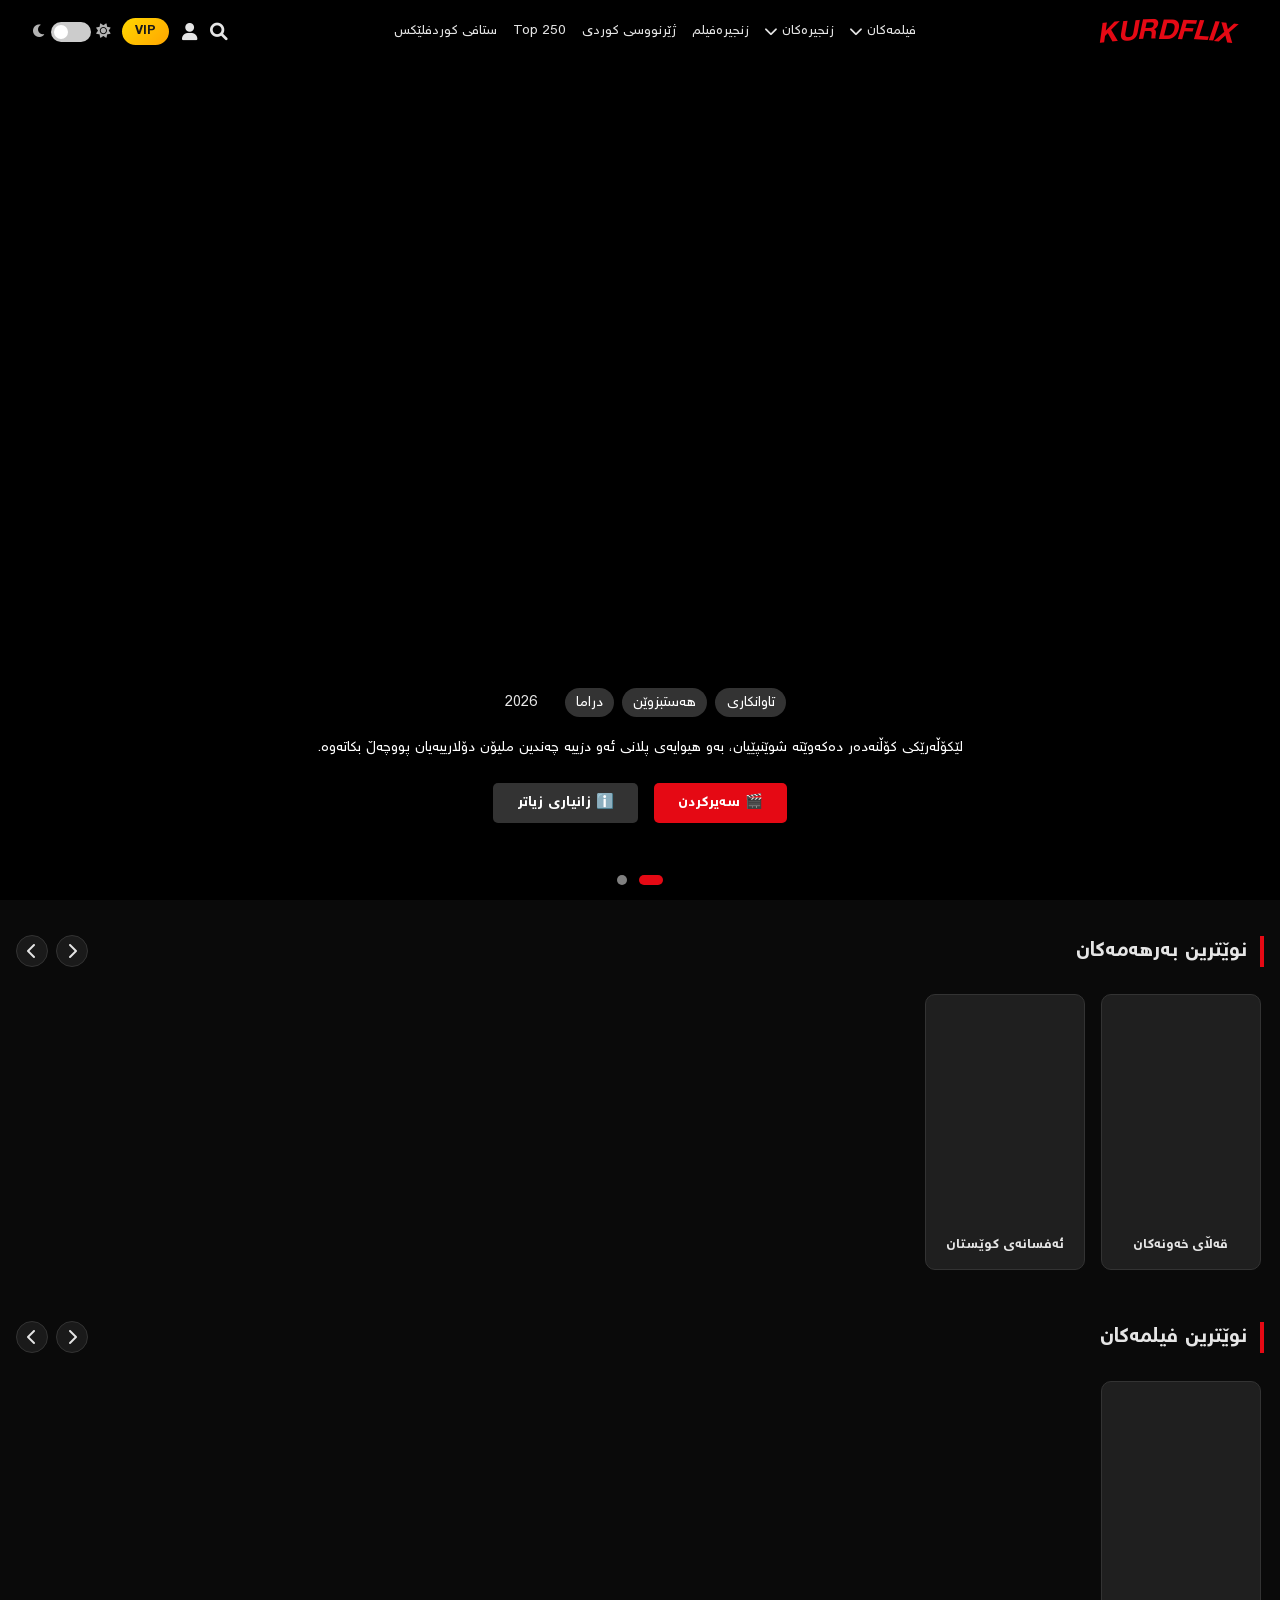
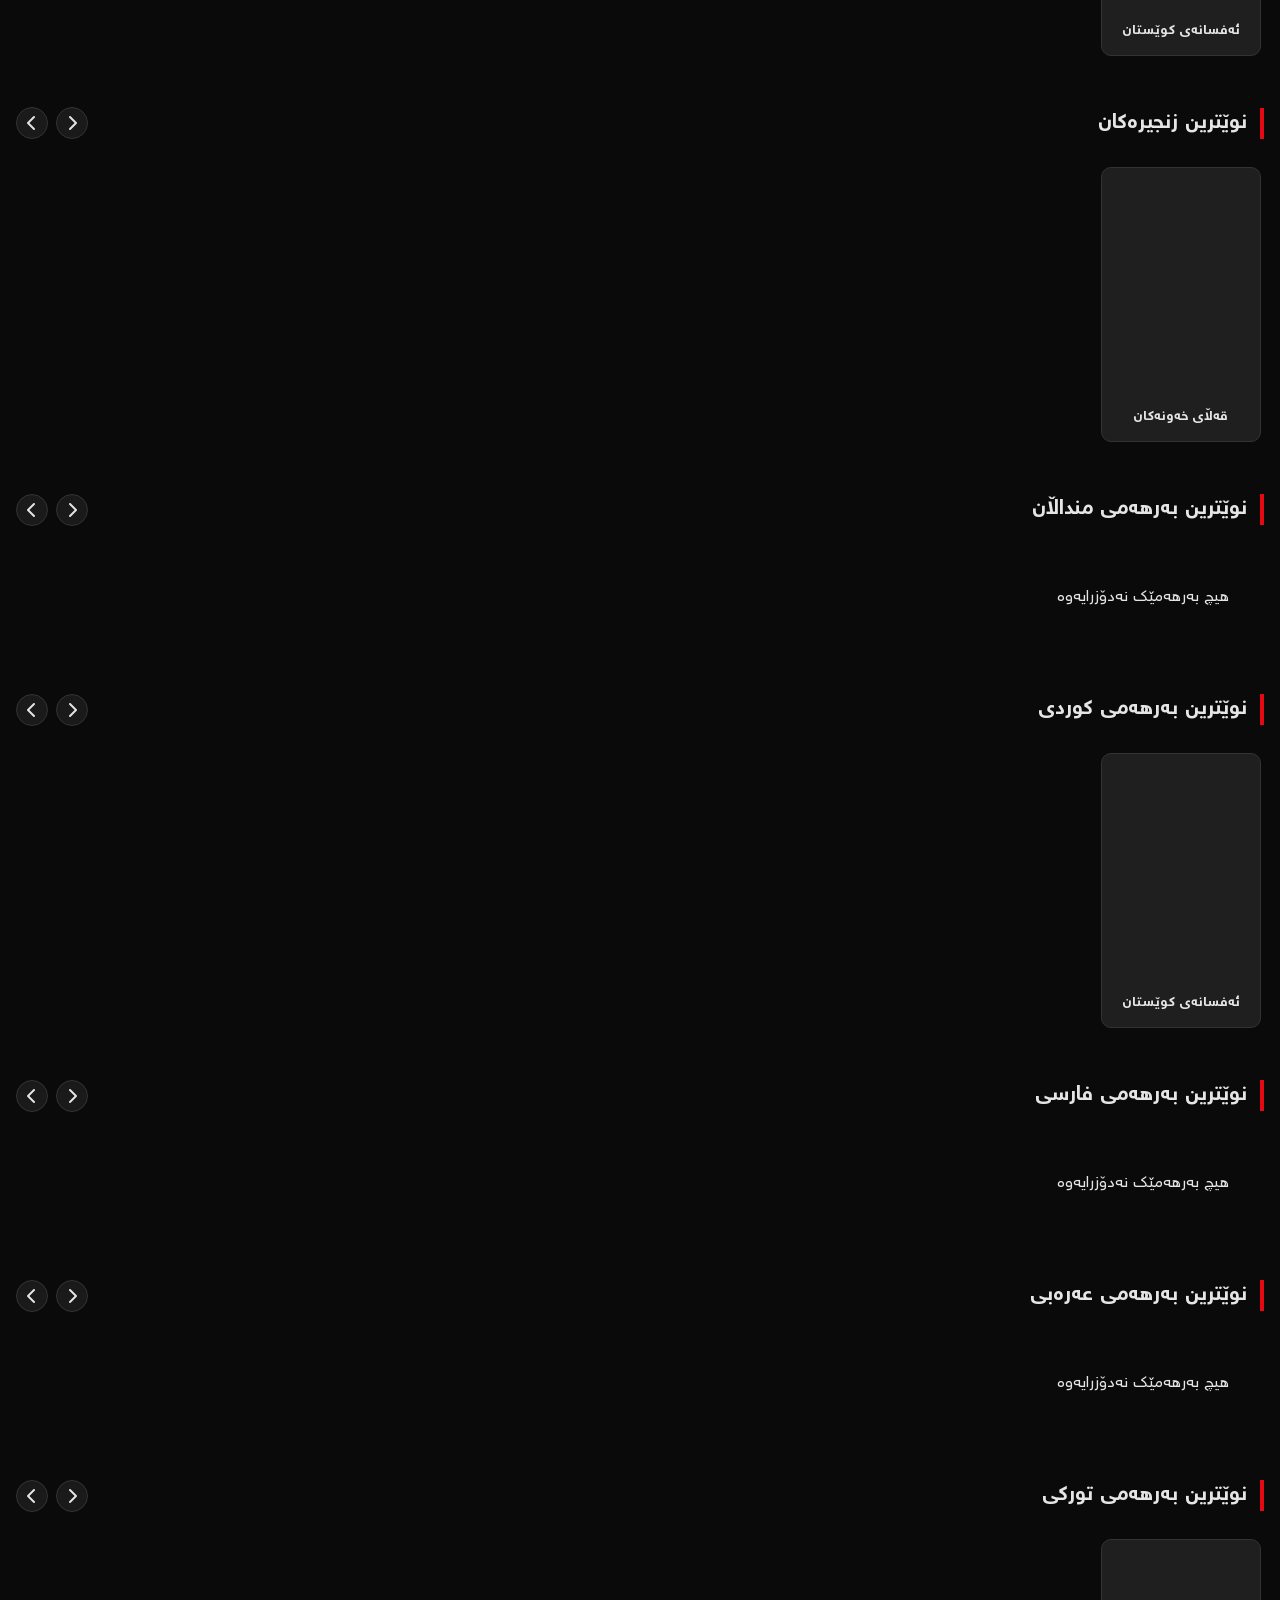
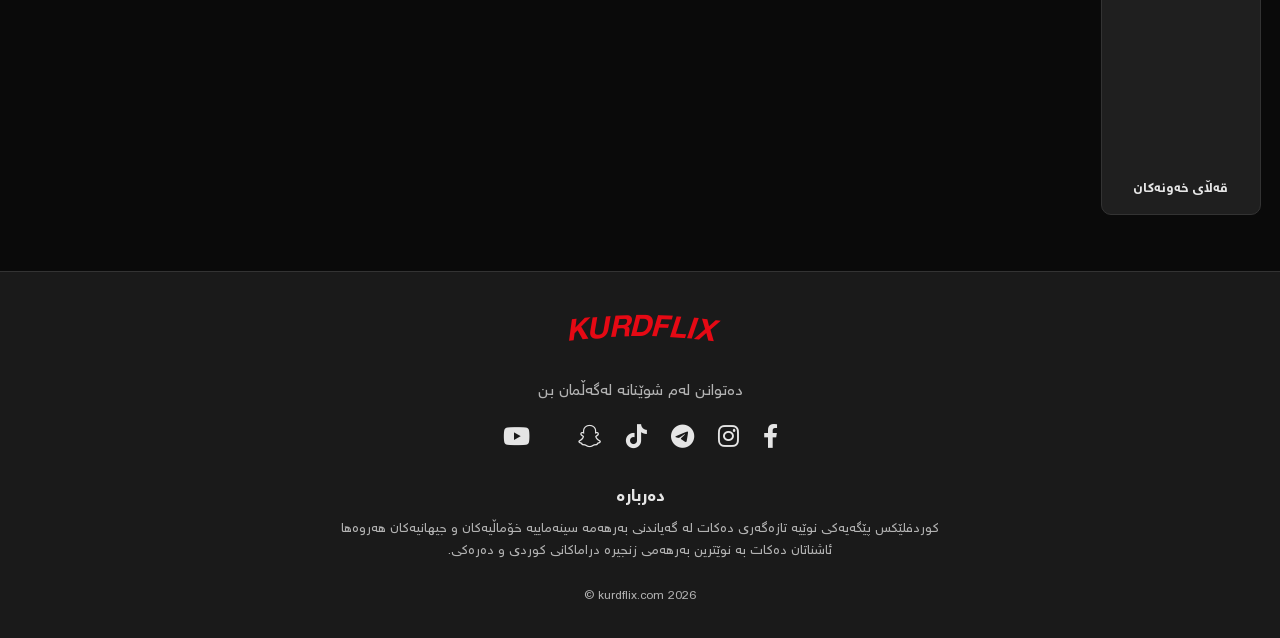
==== index.html @ 31deaf04 "Update index.html" ====
<!DOCTYPE html>
<html lang="ckb" dir="rtl">
<head>
    <meta charset="UTF-8">
    <meta name="viewport" content="width=device-width, initial-scale=1.0, viewport-fit=cover">
    <title>KurdFlix - دۆبلاژی کوردی</title>
    <link rel="stylesheet" href="style.css">
    <link rel="stylesheet" href="https://cdnjs.cloudflare.com/ajax/libs/font-awesome/6.0.0-beta3/css/all.min.css">
</head>
<body data-theme="dark">

    <!-- ==================== ناوبار (بانەڕ) ==================== -->
    <nav class="navbar">
        <div class="nav-container">
            <div class="hamburger" id="hamburgerBtn"><i class="fas fa-bars"></i></div>
            <div class="logo">
                <svg xmlns="http://www.w3.org/2000/svg" viewBox="0 0 900 195" class="logo-svg">
                    <defs><path id="arcPath" d="M 10,168 Q 450,100 890,168" /></defs>
                    <text font-family="'Arial Black'" font-size="148" font-weight="900" font-style="italic" fill="#E50914" letter-spacing="-3">
                        <textPath href="#arcPath" startOffset="50%" text-anchor="middle">KURDFLIX</textPath>
                    </text>
                </svg>
            </div>
            <div class="mobile-search-icon" id="mobileSearchIcon"><i class="fas fa-search"></i></div>
            <ul class="nav-menu" id="navMenu">
                <li class="dropdown"><a href="#">فیلمەکان <i class="fas fa-chevron-down"></i></a>
                    <ul class="dropdown-menu">
                        <li><a href="#" data-category="all-films">هەموو</a></li>
                        <li><a href="#" data-category="kurdish-film">فیلمی کوردی</a></li>
                        <li><a href="#" data-category="hollywood">هۆلیوود</a></li>
                        <li><a href="#" data-category="bollywood">بۆلیوود</a></li>
                        <li><a href="#" data-category="persian">فیلمی فارسی</a></li>
                        <li><a href="#" data-category="arabic">فیلمی عەرەبی</a></li>
                        <li><a href="#" data-category="turkish-film">فیلمی تورکی</a></li>
                    </ul>
                </li>
                <li class="dropdown"><a href="#">زنجیرەکان <i class="fas fa-chevron-down"></i></a>
                    <ul class="dropdown-menu">
                        <li><a href="#" data-category="all-series">هەموو</a></li>
                        <li><a href="#" data-category="kurdish-series">زنجیرەی کوردی</a></li>
                        <li><a href="#" data-category="turkish-series">زنجیرەی تورکی</a></li>
                        <li><a href="#" data-category="persian-series">زنجیرەی فارسی</a></li>
                        <li><a href="#" data-category="arabic-series">زنجیرەی عەرەبی</a></li>
                    </ul>
                </li>
                <li><a href="#">زنجیرەفیلم</a></li>
                <li><a href="#">ژێرنووسی کوردی</a></li>
                <li><a href="#">Top 250</a></li>
                <li><a href="staff.html">ستافی کوردفلێکس</a></li>
            </ul>
            <div class="nav-actions">
                <div class="search-icon" id="searchIcon"><i class="fas fa-search"></i></div>
                <div class="login-icon" id="loginIcon"><i class="fas fa-user"></i></div>
                <button class="vip-btn" id="vipBtn">VIP</button>
                <div class="theme-toggle">
                    <i class="fas fa-sun"></i>
                    <label class="switch"><input type="checkbox" id="theme-switch"><span class="slider round"></span></label>
                    <i class="fas fa-moon"></i>
                </div>
            </div>
        </div>
        <div class="search-form" id="searchForm" style="display: none;">
            <input type="text" id="searchInput" placeholder="گەڕان بە ناوی فیلم یان زنجیرە...">
            <button id="searchClose"><i class="fas fa-times"></i></button>
            <div id="searchResults" class="search-results"></div>
        </div>
    </nav>

    <!-- ==================== سلایدی سەرەکی ==================== -->
    <section class="hero-carousel">
        <div class="carousel-container" id="carouselContainer"></div>
        <div class="carousel-dots" id="carouselDots"></div>
    </section>

    <!-- ==================== بەشەکانی فیلم و زنجیرەکان ==================== -->
    <main class="container">
        <section class="movies-section">
            <div class="section-header">
                <h2><a href="all-movies.html?type=latest" class="section-link">نوێترین بەرهەمەکان</a></h2>
                <div class="slider-controls">
                    <button class="slider-btn prev-btn" data-slider="latest-slider"><i class="fas fa-chevron-right"></i></button>
                    <button class="slider-btn next-btn" data-slider="latest-slider"><i class="fas fa-chevron-left"></i></button>
                </div>
            </div>
            <div class="slider-container" id="latest-slider"><div class="movies-slider" id="latestMoviesSlider"></div></div>
        </section>

        <section class="movies-section">
            <div class="section-header">
                <h2><a href="all-movies.html?type=films" class="section-link">نوێترین فیلمەکان</a></h2>
                <div class="slider-controls">
                    <button class="slider-btn prev-btn" data-slider="films-slider"><i class="fas fa-chevron-right"></i></button>
                    <button class="slider-btn next-btn" data-slider="films-slider"><i class="fas fa-chevron-left"></i></button>
                </div>
            </div>
            <div class="slider-container" id="films-slider"><div class="movies-slider" id="filmsSlider"></div></div>
        </section>

        <section class="movies-section">
            <div class="section-header">
                <h2><a href="all-movies.html?type=series" class="section-link">نوێترین زنجیرەکان</a></h2>
                <div class="slider-controls">
                    <button class="slider-btn prev-btn" data-slider="series-slider"><i class="fas fa-chevron-right"></i></button>
                    <button class="slider-btn next-btn" data-slider="series-slider"><i class="fas fa-chevron-left"></i></button>
                </div>
            </div>
            <div class="slider-container" id="series-slider"><div class="movies-slider" id="seriesSlider"></div></div>
        </section>

        <section class="movies-section">
            <div class="section-header">
                <h2><a href="all-movies.html?category=kids" class="section-link">نوێترین بەرهەمی منداڵان</a></h2>
                <div class="slider-controls">
                    <button class="slider-btn prev-btn" data-slider="kids-slider"><i class="fas fa-chevron-right"></i></button>
                    <button class="slider-btn next-btn" data-slider="kids-slider"><i class="fas fa-chevron-left"></i></button>
                </div>
            </div>
            <div class="slider-container" id="kids-slider"><div class="movies-slider" id="kidsSlider"></div></div>
        </section>

        <section class="movies-section">
            <div class="section-header">
                <h2><a href="all-movies.html?lang=kurdish" class="section-link">نوێترین بەرهەمی کوردی</a></h2>
                <div class="slider-controls">
                    <button class="slider-btn prev-btn" data-slider="kurdish-slider"><i class="fas fa-chevron-right"></i></button>
                    <button class="slider-btn next-btn" data-slider="kurdish-slider"><i class="fas fa-chevron-left"></i></button>
                </div>
            </div>
            <div class="slider-container" id="kurdish-slider"><div class="movies-slider" id="kurdishSlider"></div></div>
        </section>

        <section class="movies-section">
            <div class="section-header">
                <h2><a href="all-movies.html?lang=persian" class="section-link">نوێترین بەرهەمی فارسی</a></h2>
                <div class="slider-controls">
                    <button class="slider-btn prev-btn" data-slider="persian-slider"><i class="fas fa-chevron-right"></i></button>
                    <button class="slider-btn next-btn" data-slider="persian-slider"><i class="fas fa-chevron-left"></i></button>
                </div>
            </div>
            <div class="slider-container" id="persian-slider"><div class="movies-slider" id="persianSlider"></div></div>
        </section>

        <section class="movies-section">
            <div class="section-header">
                <h2><a href="all-movies.html?lang=arabic" class="section-link">نوێترین بەرهەمی عەرەبی</a></h2>
                <div class="slider-controls">
                    <button class="slider-btn prev-btn" data-slider="arabic-slider"><i class="fas fa-chevron-right"></i></button>
                    <button class="slider-btn next-btn" data-slider="arabic-slider"><i class="fas fa-chevron-left"></i></button>
                </div>
            </div>
            <div class="slider-container" id="arabic-slider"><div class="movies-slider" id="arabicSlider"></div></div>
        </section>

        <section class="movies-section">
            <div class="section-header">
                <h2><a href="all-movies.html?lang=turkish" class="section-link">نوێترین بەرهەمی تورکی</a></h2>
                <div class="slider-controls">
                    <button class="slider-btn prev-btn" data-slider="turkish-slider"><i class="fas fa-chevron-right"></i></button>
                    <button class="slider-btn next-btn" data-slider="turkish-slider"><i class="fas fa-chevron-left"></i></button>
                </div>
            </div>
            <div class="slider-container" id="turkish-slider"><div class="movies-slider" id="turkishSlider"></div></div>
        </section>
    </main>

    <!-- ==================== مێنیوی مۆبایل ==================== -->
    <div class="mobile-menu-overlay" id="mobileMenuOverlay"></div>
    <div class="mobile-menu" id="mobileMenu">
        <div class="mobile-menu-header"><button class="close-menu" id="closeMenuBtn"><i class="fas fa-times"></i></button></div>
        <div class="mobile-menu-content">
            <div class="mobile-nav-links">
                <div class="mobile-dropdown"><a href="#" class="mobile-dropdown-toggle">فیلمەکان <i class="fas fa-chevron-down"></i></a>
                    <ul class="mobile-dropdown-menu">
                        <li><a href="#" data-category="all-films">─ هەموو</a></li>
                        <li><a href="#" data-category="kurdish-film">─ فیلمی کوردی</a></li>
                        <li><a href="#" data-category="turkish-film">─ فیلمی تورکی</a></li>
                    </ul>
                </div>
                <div class="mobile-dropdown"><a href="#" class="mobile-dropdown-toggle">زنجیرەکان <i class="fas fa-chevron-down"></i></a>
                    <ul class="mobile-dropdown-menu">
                        <li><a href="#" data-category="all-series">─ هەموو</a></li>
                        <li><a href="#" data-category="kurdish-series">─ زنجیرەی کوردی</a></li>
                        <li><a href="#" data-category="turkish-series">─ زنجیرەی تورکی</a></li>
                    </ul>
                </div>
                <a href="#">زنجیرەفیلم</a>
                <a href="#">ژێرنووسی کوردی</a>
                <a href="#">Top 250</a>
                <a href="staff.html">ستافی کوردفلێکس</a>
            </div>
            <div class="mobile-actions">
                <div class="mobile-login" id="mobileLoginIcon"><i class="fas fa-user"></i> چوونە ژوورەوە</div>
                <button class="mobile-vip-btn" id="mobileVipBtn">VIP</button>
                <div class="mobile-theme-toggle">
                    <span>ڕووناکی / تاریکی</span>
                    <label class="switch"><input type="checkbox" id="mobile-theme-switch"><span class="slider round"></span></label>
                </div>
            </div>
        </div>
    </div>

    <!-- ==================== فووتەر ==================== -->
    <footer>
        <div class="footer-social">
            <div class="footer-logo">
                <svg xmlns="http://www.w3.org/2000/svg" viewBox="0 0 900 195" width="180">
                    <defs><path id="arcPathFooter" d="M 10,168 Q 450,100 890,168" /></defs>
                    <text font-family="'Arial Black'" font-size="148" font-weight="900" font-style="italic" fill="#E50914" letter-spacing="-3">
                        <textPath href="#arcPathFooter" startOffset="50%" text-anchor="middle">KURDFLIX</textPath>
                    </text>
                </svg>
            </div>
            <p class="social-text">دەتوانن لەم شوێنانە لەگەڵمان بن</p>
            <div class="social-icons">
                <a href="#" target="_blank"><i class="fab fa-facebook-f"></i></a>
                <a href="#" target="_blank"><i class="fab fa-instagram"></i></a>
                <a href="#" target="_blank"><i class="fab fa-telegram-plane"></i></a>
                <a href="#" target="_blank"><i class="fab fa-tiktok"></i></a>
                <a href="#" target="_blank"><i class="fab fa-snapchat-ghost"></i></a>
                <a href="#" target="_blank"><i class="fab fa-x-twitter"></i></a>
                <a href="#" target="_blank"><i class="fab fa-youtube"></i></a>
            </div>
        </div>
        <div class="footer-about">
            <h3>دەربارە</h3>
            <p id="aboutText">کوردفلێکس پێگەیەکی نوێیە تازەگەری دەکات لە گەیاندنی بەرهەمە سینەماییە خۆماڵیەکان و جیهانیەکان هەروەها ئاشناتان دەکات بە نوێترین بەرهەمی زنجیرە دراماکانی کوردی و دەرەکی.</p>
        </div>
        <div class="footer-copyright">
            <p id="copyrightText">kurdflix.com 2026 ©</p>
        </div>
    </footer>

    <div id="loginModal" class="modal"><div class="modal-content"><span class="close-modal">&times;</span><h2>چوونە ژوورەوە</h2><form id="loginForm"><input type="email" placeholder="ئیمەیڵ" required><input type="password" placeholder="پاسیۆرد" required><button type="submit">چوونە ژوورەوە</button></form><p>هەژمارت نییە؟ <a href="#">تۆمار بکە</a></p></div></div>
    <div id="vipModal" class="modal"><div class="modal-content"><span class="close-modal">&times;</span><h2>VIP - پلانی تایبەت</h2><p>بە زوو ئەم بەشە کارا دەبێت...</p></div></div>

    <script src="script.js"></script>
</body>
</html>
---- style.css ----
/* ========== فۆنتەکانی NRT (کوردی) ========== */
@font-face {
    font-family: 'NRT';
    src: url('fonts/NRT-Reg.ttf') format('truetype');
    font-weight: normal;
    font-style: normal;
    font-display: swap;
}

@font-face {
    font-family: 'NRT';
    src: url('fonts/NRT-Bd.ttf') format('truetype');
    font-weight: bold;
    font-style: normal;
    font-display: swap;
}

/* ========== گۆڕاوەکانی ڕەنگ بۆ Dark/Light mode ========== */
:root {
    --bg-primary: #0A0A0A;
    --bg-secondary: #1A1A1A;
    --text-primary: #E5E5E5;
    --text-secondary: #B3B3B3;
    --accent: #E50914;
    --card-bg: #1F1F1F;
    --border: #333;
    --nav-bg-scroll: #292929;
}

[data-theme="light"] {
    --bg-primary: #F5F5F5;
    --bg-secondary: #FFFFFF;
    --text-primary: #1A1A1A;
    --text-secondary: #666;
    --accent: #E50914;
    --card-bg: #FFFFFF;
    --border: #DDD;
    --nav-bg-scroll: #E5E5E5;
}

* {
    margin: 0;
    padding: 0;
    box-sizing: border-box;
    transition: background-color 0.3s, color 0.2s;
    font-family: 'NRT', sans-serif;
}

body {
    background-color: var(--bg-primary);
    color: var(--text-primary);
    line-height: 1.6;
}

/* ========== ناوبار و بانەڕ ========== */
.navbar {
    background-color: transparent;
    padding: 0.8rem 2rem;
    position: fixed;
    top: 0;
    left: 0;
    right: 0;
    z-index: 1000;
    transition: background-color 0.3s ease;
}

.navbar.scrolled {
    background-color: var(--nav-bg-scroll);
    border-bottom: 1px solid var(--border);
}

.nav-container {
    display: flex;
    justify-content: space-between;
    align-items: center;
    gap: 1rem;
}

.logo {
    display: flex;
    align-items: center;
    line-height: 0;
}

.logo svg {
    height: 36px;
    width: auto;
    display: block;
}

.hamburger, .mobile-search-icon {
    display: none;
    background: none;
    border: none;
    font-size: 1.5rem;
    cursor: pointer;
    color: var(--text-primary);
    padding: 0.5rem;
}

.nav-menu {
    display: flex;
    list-style: none;
    gap: 1rem;
    margin: 0;
    padding: 0;
}

.nav-menu > li > a {
    color: var(--text-primary);
    text-decoration: none;
    font-size: 0.85rem;
    padding: 0.5rem 0;
    display: flex;
    align-items: center;
    gap: 0.3rem;
    white-space: nowrap;
}

.nav-menu > li > a:hover {
    color: var(--accent);
}

.dropdown {
    position: relative;
}

.dropdown-menu {
    position: absolute;
    top: 100%;
    right: 0;
    background-color: var(--bg-secondary);
    border: 1px solid var(--border);
    border-radius: 8px;
    min-width: 200px;
    opacity: 0;
    visibility: hidden;
    transition: all 0.3s;
    z-index: 100;
    list-style: none;
    padding: 0.5rem 0;
}

.dropdown:hover .dropdown-menu {
    opacity: 1;
    visibility: visible;
}

.dropdown-menu li a {
    display: block;
    padding: 0.5rem 1rem;
    color: var(--text-primary);
    text-decoration: none;
    font-size: 0.85rem;
}

.dropdown-menu li a:hover {
    background-color: var(--accent);
    color: white;
}

.nav-actions {
    display: flex;
    align-items: center;
    gap: 0.8rem;
}

.search-icon, .login-icon {
    cursor: pointer;
    font-size: 1.1rem;
    color: var(--text-primary);
    display: flex;
    align-items: center;
}

.search-icon:hover, .login-icon:hover {
    color: var(--accent);
}

.vip-btn {
    background: linear-gradient(135deg, #FFD700, #FFA500);
    border: none;
    padding: 0.25rem 0.8rem;
    border-radius: 20px;
    color: #1A1A1A;
    font-weight: bold;
    cursor: pointer;
    font-size: 0.8rem;
    white-space: nowrap;
}

.theme-toggle {
    display: flex;
    align-items: center;
    gap: 0.3rem;
}

.theme-toggle i {
    font-size: 0.9rem;
    color: var(--text-secondary);
}

.switch {
    position: relative;
    display: inline-block;
    width: 40px;
    height: 20px;
}

.switch input {
    opacity: 0;
    width: 0;
    height: 0;
}

.slider {
    position: absolute;
    cursor: pointer;
    top: 0;
    left: 0;
    right: 0;
    bottom: 0;
    background-color: #ccc;
    border-radius: 34px;
}

.slider:before {
    position: absolute;
    content: "";
    height: 14px;
    width: 14px;
    left: 3px;
    bottom: 3px;
    background-color: white;
    border-radius: 50%;
}

input:checked + .slider {
    background-color: var(--accent);
}

input:checked + .slider:before {
    transform: translateX(20px);
}

.search-form {
    position: relative;
    margin-top: 1rem;
    padding: 0;
    display: none;
}

.search-form input {
    width: 100%;
    padding: 0.8rem;
    border-radius: 8px;
    border: 1px solid var(--border);
    background-color: var(--bg-primary);
    color: var(--text-primary);
    font-family: 'NRT', sans-serif;
}

.search-results {
    position: absolute;
    top: 100%;
    left: 0;
    right: 0;
    background-color: var(--bg-secondary);
    border: 1px solid var(--border);
    border-radius: 8px;
    max-height: 300px;
    overflow-y: auto;
    z-index: 100;
}

.search-results .search-item {
    padding: 0.8rem;
    cursor: pointer;
    border-bottom: 1px solid var(--border);
    font-family: 'NRT', sans-serif;
}

.search-results .search-item:hover {
    background-color: var(--accent);
    color: white;
}

/* ========== سلایدی سەرەکی ========== */
.hero-carousel {
    position: relative;
    width: 100%;
    height: 100vh;
    overflow: hidden;
    margin-top: 0;
    background-color: #000;
    touch-action: pan-y pinch-zoom;
}

.carousel-container {
    position: relative;
    width: 100%;
    height: 100%;
}

.carousel-slide {
    position: absolute;
    top: 0;
    left: 0;
    width: 100%;
    height: 100%;
    opacity: 0;
    transition: opacity 0.5s ease;
}

.carousel-slide.active {
    opacity: 1;
}

.carousel-bg-img {
    position: absolute;
    top: 0;
    left: 0;
    width: 100%;
    height: 100%;
    object-fit: cover;
    object-position: center;
}

/* ناوەڕۆکی سلاید */
.carousel-content {
    position: absolute;
    bottom: 5%;
    left: 0;
    right: 0;
    background: linear-gradient(to top, rgba(0,0,0,0.85) 0%, rgba(0,0,0,0.5) 50%, transparent 100%);
    padding: 1.5rem 2rem 2rem 2rem;
    text-align: center;
    color: white;
    display: flex;
    flex-direction: column;
    align-items: center;
    justify-content: center;
    gap: 0.75rem;
    z-index: 10;
    pointer-events: none;
}

.carousel-content .carousel-btn {
    pointer-events: auto;
}

.carousel-meta-row {
    display: flex;
    flex-wrap: wrap;
    align-items: center;
    justify-content: center;
    gap: 0.5rem 1rem;
    margin-bottom: 0.25rem;
}

.carousel-genres {
    display: flex;
    flex-wrap: wrap;
    gap: 0.5rem;
    justify-content: center;
}

.genre-tag {
    background-color: rgba(255,255,255,0.2);
    padding: 0.2rem 0.7rem;
    border-radius: 20px;
    font-size: 0.9rem;
    font-weight: normal;
}

.carousel-year {
    font-size: 0.9rem;
    opacity: 0.9;
    background-color: rgba(0,0,0,0.5);
    padding: 0.2rem 0.7rem;
    border-radius: 20px;
}

.carousel-desc {
    font-size: 0.9rem;
    max-width: 80%;
    margin: 0.25rem 0;
    line-height: 1.5;
}

.carousel-buttons {
    display: flex;
    gap: 1rem;
    margin-top: 0.5rem;
}

.carousel-btn {
    padding: 0.6rem 1.5rem;
    border: none;
    border-radius: 5px;
    cursor: pointer;
    font-size: 0.9rem;
    font-family: 'NRT', sans-serif;
    font-weight: bold;
    transition: all 0.3s ease;
}

.carousel-btn.trailer {
    background-color: var(--accent);
    color: white;
}

.carousel-btn.info {
    background-color: rgba(255,255,255,0.2);
    color: white;
}

.carousel-btn.trailer:hover, .carousel-btn.info:hover {
    transform: scale(1.05);
}

.carousel-dots {
    position: absolute;
    bottom: 15px;
    left: 0;
    right: 0;
    display: flex;
    justify-content: center;
    gap: 0.8rem;
    z-index: 10;
}

.dot {
    width: 10px;
    height: 10px;
    border-radius: 50%;
    background-color: rgba(255,255,255,0.5);
    cursor: pointer;
    transition: all 0.3s ease;
}

.dot.active {
    background-color: var(--accent);
    width: 24px;
    border-radius: 5px;
}

/* ========== بەشەکانی فیلم و زنجیرەکان ========== */
.container {
    max-width: 1400px;
    margin: 2rem auto;
    padding: 0 1rem;
}

.movies-section {
    margin-bottom: 2.5rem;
}

.section-header {
    display: flex;
    justify-content: space-between;
    align-items: center;
    margin-bottom: 1rem;
}

.section-header h2 a {
    color: var(--text-primary);
    text-decoration: none;
    font-size: 1.3rem;
    border-right: 4px solid var(--accent);
    padding-right: 0.8rem;
    transition: color 0.3s;
}

.section-header h2 a:hover {
    color: var(--accent);
}

.slider-controls {
    display: flex;
    gap: 0.5rem;
}

.slider-btn {
    background-color: var(--bg-secondary);
    border: 1px solid var(--border);
    color: var(--text-primary);
    width: 32px;
    height: 32px;
    border-radius: 50%;
    cursor: pointer;
    font-size: 1rem;
    display: flex;
    align-items: center;
    justify-content: center;
    transition: all 0.3s;
}

.slider-btn:hover {
    background-color: var(--accent);
    color: white;
}

.slider-container {
    overflow-x: hidden;
    position: relative;
}

.movies-slider {
    display: flex;
    gap: 1rem;
    overflow-x: auto;
    scroll-behavior: smooth;
    scrollbar-width: thin;
    padding: 0.5rem 0.2rem;
}

.movies-slider::-webkit-scrollbar {
    height: 6px;
}

.movies-slider::-webkit-scrollbar-track {
    background: var(--bg-secondary);
    border-radius: 10px;
}

.movies-slider::-webkit-scrollbar-thumb {
    background: var(--accent);
    border-radius: 10px;
}

.movie-card {
    flex: 0 0 160px;
    background-color: var(--card-bg);
    border-radius: 10px;
    overflow: hidden;
    cursor: pointer;
    transition: transform 0.3s, box-shadow 0.3s;
    border: 1px solid var(--border);
}

.movie-card:hover {
    transform: scale(1.05);
    box-shadow: 0 10px 20px rgba(0,0,0,0.3);
}

.movie-poster {
    width: 100%;
    height: 220px;
    object-fit: cover;
}

.movie-info {
    padding: 0.6rem;
    text-align: center;
}

.movie-title {
    font-size: 0.85rem;
    margin-bottom: 0.2rem;
    font-weight: bold;
    white-space: nowrap;
    overflow: hidden;
    text-overflow: ellipsis;
}

/* ========== مێنیوی مۆبایل ========== */
.mobile-menu-overlay {
    display: none;
    position: fixed;
    top: 0;
    left: 0;
    width: 100%;
    height: 100%;
    background-color: rgba(0,0,0,0.5);
    z-index: 2000;
}

.mobile-menu {
    position: fixed;
    top: 0;
    right: -100%;
    width: 80%;
    max-width: 350px;
    height: 100%;
    background-color: var(--bg-secondary);
    box-shadow: -2px 0 5px rgba(0,0,0,0.2);
    z-index: 2001;
    transition: right 0.3s ease;
    display: flex;
    flex-direction: column;
}

.mobile-menu.active {
    right: 0;
}

.mobile-menu-header {
    display: flex;
    justify-content: flex-start;
    padding: 1rem;
    border-bottom: 1px solid var(--border);
}

.close-menu {
    background: none;
    border: none;
    font-size: 1.5rem;
    cursor: pointer;
    color: var(--text-primary);
}

.mobile-menu-content {
    flex: 1;
    overflow-y: auto;
    padding: 1rem;
}

.mobile-nav-links {
    display: flex;
    flex-direction: column;
    gap: 0.5rem;
    margin-bottom: 2rem;
}

.mobile-nav-links a {
    color: var(--text-primary);
    text-decoration: none;
    font-size: 1rem;
    padding: 0.5rem 0;
    display: block;
}

.mobile-dropdown-toggle {
    display: flex;
    justify-content: space-between;
    align-items: center;
    width: 100%;
    background: none;
    border: none;
    color: var(--text-primary);
    font-size: 1rem;
    padding: 0.5rem 0;
    cursor: pointer;
}

.mobile-dropdown-menu {
    list-style: none;
    padding-right: 1rem;
    margin-top: 0.5rem;
    display: none;
}

.mobile-dropdown-menu.active {
    display: block;
}

.mobile-dropdown-menu li a {
    font-size: 0.9rem;
    padding: 0.4rem 0;
    color: var(--text-secondary);
}

.mobile-actions {
    border-top: 1px solid var(--border);
    padding-top: 1rem;
    display: flex;
    flex-direction: column;
    gap: 1rem;
}

.mobile-login {
    display: flex;
    align-items: center;
    gap: 0.5rem;
    cursor: pointer;
    color: var(--text-primary);
}

.mobile-vip-btn {
    background: linear-gradient(135deg, #FFD700, #FFA500);
    border: none;
    padding: 0.5rem;
    border-radius: 8px;
    color: #1A1A1A;
    font-weight: bold;
    cursor: pointer;
}

.mobile-theme-toggle {
    display: flex;
    justify-content: space-between;
    align-items: center;
}

/* ========== فووتەر ========== */
footer {
    background-color: var(--bg-secondary);
    padding: 2rem 1rem;
    text-align: center;
    margin-top: 3rem;
    border-top: 1px solid var(--border);
}

.footer-social {
    margin-bottom: 1.5rem;
}

.footer-logo svg {
    height: 50px;
    margin-bottom: 1rem;
}

.social-text {
    margin-bottom: 1rem;
    color: var(--text-secondary);
}

.social-icons {
    display: flex;
    justify-content: center;
    gap: 1.5rem;
    margin: 1rem 0;
}

.social-icons a {
    color: var(--text-primary);
    font-size: 1.5rem;
    transition: color 0.3s;
}

.social-icons a:hover {
    color: var(--accent);
}

.footer-about {
    max-width: 600px;
    margin: 1.5rem auto;
}

.footer-about h3 {
    margin-bottom: 0.5rem;
    font-size: 1.1rem;
}

.footer-about p {
    font-size: 0.85rem;
    color: var(--text-secondary);
    line-height: 1.6;
}

.footer-copyright {
    margin-top: 1rem;
    font-size: 0.75rem;
    color: var(--text-secondary);
}

/* ========== مۆدال ========== */
.modal {
    display: none;
    position: fixed;
    top: 0;
    left: 0;
    width: 100%;
    height: 100%;
    background: rgba(0,0,0,0.8);
    z-index: 2000;
    align-items: center;
    justify-content: center;
}

.modal-content {
    background-color: var(--bg-secondary);
    padding: 2rem;
    border-radius: 12px;
    width: 90%;
    max-width: 400px;
    position: relative;
}

.close-modal {
    position: absolute;
    top: 10px;
    left: 15px;
    font-size: 1.5rem;
    cursor: pointer;
}

.modal-content h2 {
    margin-bottom: 1rem;
    text-align: center;
}

.modal-content input {
    width: 100%;
    padding: 0.8rem;
    margin: 0.5rem 0;
    border-radius: 8px;
    border: 1px solid var(--border);
    background-color: var(--bg-primary);
    color: var(--text-primary);
}

.modal-content button {
    width: 100%;
    padding: 0.8rem;
    background-color: var(--accent);
    color: white;
    border: none;
    border-radius: 8px;
    cursor: pointer;
    margin-top: 0.5rem;
}

/* ========== Responsive ========== */
@media (max-width: 1024px) {
    .hero-carousel {
        height: 100vh;
    }
}

@media (max-width: 768px) {
    .navbar {
        padding: 0.5rem 1rem;
    }
    
    .hamburger, .mobile-search-icon {
        display: flex;
        align-items: center;
        justify-content: center;
        font-size: 1.8rem;
    }
    
    .nav-menu, .nav-actions {
        display: none;
    }
    
    .logo svg {
        height: 28px;
    }
    
    .hero-carousel {
        height: 100vh;
    }
    
    .carousel-content {
        padding: 1rem 1rem 1.8rem 1rem;
        gap: 0.8rem;
        bottom: 5%;
    }
    
    .genre-tag {
        font-size: 1rem;
        padding: 0.3rem 0.9rem;
    }
    
    .carousel-year {
        font-size: 1rem;
        padding: 0.3rem 0.9rem;
    }
    
    .carousel-desc {
        font-size: 1rem;
        max-width: 95%;
        margin: 0.4rem 0;
    }
    
    .carousel-btn {
        padding: 0.5rem 1.2rem;
        font-size: 0.9rem;
    }
    
    .section-header h2 a {
        font-size: 1rem;
    }
    
    .slider-btn {
        width: 28px;
        height: 28px;
        font-size: 0.8rem;
    }
    
    .movie-card {
        flex: 0 0 130px;
    }
    
    .movie-poster {
        height: 180px;
    }
    
    .movie-title {
        font-size: 0.75rem;
    }
    
    .social-icons {
        gap: 1rem;
    }
    
    .social-icons a {
        font-size: 1.2rem;
    }
}

@media (max-width: 480px) {
    .hero-carousel {
        height: 100vh;
    }
    
    .carousel-content {
        padding: 0.8rem 0.8rem 1.5rem 0.8rem;
        gap: 0.6rem;
        bottom: 5%;
    }
    
    .genre-tag {
        font-size: 0.9rem;
        padding: 0.25rem 0.8rem;
    }
    
    .carousel-year {
        font-size: 0.9rem;
        padding: 0.25rem 0.8rem;
    }
    
    .carousel-desc {
        font-size: 0.9rem;
        margin: 0.3rem 0;
    }
    
    .carousel-btn {
        padding: 0.4rem 1rem;
        font-size: 0.85rem;
    }
    
    .movie-card {
        flex: 0 0 110px;
    }
    
    .movie-poster {
        height: 150px;
    }
    
    .section-header h2 a {
        font-size: 0.85rem;
    }
}
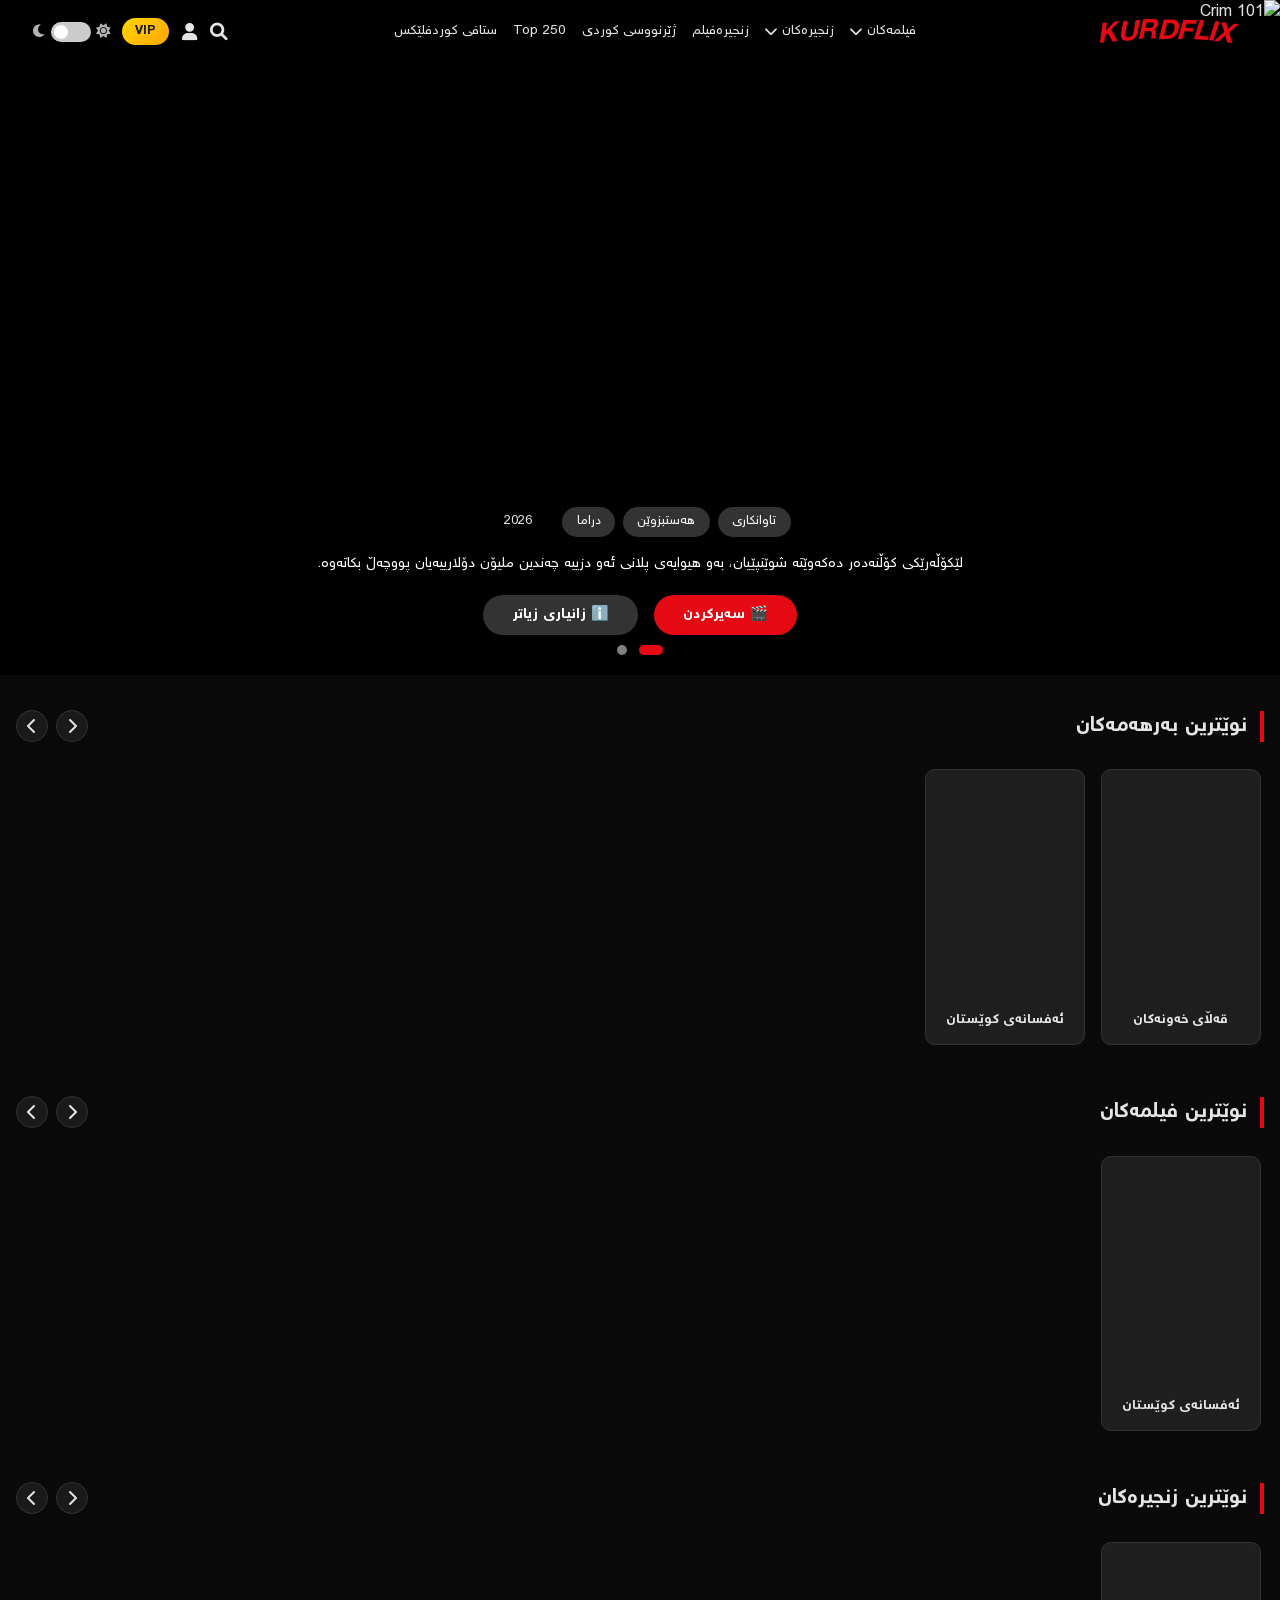
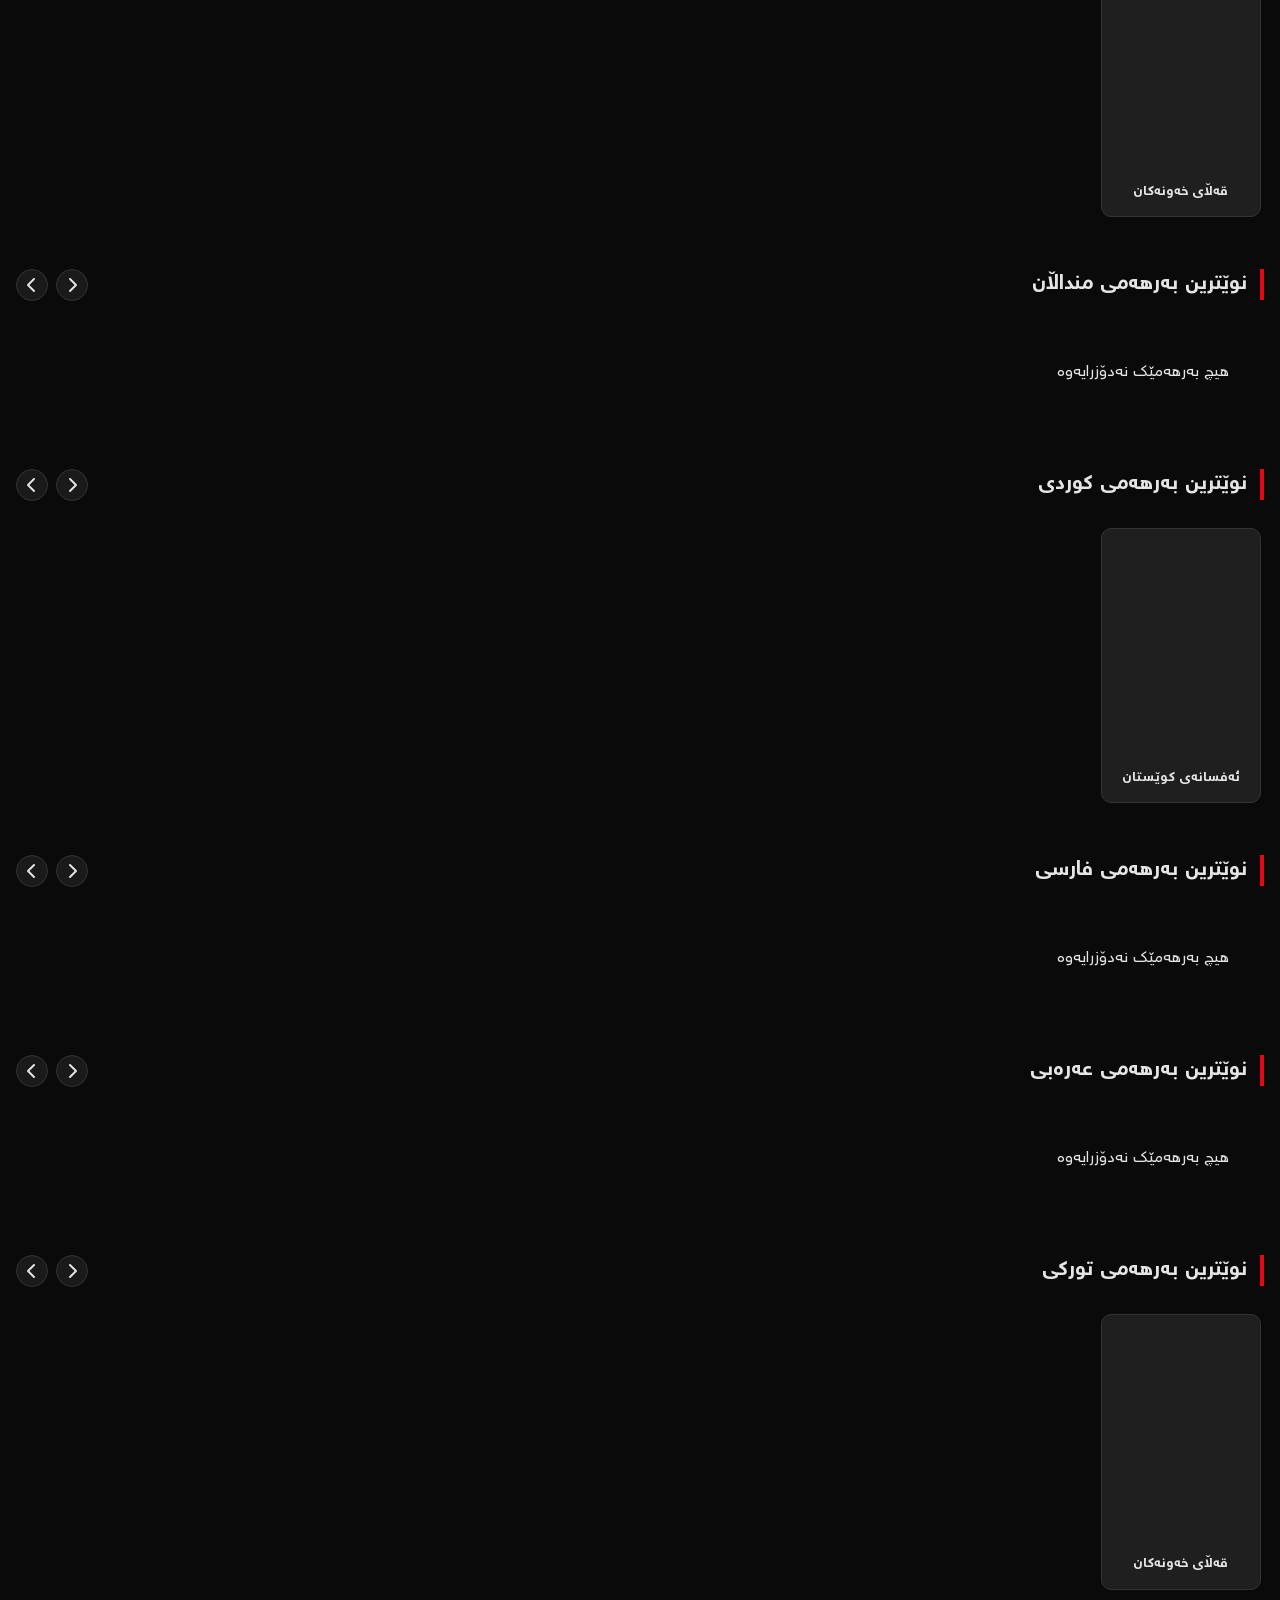
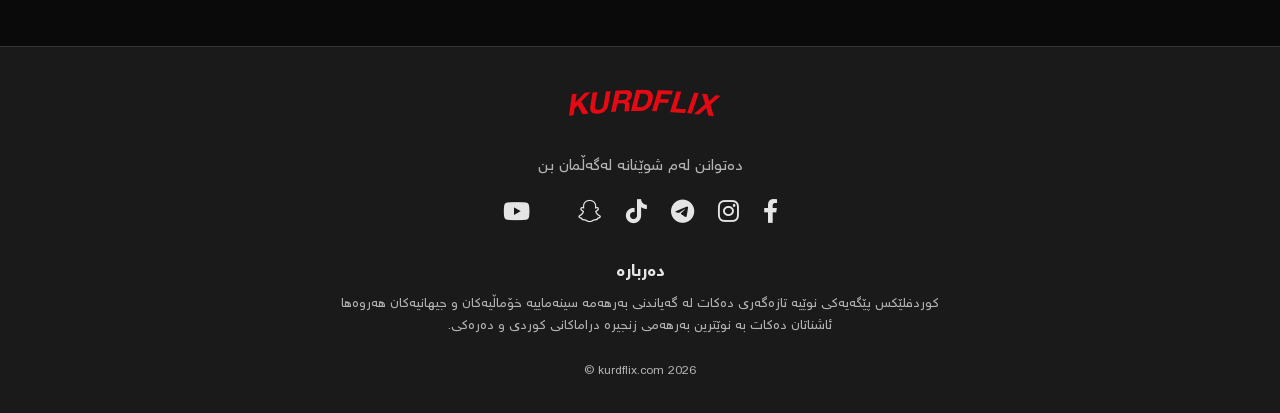
==== commit 624e9131: "Update index.html" ====
--- a/index.html
+++ b/index.html
@@ -29,9 +29,13 @@
                         <li><a href="#" data-category="kurdish-film">فیلمی کوردی</a></li>
                         <li><a href="#" data-category="hollywood">هۆلیوود</a></li>
                         <li><a href="#" data-category="bollywood">بۆلیوود</a></li>
-                        <li><a href="#" data-category="persian">فیلمی فارسی</a></li>
-                        <li><a href="#" data-category="arabic">فیلمی عەرەبی</a></li>
                         <li><a href="#" data-category="turkish-film">فیلمی تورکی</a></li>
+                        <li><a href="#" data-category="arabic-film">فیلمی عەرەبی</a></li>
+                        <li><a href="#" data-category="persian-film">فیلمی فارسی</a></li>
+                        <li><a href="#" data-category="korean-film">فیلمی کۆری</a></li>
+                        <li><a href="#" data-category="european-film">فیلمی ئەوروپی</a></li>
+                        <li><a href="#" data-category="anime-film">ئەنیمی و ئەنیمەیشن</a></li>
+                        <li><a href="#" data-category="short-film">کورتە فیلم</a></li>
                     </ul>
                 </li>
                 <li class="dropdown"><a href="#">زنجیرەکان <i class="fas fa-chevron-down"></i></a>
@@ -39,8 +43,15 @@
                         <li><a href="#" data-category="all-series">هەموو</a></li>
                         <li><a href="#" data-category="kurdish-series">زنجیرەی کوردی</a></li>
                         <li><a href="#" data-category="turkish-series">زنجیرەی تورکی</a></li>
+                        <li><a href="#" data-category="korean-series">زنجیرەی کۆری</a></li>
                         <li><a href="#" data-category="persian-series">زنجیرەی فارسی</a></li>
                         <li><a href="#" data-category="arabic-series">زنجیرەی عەرەبی</a></li>
+                        <li><a href="#" data-category="spanish-series">زنجیرەی ئیسپانی</a></li>
+                        <li><a href="#" data-category="indian-series">زنجیرەی هیندی</a></li>
+                        <li><a href="#" data-category="american-series">زنجیرەی ئەمەریکی</a></li>
+                        <li><a href="#" data-category="documentary">بەڵگەنامەیی</a></li>
+                        <li><a href="#" data-category="anime-series">ئەنیمی</a></li>
+                        <li><a href="#" data-category="animation">ئەنیمەیشن</a></li>
                     </ul>
                 </li>
                 <li><a href="#">زنجیرەفیلم</a></li>
@@ -163,24 +174,45 @@
         </section>
     </main>
 
-    <!-- ==================== مێنیوی مۆبایل ==================== -->
+    <!-- ==================== مێنیوی مۆبایل (بە گۆڕانکارییەکان) ==================== -->
     <div class="mobile-menu-overlay" id="mobileMenuOverlay"></div>
     <div class="mobile-menu" id="mobileMenu">
         <div class="mobile-menu-header"><button class="close-menu" id="closeMenuBtn"><i class="fas fa-times"></i></button></div>
         <div class="mobile-menu-content">
             <div class="mobile-nav-links">
-                <div class="mobile-dropdown"><a href="#" class="mobile-dropdown-toggle">فیلمەکان <i class="fas fa-chevron-down"></i></a>
+                <!-- فیلمەکان Dropdown لە مۆبایل -->
+                <div class="mobile-dropdown">
+                    <a href="#" class="mobile-dropdown-toggle">فیلمەکان <i class="fas fa-chevron-down"></i></a>
                     <ul class="mobile-dropdown-menu">
                         <li><a href="#" data-category="all-films">─ هەموو</a></li>
                         <li><a href="#" data-category="kurdish-film">─ فیلمی کوردی</a></li>
+                        <li><a href="#" data-category="hollywood">─ هۆلیوود</a></li>
+                        <li><a href="#" data-category="bollywood">─ بۆلیوود</a></li>
                         <li><a href="#" data-category="turkish-film">─ فیلمی تورکی</a></li>
-                    </ul>
-                </div>
-                <div class="mobile-dropdown"><a href="#" class="mobile-dropdown-toggle">زنجیرەکان <i class="fas fa-chevron-down"></i></a>
+                        <li><a href="#" data-category="arabic-film">─ فیلمی عەرەبی</a></li>
+                        <li><a href="#" data-category="persian-film">─ فیلمی فارسی</a></li>
+                        <li><a href="#" data-category="korean-film">─ فیلمی کۆری</a></li>
+                        <li><a href="#" data-category="european-film">─ فیلمی ئەوروپی</a></li>
+                        <li><a href="#" data-category="anime-film">─ ئەنیمی و ئەنیمەیشن</a></li>
+                        <li><a href="#" data-category="short-film">─ کورتە فیلم</a></li>
+                    </ul>
+                </div>
+                <!-- زنجیرەکان Dropdown لە مۆبایل -->
+                <div class="mobile-dropdown">
+                    <a href="#" class="mobile-dropdown-toggle">زنجیرەکان <i class="fas fa-chevron-down"></i></a>
                     <ul class="mobile-dropdown-menu">
                         <li><a href="#" data-category="all-series">─ هەموو</a></li>
                         <li><a href="#" data-category="kurdish-series">─ زنجیرەی کوردی</a></li>
                         <li><a href="#" data-category="turkish-series">─ زنجیرەی تورکی</a></li>
+                        <li><a href="#" data-category="korean-series">─ زنجیرەی کۆری</a></li>
+                        <li><a href="#" data-category="persian-series">─ زنجیرەی فارسی</a></li>
+                        <li><a href="#" data-category="arabic-series">─ زنجیرەی عەرەبی</a></li>
+                        <li><a href="#" data-category="spanish-series">─ زنجیرەی ئیسپانی</a></li>
+                        <li><a href="#" data-category="indian-series">─ زنجیرەی هیندی</a></li>
+                        <li><a href="#" data-category="american-series">─ زنجیرەی ئەمەریکی</a></li>
+                        <li><a href="#" data-category="documentary">─ بەڵگەنامەیی</a></li>
+                        <li><a href="#" data-category="anime-series">─ ئەنیمی</a></li>
+                        <li><a href="#" data-category="animation">─ ئەنیمەیشن</a></li>
                     </ul>
                 </div>
                 <a href="#">زنجیرەفیلم</a>
--- a/style.css
+++ b/style.css
@@ -289,11 +289,11 @@
 .hero-carousel {
     position: relative;
     width: 100%;
-    height: 100vh;
+    height: 75vh;
+    min-height: 450px;
     overflow: hidden;
     margin-top: 0;
     background-color: #000;
-    touch-action: pan-y pinch-zoom;
 }
 
 .carousel-container {
@@ -326,21 +326,20 @@
     object-position: center;
 }
 
-/* ناوەڕۆکی سلاید */
 .carousel-content {
     position: absolute;
-    bottom: 5%;
+    bottom: 0;
     left: 0;
     right: 0;
     background: linear-gradient(to top, rgba(0,0,0,0.85) 0%, rgba(0,0,0,0.5) 50%, transparent 100%);
-    padding: 1.5rem 2rem 2rem 2rem;
+    padding: 2rem 2rem 2.5rem 2rem;
     text-align: center;
     color: white;
     display: flex;
     flex-direction: column;
     align-items: center;
     justify-content: center;
-    gap: 0.75rem;
+    gap: 0.5rem;
     z-index: 10;
     pointer-events: none;
 }
@@ -367,25 +366,28 @@
 
 .genre-tag {
     background-color: rgba(255,255,255,0.2);
-    padding: 0.2rem 0.7rem;
-    border-radius: 20px;
-    font-size: 0.9rem;
+    padding: 0.3rem 0.9rem;
+    border-radius: 25px;
+    font-size: 0.8rem;
     font-weight: normal;
+    backdrop-filter: blur(4px);
 }
 
 .carousel-year {
-    font-size: 0.9rem;
+    font-size: 0.8rem;
     opacity: 0.9;
-    background-color: rgba(0,0,0,0.5);
-    padding: 0.2rem 0.7rem;
-    border-radius: 20px;
+    background-color: rgba(0,0,0,0.6);
+    padding: 0.3rem 0.9rem;
+    border-radius: 25px;
+    backdrop-filter: blur(4px);
 }
 
 .carousel-desc {
     font-size: 0.9rem;
-    max-width: 80%;
+    max-width: 70%;
     margin: 0.25rem 0;
     line-height: 1.5;
+    text-shadow: 1px 1px 2px rgba(0,0,0,0.5);
 }
 
 .carousel-buttons {
@@ -395,9 +397,9 @@
 }
 
 .carousel-btn {
-    padding: 0.6rem 1.5rem;
+    padding: 0.6rem 1.8rem;
     border: none;
-    border-radius: 5px;
+    border-radius: 40px;
     cursor: pointer;
     font-size: 0.9rem;
     font-family: 'NRT', sans-serif;
@@ -413,6 +415,7 @@
 .carousel-btn.info {
     background-color: rgba(255,255,255,0.2);
     color: white;
+    backdrop-filter: blur(4px);
 }
 
 .carousel-btn.trailer:hover, .carousel-btn.info:hover {
@@ -421,7 +424,7 @@
 
 .carousel-dots {
     position: absolute;
-    bottom: 15px;
+    bottom: 20px;
     left: 0;
     right: 0;
     display: flex;
@@ -813,12 +816,6 @@
 }
 
 /* ========== Responsive ========== */
-@media (max-width: 1024px) {
-    .hero-carousel {
-        height: 100vh;
-    }
-}
-
 @media (max-width: 768px) {
     .navbar {
         padding: 0.5rem 1rem;
@@ -840,34 +837,37 @@
     }
     
     .hero-carousel {
-        height: 100vh;
+        height: 60vh;
+        min-height: 400px;
     }
     
     .carousel-content {
-        padding: 1rem 1rem 1.8rem 1rem;
-        gap: 0.8rem;
-        bottom: 5%;
+        padding: 1rem 1rem 1.5rem 1rem;
+        gap: 0.5rem;
     }
     
     .genre-tag {
-        font-size: 1rem;
-        padding: 0.3rem 0.9rem;
+        font-size: 0.7rem;
+        padding: 0.2rem 0.7rem;
     }
     
     .carousel-year {
-        font-size: 1rem;
-        padding: 0.3rem 0.9rem;
+        font-size: 0.7rem;
+        padding: 0.2rem 0.7rem;
     }
     
     .carousel-desc {
-        font-size: 1rem;
-        max-width: 95%;
-        margin: 0.4rem 0;
+        font-size: 0.75rem;
+        max-width: 90%;
+        display: -webkit-box;
+        -webkit-line-clamp: 2;
+        -webkit-box-orient: vertical;
+        overflow: hidden;
     }
     
     .carousel-btn {
-        padding: 0.5rem 1.2rem;
-        font-size: 0.9rem;
+        padding: 0.4rem 1.2rem;
+        font-size: 0.8rem;
     }
     
     .section-header h2 a {
@@ -901,35 +901,25 @@
     }
 }
 
+@media (min-width: 769px) and (max-width: 1024px) {
+    .hero-carousel {
+        height: 65vh;
+        min-height: 480px;
+    }
+    
+    .carousel-desc {
+        max-width: 80%;
+    }
+}
+
 @media (max-width: 480px) {
     .hero-carousel {
-        height: 100vh;
-    }
-    
-    .carousel-content {
-        padding: 0.8rem 0.8rem 1.5rem 0.8rem;
-        gap: 0.6rem;
-        bottom: 5%;
-    }
-    
-    .genre-tag {
-        font-size: 0.9rem;
-        padding: 0.25rem 0.8rem;
-    }
-    
-    .carousel-year {
-        font-size: 0.9rem;
-        padding: 0.25rem 0.8rem;
+        height: 60vh;
+        min-height: 350px;
     }
     
     .carousel-desc {
-        font-size: 0.9rem;
-        margin: 0.3rem 0;
-    }
-    
-    .carousel-btn {
-        padding: 0.4rem 1rem;
-        font-size: 0.85rem;
+        font-size: 0.7rem;
     }
     
     .movie-card {
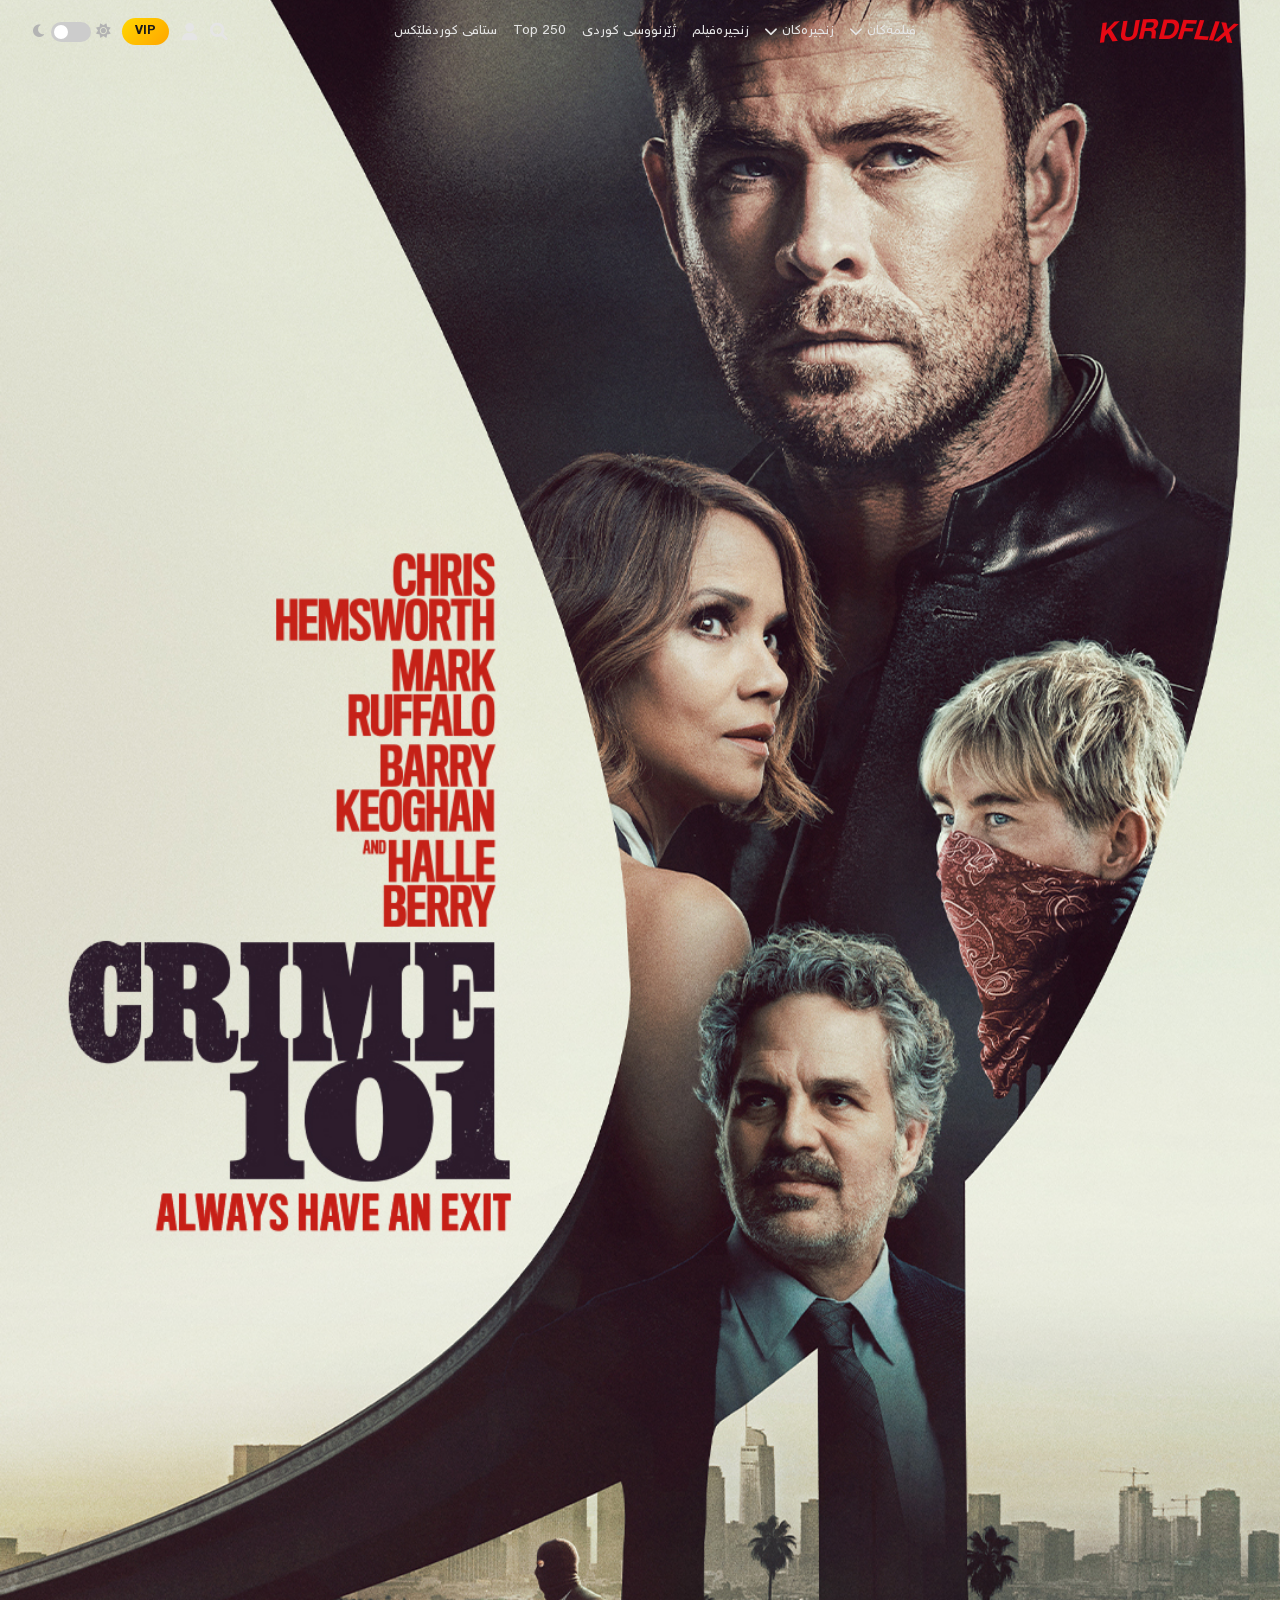
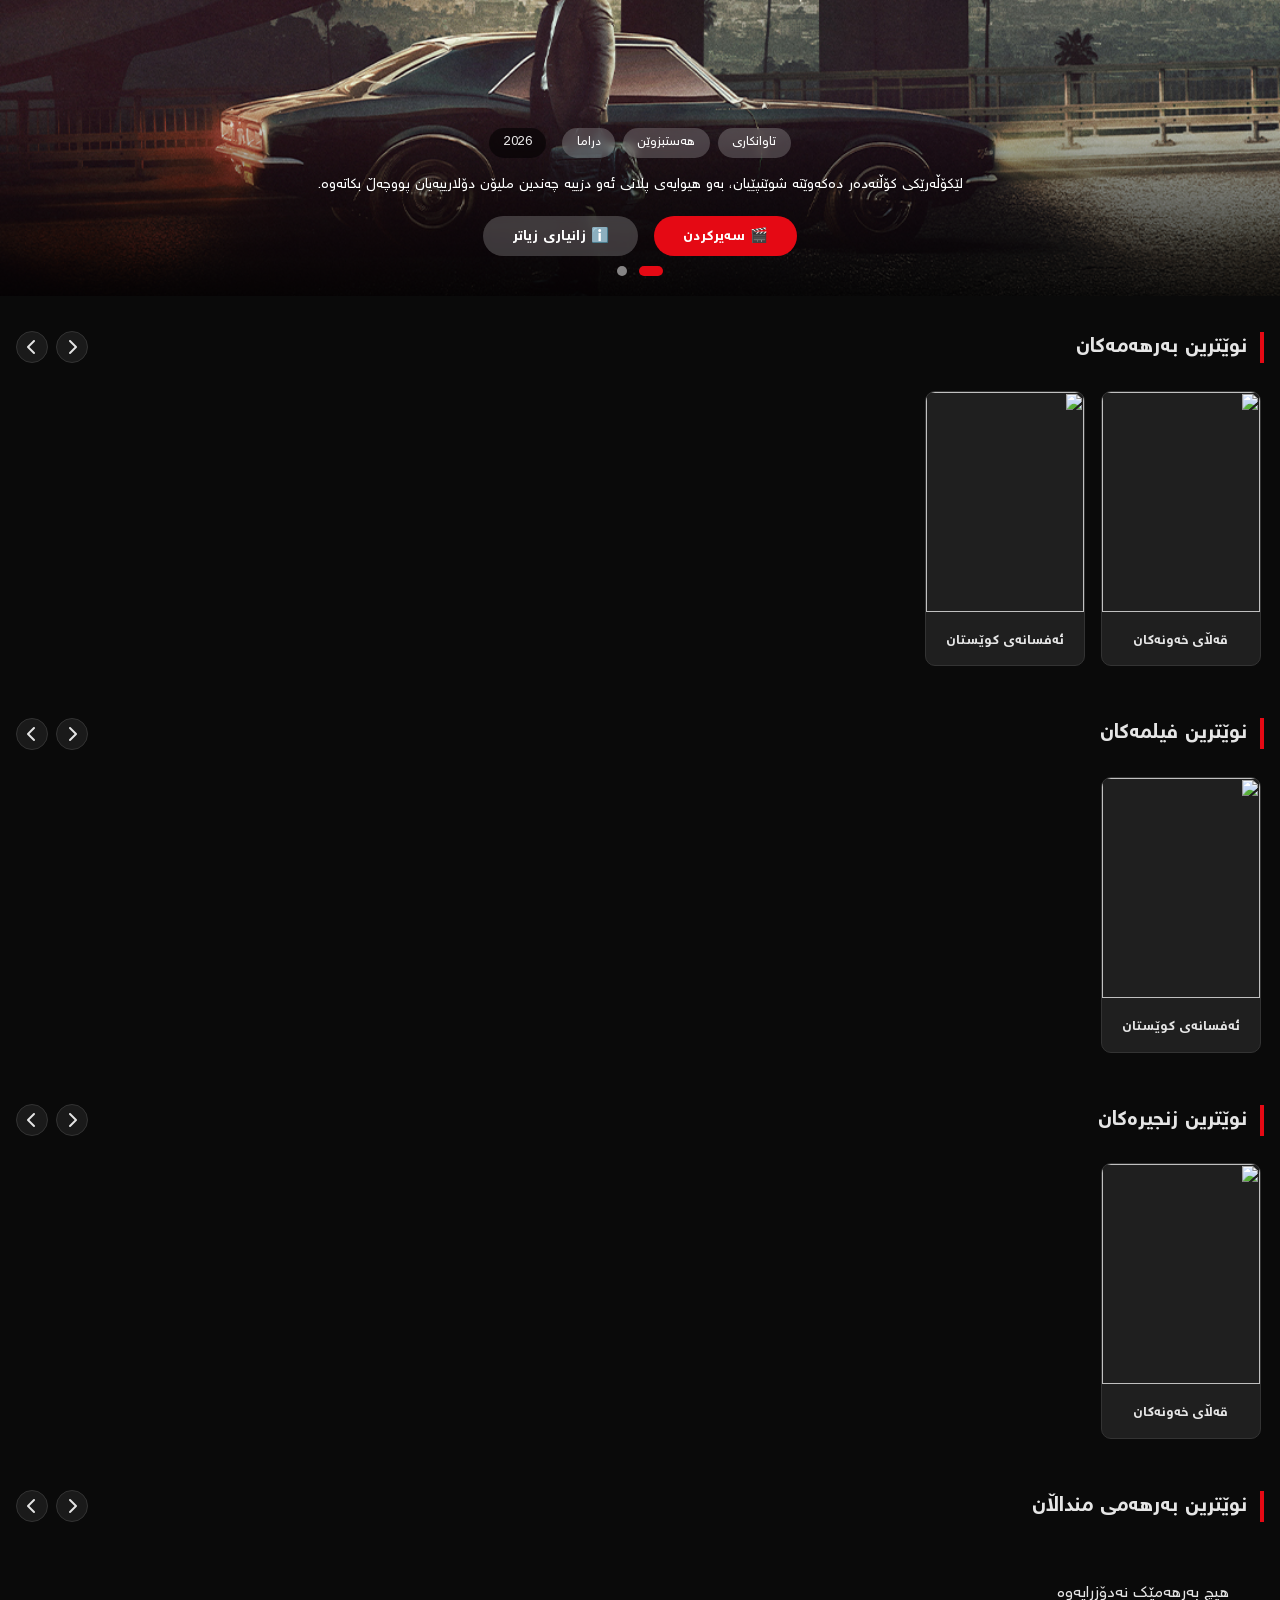
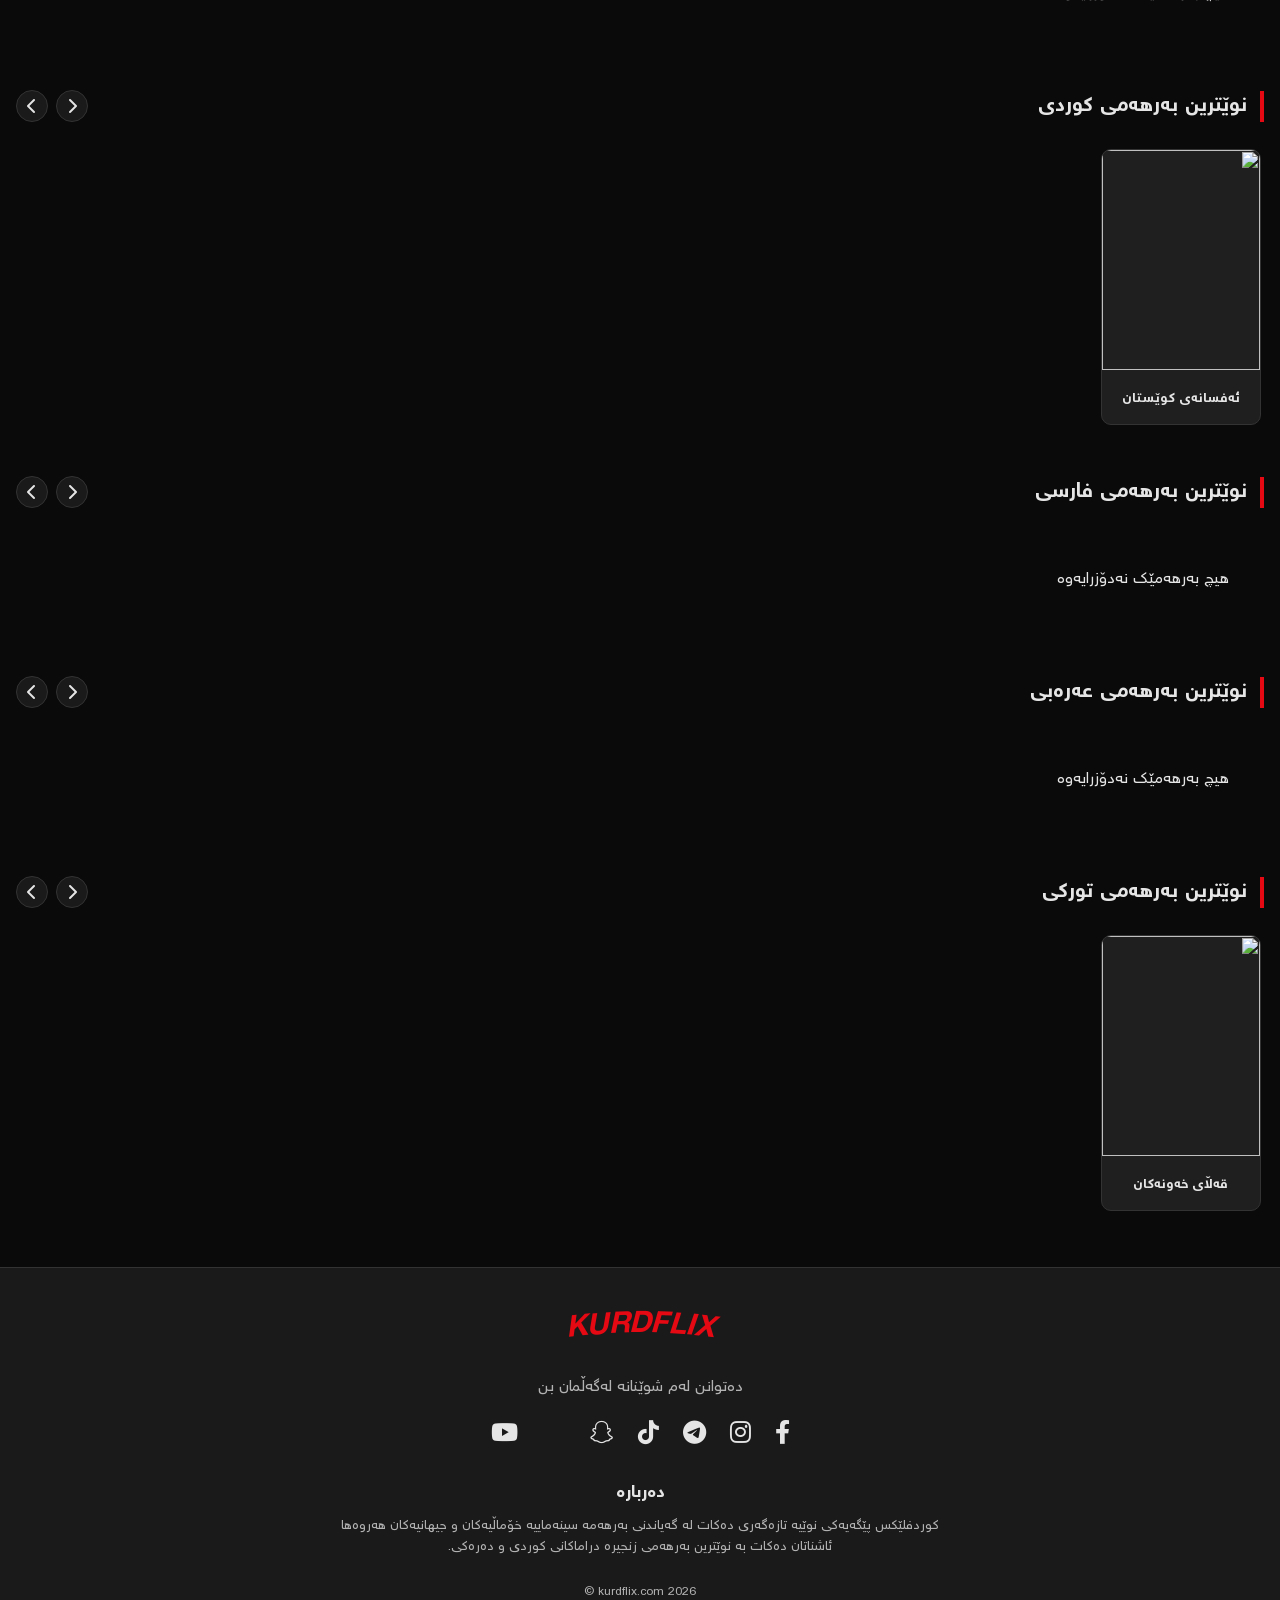
==== commit 1a32c90b: "Update index.html" ====
--- a/index.html
+++ b/index.html
@@ -174,15 +174,13 @@
         </section>
     </main>
 
-    <!-- ==================== مێنیوی مۆبایل (بە گۆڕانکارییەکان) ==================== -->
+    <!-- ==================== مێنیوی مۆبایل ==================== -->
     <div class="mobile-menu-overlay" id="mobileMenuOverlay"></div>
     <div class="mobile-menu" id="mobileMenu">
         <div class="mobile-menu-header"><button class="close-menu" id="closeMenuBtn"><i class="fas fa-times"></i></button></div>
         <div class="mobile-menu-content">
             <div class="mobile-nav-links">
-                <!-- فیلمەکان Dropdown لە مۆبایل -->
-                <div class="mobile-dropdown">
-                    <a href="#" class="mobile-dropdown-toggle">فیلمەکان <i class="fas fa-chevron-down"></i></a>
+                <div class="mobile-dropdown"><a href="#" class="mobile-dropdown-toggle">فیلمەکان <i class="fas fa-chevron-down"></i></a>
                     <ul class="mobile-dropdown-menu">
                         <li><a href="#" data-category="all-films">─ هەموو</a></li>
                         <li><a href="#" data-category="kurdish-film">─ فیلمی کوردی</a></li>
@@ -197,9 +195,7 @@
                         <li><a href="#" data-category="short-film">─ کورتە فیلم</a></li>
                     </ul>
                 </div>
-                <!-- زنجیرەکان Dropdown لە مۆبایل -->
-                <div class="mobile-dropdown">
-                    <a href="#" class="mobile-dropdown-toggle">زنجیرەکان <i class="fas fa-chevron-down"></i></a>
+                <div class="mobile-dropdown"><a href="#" class="mobile-dropdown-toggle">زنجیرەکان <i class="fas fa-chevron-down"></i></a>
                     <ul class="mobile-dropdown-menu">
                         <li><a href="#" data-category="all-series">─ هەموو</a></li>
                         <li><a href="#" data-category="kurdish-series">─ زنجیرەی کوردی</a></li>
@@ -244,13 +240,14 @@
             </div>
             <p class="social-text">دەتوانن لەم شوێنانە لەگەڵمان بن</p>
             <div class="social-icons">
-                <a href="#" target="_blank"><i class="fab fa-facebook-f"></i></a>
-                <a href="#" target="_blank"><i class="fab fa-instagram"></i></a>
-                <a href="#" target="_blank"><i class="fab fa-telegram-plane"></i></a>
-                <a href="#" target="_blank"><i class="fab fa-tiktok"></i></a>
-                <a href="#" target="_blank"><i class="fab fa-snapchat-ghost"></i></a>
-                <a href="#" target="_blank"><i class="fab fa-x-twitter"></i></a>
-                <a href="#" target="_blank"><i class="fab fa-youtube"></i></a>
+                <a href="https://www.facebook.com/kurdflix" target="_blank"><i class="fab fa-facebook-f"></i></a>
+                <a href="https://www.instagram.com/kurdflix" target="_blank"><i class="fab fa-instagram"></i></a>
+                <a href="https://t.me/kurdflix" target="_blank"><i class="fab fa-telegram-plane"></i></a>
+                <a href="https://www.tiktok.com/@kurdflix" target="_blank"><i class="fab fa-tiktok"></i></a>
+                <a href="https://www.snapchat.com/add/kurdflix" target="_blank"><i class="fab fa-snapchat-ghost"></i></a>
+                <a href="https://www.threads.net/@kurdflix" target="_blank"><i class="fab fa-threads"></i></a>
+                <a href="https://twitter.com/kurdflix" target="_blank"><i class="fab fa-x-twitter"></i></a>
+                <a href="https://youtube.com/@kurdflix" target="_blank"><i class="fab fa-youtube"></i></a>
             </div>
         </div>
         <div class="footer-about">
@@ -262,8 +259,27 @@
         </div>
     </footer>
 
-    <div id="loginModal" class="modal"><div class="modal-content"><span class="close-modal">&times;</span><h2>چوونە ژوورەوە</h2><form id="loginForm"><input type="email" placeholder="ئیمەیڵ" required><input type="password" placeholder="پاسیۆرد" required><button type="submit">چوونە ژوورەوە</button></form><p>هەژمارت نییە؟ <a href="#">تۆمار بکە</a></p></div></div>
-    <div id="vipModal" class="modal"><div class="modal-content"><span class="close-modal">&times;</span><h2>VIP - پلانی تایبەت</h2><p>بە زوو ئەم بەشە کارا دەبێت...</p></div></div>
+    <!-- مۆدالەکان -->
+    <div id="loginModal" class="modal">
+        <div class="modal-content">
+            <span class="close-modal">&times;</span>
+            <h2>چوونە ژوورەوە</h2>
+            <form id="loginForm">
+                <input type="email" placeholder="ئیمەیڵ" required>
+                <input type="password" placeholder="پاسیۆرد" required>
+                <button type="submit">چوونە ژوورەوە</button>
+            </form>
+            <p>هەژمارت نییە؟ <a href="#">تۆمار بکە</a></p>
+        </div>
+    </div>
+
+    <div id="vipModal" class="modal">
+        <div class="modal-content">
+            <span class="close-modal">&times;</span>
+            <h2>VIP - پلانی تایبەت</h2>
+            <p>بە زوو ئەم بەشە کارا دەبێت...</p>
+        </div>
+    </div>
 
     <script src="script.js"></script>
 </body>
--- a/style.css
+++ b/style.css
@@ -285,12 +285,12 @@
     color: white;
 }
 
-/* ========== سلایدی سەرەکی ========== */
+/* ========== سلایدی سەرەکی (ڕێژەی 27:40 - 1080x1600) ========== */
 .hero-carousel {
     position: relative;
     width: 100%;
-    height: 75vh;
-    min-height: 450px;
+    height: auto;
+    aspect-ratio: 27 / 40;
     overflow: hidden;
     margin-top: 0;
     background-color: #000;
@@ -326,6 +326,7 @@
     object-position: center;
 }
 
+/* ناوەڕۆکی سلاید */
 .carousel-content {
     position: absolute;
     bottom: 0;
@@ -815,7 +816,7 @@
     margin-top: 0.5rem;
 }
 
-/* ========== Responsive ========== */
+/* ========== Responsive - گەورەکردنی سایزی نوسین لە مۆبایلدا ========== */
 @media (max-width: 768px) {
     .navbar {
         padding: 0.5rem 1rem;
@@ -836,9 +837,9 @@
         height: 28px;
     }
     
+    /* سلاید بە هەمان ڕێژەی 27:40 */
     .hero-carousel {
-        height: 60vh;
-        min-height: 400px;
+        aspect-ratio: 27 / 40;
     }
     
     .carousel-content {
@@ -846,91 +847,124 @@
         gap: 0.5rem;
     }
     
+    /* گەورەکردنی سایزی نوسینەکان بە 10px (~0.625rem) */
     .genre-tag {
-        font-size: 0.7rem;
-        padding: 0.2rem 0.7rem;
+        font-size: 0.85rem;
+        padding: 0.25rem 0.85rem;
     }
     
     .carousel-year {
-        font-size: 0.7rem;
-        padding: 0.2rem 0.7rem;
+        font-size: 0.85rem;
+        padding: 0.25rem 0.85rem;
     }
     
     .carousel-desc {
-        font-size: 0.75rem;
+        font-size: 0.9rem;
         max-width: 90%;
-        display: -webkit-box;
-        -webkit-line-clamp: 2;
-        -webkit-box-orient: vertical;
-        overflow: hidden;
     }
     
     .carousel-btn {
-        padding: 0.4rem 1.2rem;
-        font-size: 0.8rem;
+        padding: 0.5rem 1.4rem;
+        font-size: 0.95rem;
+    }
+    
+    .section-header h2 a {
+        font-size: 1.15rem;
+    }
+    
+    .slider-btn {
+        width: 32px;
+        height: 32px;
+        font-size: 0.95rem;
+    }
+    
+    .movie-card {
+        flex: 0 0 140px;
+    }
+    
+    .movie-poster {
+        height: 190px;
+    }
+    
+    .movie-title {
+        font-size: 0.9rem;
+    }
+    
+    /* مێنیوی مۆبایل - گەورەکردنی سایز */
+    .mobile-nav-links a {
+        font-size: 1.15rem;
+    }
+    
+    .mobile-dropdown-toggle {
+        font-size: 1.15rem;
+    }
+    
+    .mobile-dropdown-menu li a {
+        font-size: 1rem;
+    }
+    
+    .mobile-login {
+        font-size: 1.1rem;
+    }
+    
+    .mobile-vip-btn {
+        font-size: 1rem;
+        padding: 0.6rem;
+    }
+    
+    .mobile-theme-toggle span {
+        font-size: 1rem;
+    }
+    
+    .social-icons {
+        gap: 1rem;
+    }
+    
+    .social-icons a {
+        font-size: 1.3rem;
+    }
+    
+    .footer-about p {
+        font-size: 0.95rem;
+    }
+    
+    .footer-copyright {
+        font-size: 0.85rem;
+    }
+}
+
+@media (min-width: 769px) and (max-width: 1024px) {
+    .hero-carousel {
+        aspect-ratio: 27 / 40;
+    }
+    
+    .carousel-desc {
+        max-width: 80%;
+    }
+}
+
+@media (max-width: 480px) {
+    .hero-carousel {
+        aspect-ratio: 27 / 40;
+    }
+    
+    .carousel-desc {
+        font-size: 0.85rem;
+    }
+    
+    .movie-card {
+        flex: 0 0 120px;
+    }
+    
+    .movie-poster {
+        height: 160px;
     }
     
     .section-header h2 a {
         font-size: 1rem;
     }
     
-    .slider-btn {
-        width: 28px;
-        height: 28px;
-        font-size: 0.8rem;
-    }
-    
-    .movie-card {
-        flex: 0 0 130px;
-    }
-    
-    .movie-poster {
-        height: 180px;
-    }
-    
     .movie-title {
-        font-size: 0.75rem;
-    }
-    
-    .social-icons {
-        gap: 1rem;
-    }
-    
-    .social-icons a {
-        font-size: 1.2rem;
-    }
-}
-
-@media (min-width: 769px) and (max-width: 1024px) {
-    .hero-carousel {
-        height: 65vh;
-        min-height: 480px;
-    }
-    
-    .carousel-desc {
-        max-width: 80%;
-    }
-}
-
-@media (max-width: 480px) {
-    .hero-carousel {
-        height: 60vh;
-        min-height: 350px;
-    }
-    
-    .carousel-desc {
-        font-size: 0.7rem;
-    }
-    
-    .movie-card {
-        flex: 0 0 110px;
-    }
-    
-    .movie-poster {
-        height: 150px;
-    }
-    
-    .section-header h2 a {
         font-size: 0.85rem;
     }
 }
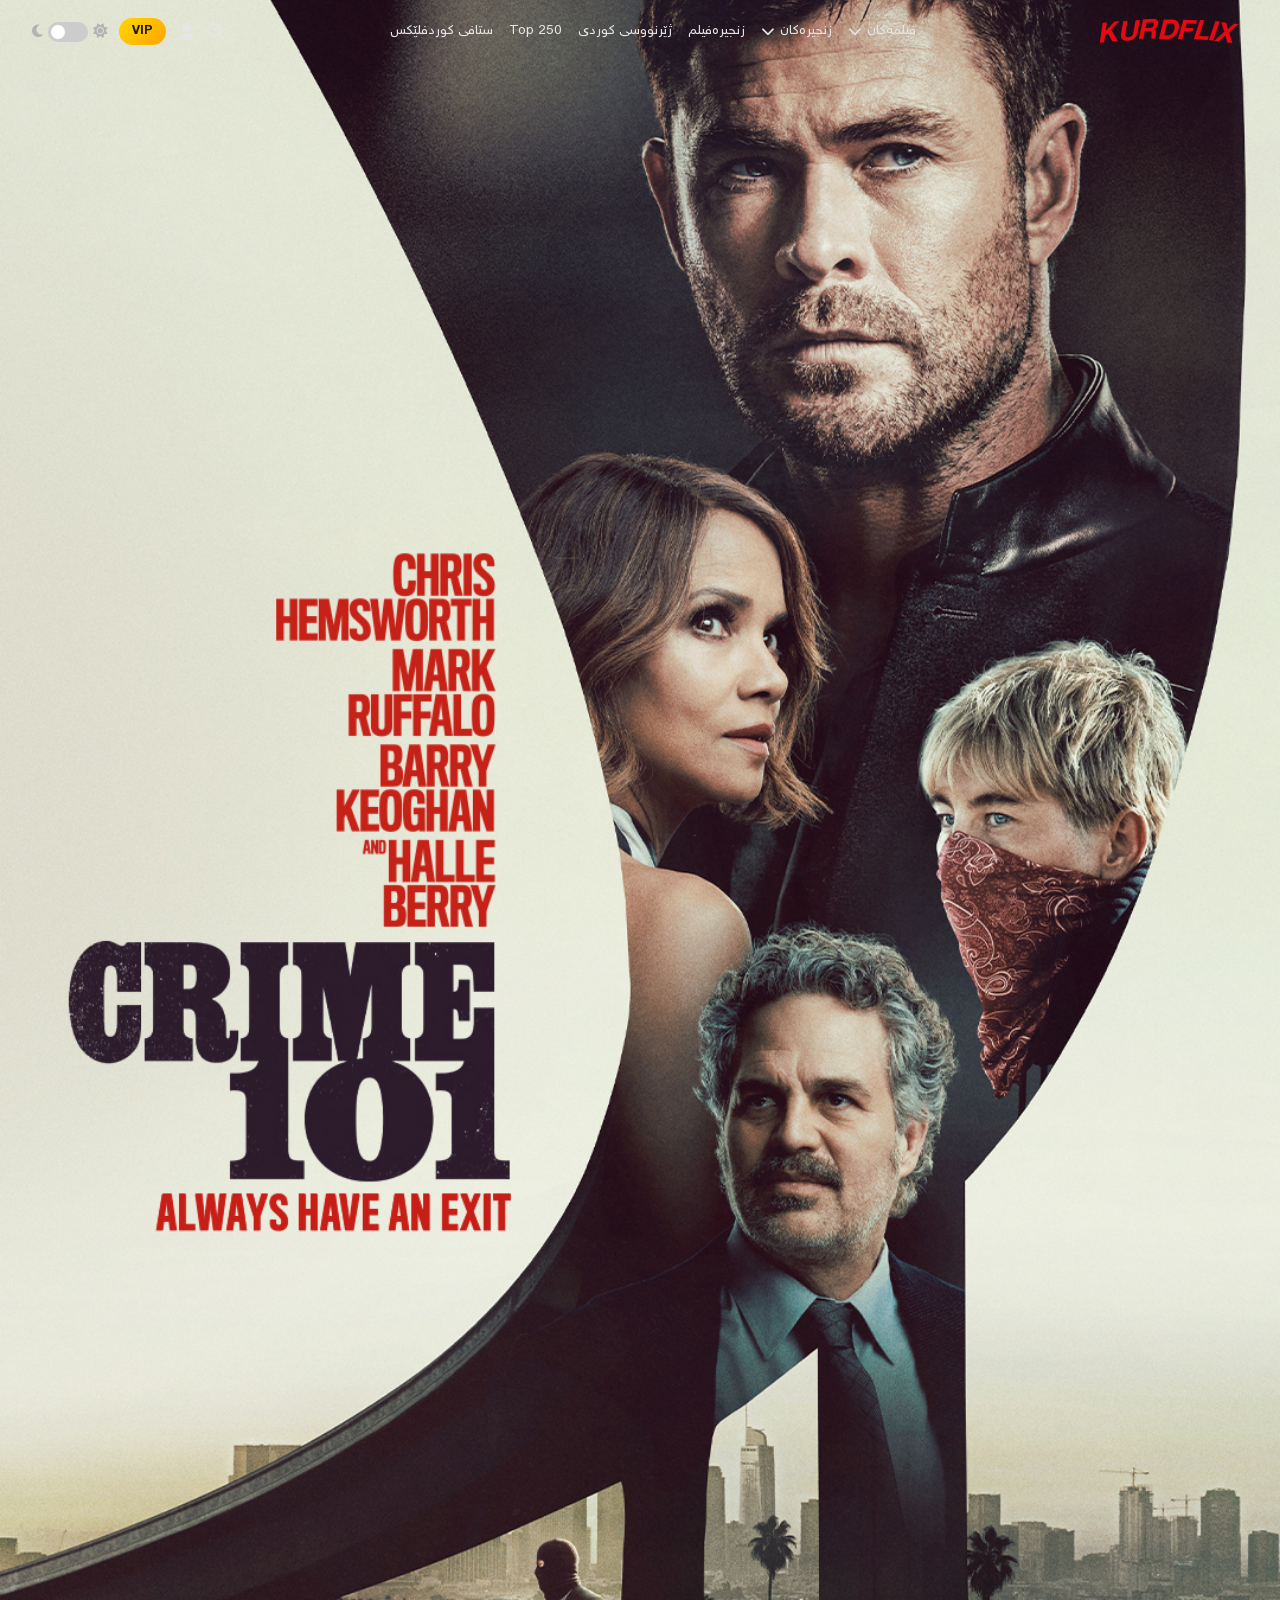
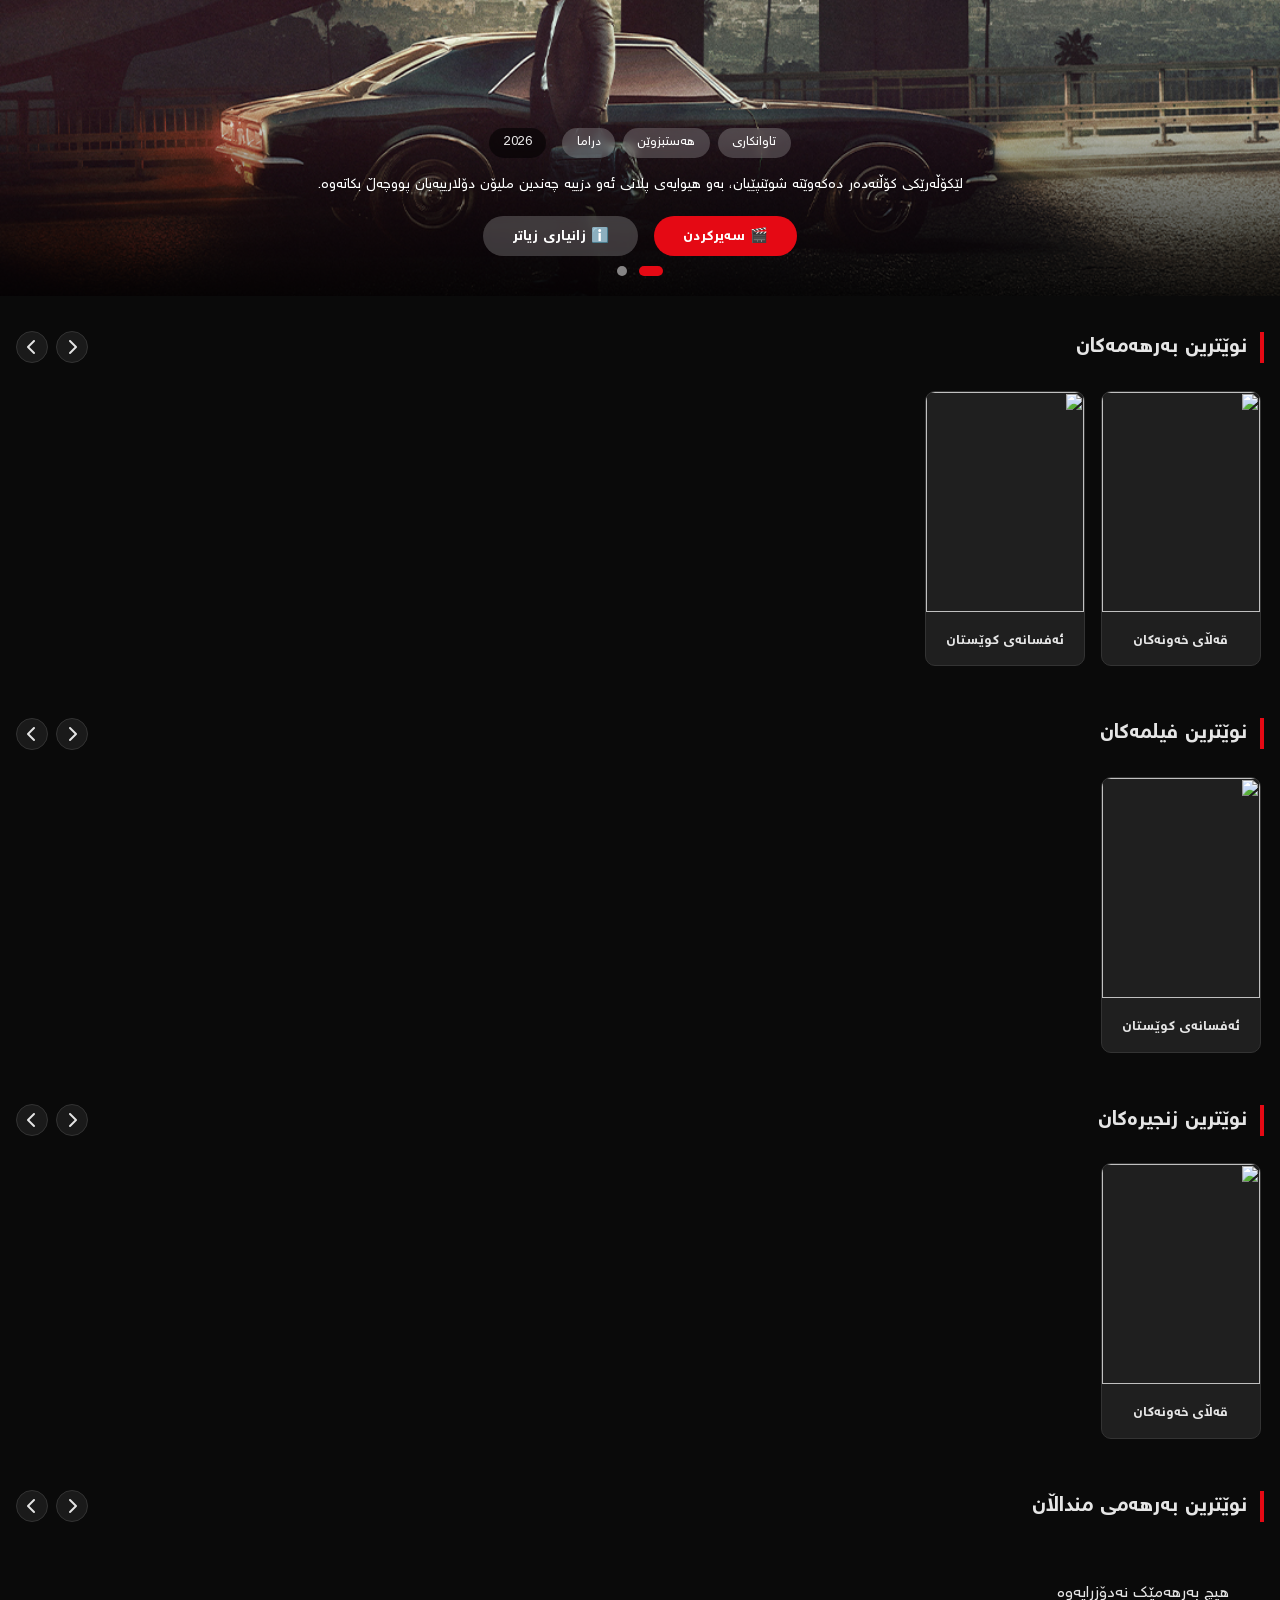
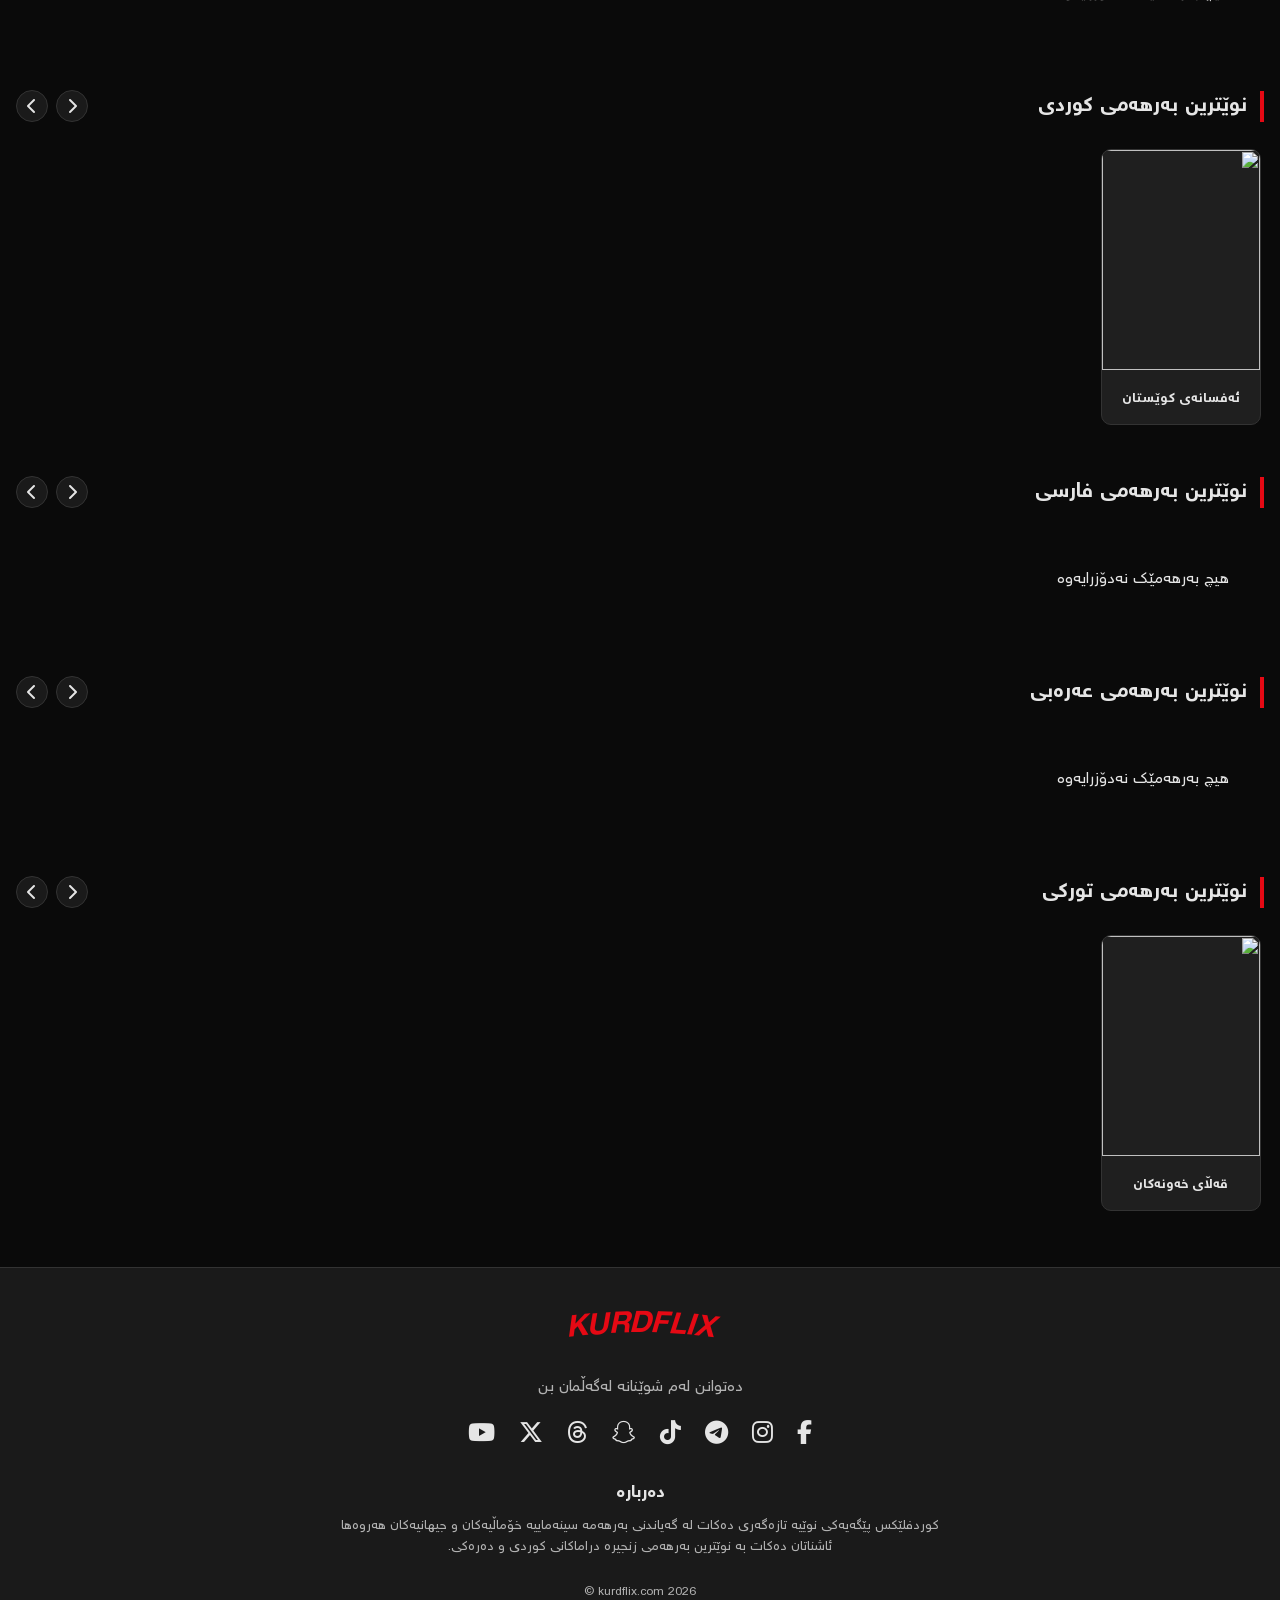
==== commit 68e5167b: "Update index.html" ====
--- a/index.html
+++ b/index.html
@@ -5,7 +5,8 @@
     <meta name="viewport" content="width=device-width, initial-scale=1.0, viewport-fit=cover">
     <title>KurdFlix - دۆبلاژی کوردی</title>
     <link rel="stylesheet" href="style.css">
-    <link rel="stylesheet" href="https://cdnjs.cloudflare.com/ajax/libs/font-awesome/6.0.0-beta3/css/all.min.css">
+    <!-- Font Awesome 6.5.2 (نوێکراوە) -->
+    <link rel="stylesheet" href="https://cdnjs.cloudflare.com/ajax/libs/font-awesome/6.5.2/css/all.min.css">
 </head>
 <body data-theme="dark">
 
@@ -227,7 +228,7 @@
         </div>
     </div>
 
-    <!-- ==================== فووتەر ==================== -->
+    <!-- ==================== فووتەر (بە لۆگۆکانی سۆشیال میدیا) ==================== -->
     <footer>
         <div class="footer-social">
             <div class="footer-logo">
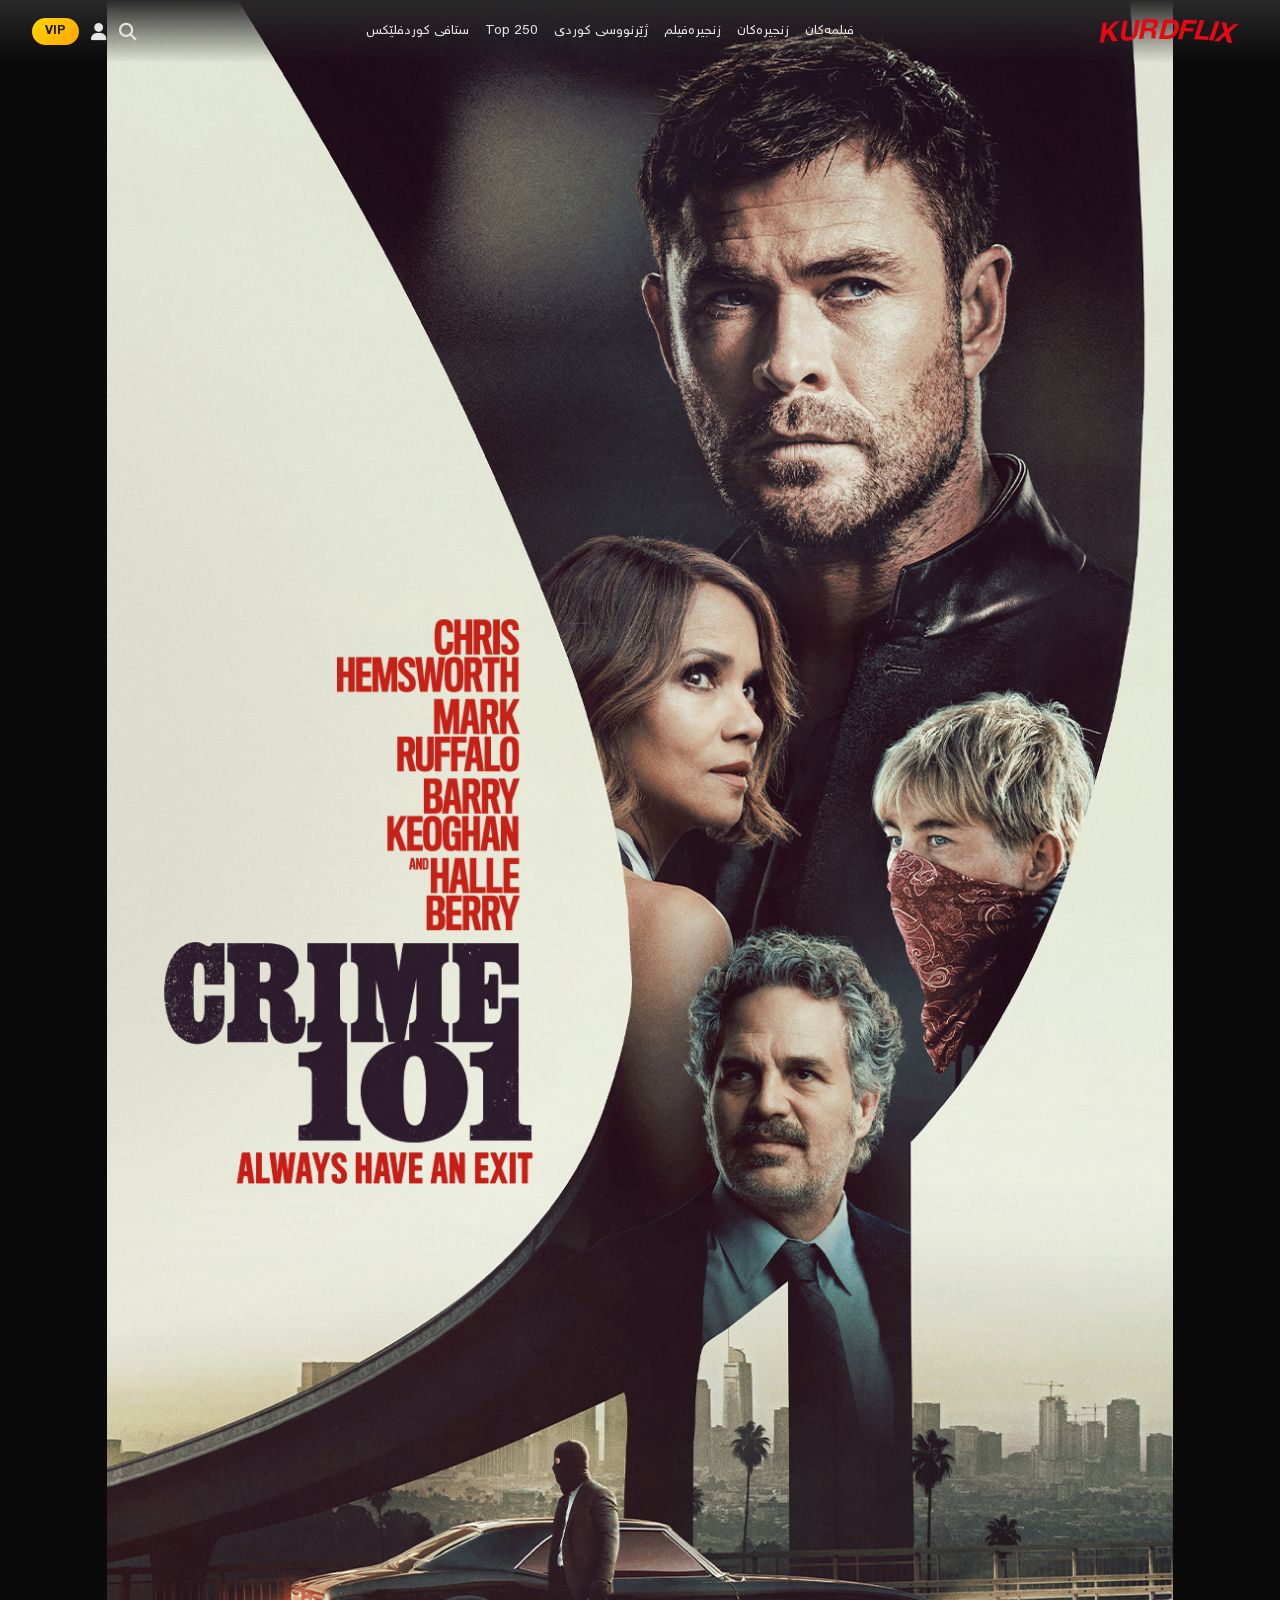
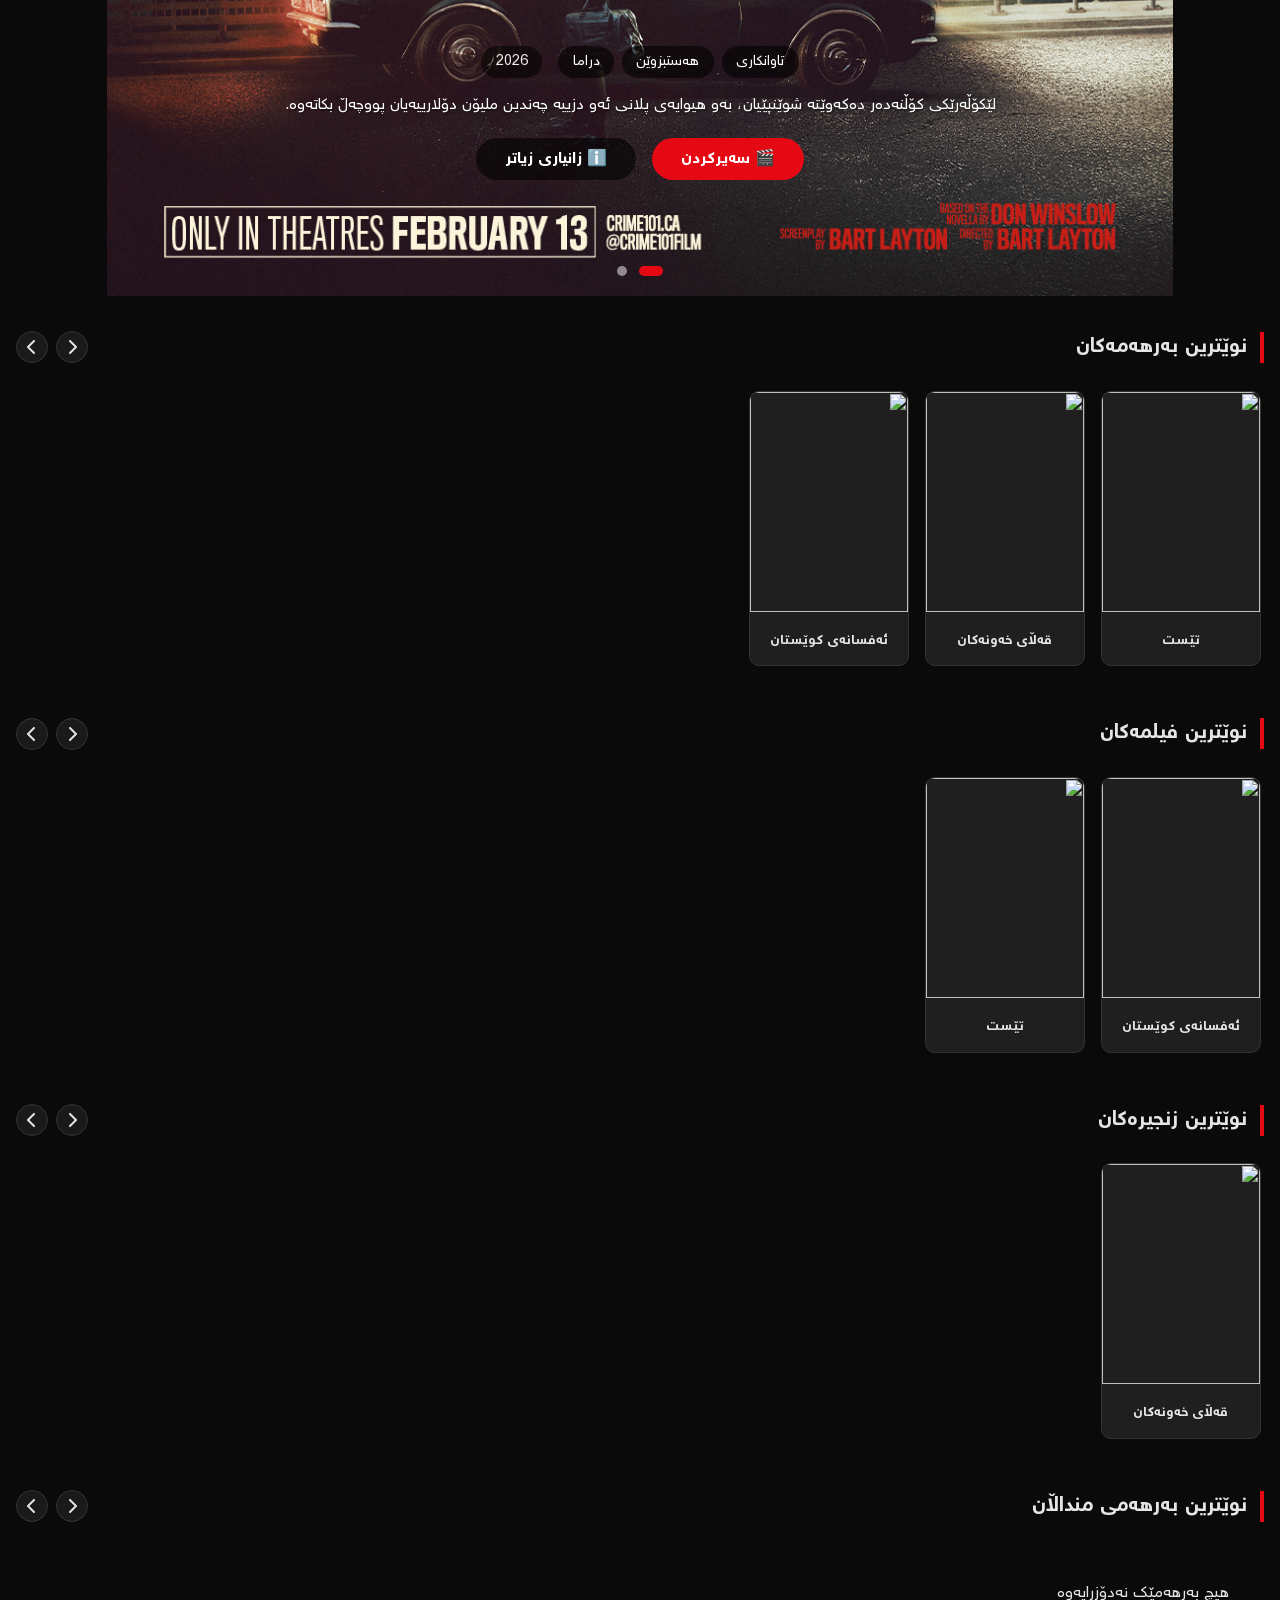
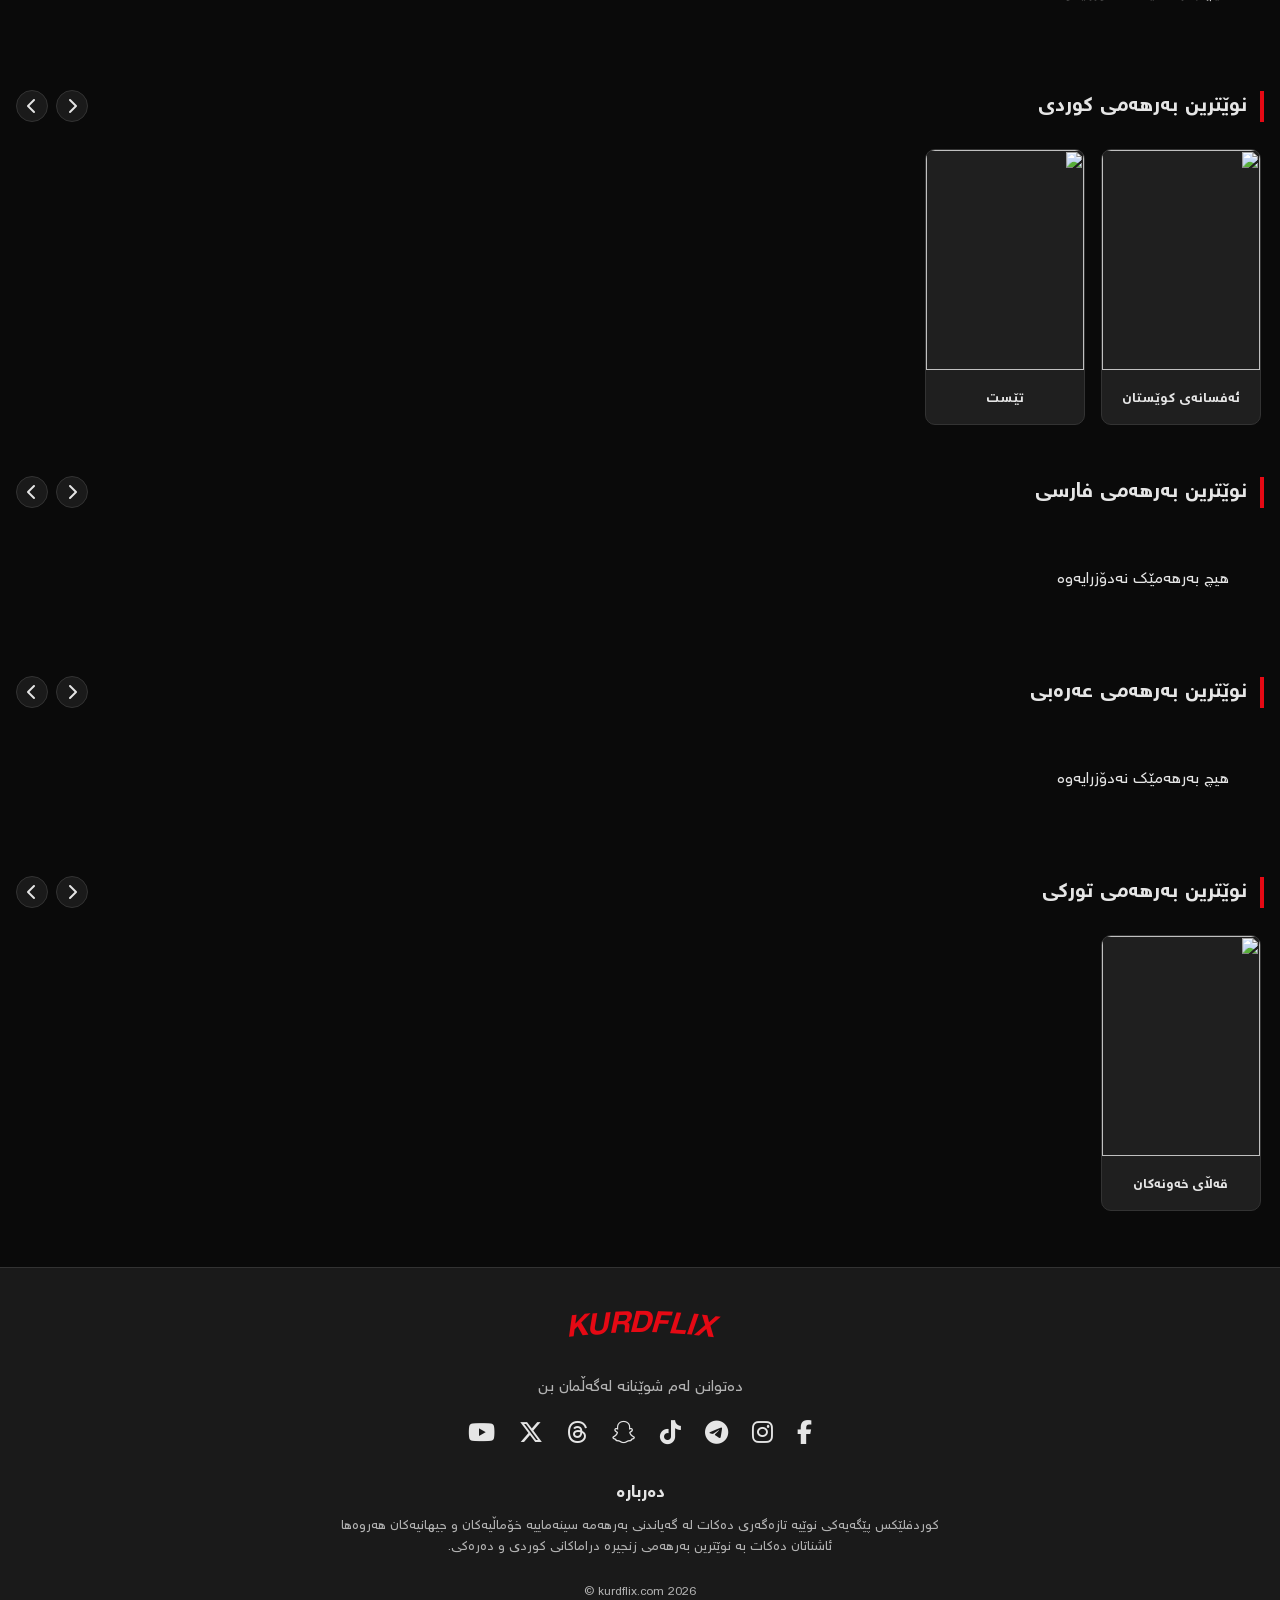
==== commit 9e1bf8fa: "Update index.html" ====
--- a/index.html
+++ b/index.html
@@ -5,7 +5,6 @@
     <meta name="viewport" content="width=device-width, initial-scale=1.0, viewport-fit=cover">
     <title>KurdFlix - دۆبلاژی کوردی</title>
     <link rel="stylesheet" href="style.css">
-    <!-- Font Awesome 6.5.2 (نوێکراوە) -->
     <link rel="stylesheet" href="https://cdnjs.cloudflare.com/ajax/libs/font-awesome/6.5.2/css/all.min.css">
 </head>
 <body data-theme="dark">
@@ -14,7 +13,7 @@
     <nav class="navbar">
         <div class="nav-container">
             <div class="hamburger" id="hamburgerBtn"><i class="fas fa-bars"></i></div>
-            <div class="logo">
+            <div class="logo" id="logoBtn">
                 <svg xmlns="http://www.w3.org/2000/svg" viewBox="0 0 900 195" class="logo-svg">
                     <defs><path id="arcPath" d="M 10,168 Q 450,100 890,168" /></defs>
                     <text font-family="'Arial Black'" font-size="148" font-weight="900" font-style="italic" fill="#E50914" letter-spacing="-3">
@@ -24,51 +23,17 @@
             </div>
             <div class="mobile-search-icon" id="mobileSearchIcon"><i class="fas fa-search"></i></div>
             <ul class="nav-menu" id="navMenu">
-                <li class="dropdown"><a href="#">فیلمەکان <i class="fas fa-chevron-down"></i></a>
-                    <ul class="dropdown-menu">
-                        <li><a href="#" data-category="all-films">هەموو</a></li>
-                        <li><a href="#" data-category="kurdish-film">فیلمی کوردی</a></li>
-                        <li><a href="#" data-category="hollywood">هۆلیوود</a></li>
-                        <li><a href="#" data-category="bollywood">بۆلیوود</a></li>
-                        <li><a href="#" data-category="turkish-film">فیلمی تورکی</a></li>
-                        <li><a href="#" data-category="arabic-film">فیلمی عەرەبی</a></li>
-                        <li><a href="#" data-category="persian-film">فیلمی فارسی</a></li>
-                        <li><a href="#" data-category="korean-film">فیلمی کۆری</a></li>
-                        <li><a href="#" data-category="european-film">فیلمی ئەوروپی</a></li>
-                        <li><a href="#" data-category="anime-film">ئەنیمی و ئەنیمەیشن</a></li>
-                        <li><a href="#" data-category="short-film">کورتە فیلم</a></li>
-                    </ul>
-                </li>
-                <li class="dropdown"><a href="#">زنجیرەکان <i class="fas fa-chevron-down"></i></a>
-                    <ul class="dropdown-menu">
-                        <li><a href="#" data-category="all-series">هەموو</a></li>
-                        <li><a href="#" data-category="kurdish-series">زنجیرەی کوردی</a></li>
-                        <li><a href="#" data-category="turkish-series">زنجیرەی تورکی</a></li>
-                        <li><a href="#" data-category="korean-series">زنجیرەی کۆری</a></li>
-                        <li><a href="#" data-category="persian-series">زنجیرەی فارسی</a></li>
-                        <li><a href="#" data-category="arabic-series">زنجیرەی عەرەبی</a></li>
-                        <li><a href="#" data-category="spanish-series">زنجیرەی ئیسپانی</a></li>
-                        <li><a href="#" data-category="indian-series">زنجیرەی هیندی</a></li>
-                        <li><a href="#" data-category="american-series">زنجیرەی ئەمەریکی</a></li>
-                        <li><a href="#" data-category="documentary">بەڵگەنامەیی</a></li>
-                        <li><a href="#" data-category="anime-series">ئەنیمی</a></li>
-                        <li><a href="#" data-category="animation">ئەنیمەیشن</a></li>
-                    </ul>
-                </li>
+                <li><a href="all-movies.html?type=films">فیلمەکان</a></li>
+                <li><a href="all-movies.html?type=series">زنجیرەکان</a></li>
                 <li><a href="#">زنجیرەفیلم</a></li>
                 <li><a href="#">ژێرنووسی کوردی</a></li>
-                <li><a href="#">Top 250</a></li>
+                <li><a href="all-movies.html?top250">Top 250</a></li>
                 <li><a href="staff.html">ستافی کوردفلێکس</a></li>
             </ul>
             <div class="nav-actions">
                 <div class="search-icon" id="searchIcon"><i class="fas fa-search"></i></div>
                 <div class="login-icon" id="loginIcon"><i class="fas fa-user"></i></div>
                 <button class="vip-btn" id="vipBtn">VIP</button>
-                <div class="theme-toggle">
-                    <i class="fas fa-sun"></i>
-                    <label class="switch"><input type="checkbox" id="theme-switch"><span class="slider round"></span></label>
-                    <i class="fas fa-moon"></i>
-                </div>
             </div>
         </div>
         <div class="search-form" id="searchForm" style="display: none;">
@@ -181,54 +146,21 @@
         <div class="mobile-menu-header"><button class="close-menu" id="closeMenuBtn"><i class="fas fa-times"></i></button></div>
         <div class="mobile-menu-content">
             <div class="mobile-nav-links">
-                <div class="mobile-dropdown"><a href="#" class="mobile-dropdown-toggle">فیلمەکان <i class="fas fa-chevron-down"></i></a>
-                    <ul class="mobile-dropdown-menu">
-                        <li><a href="#" data-category="all-films">─ هەموو</a></li>
-                        <li><a href="#" data-category="kurdish-film">─ فیلمی کوردی</a></li>
-                        <li><a href="#" data-category="hollywood">─ هۆلیوود</a></li>
-                        <li><a href="#" data-category="bollywood">─ بۆلیوود</a></li>
-                        <li><a href="#" data-category="turkish-film">─ فیلمی تورکی</a></li>
-                        <li><a href="#" data-category="arabic-film">─ فیلمی عەرەبی</a></li>
-                        <li><a href="#" data-category="persian-film">─ فیلمی فارسی</a></li>
-                        <li><a href="#" data-category="korean-film">─ فیلمی کۆری</a></li>
-                        <li><a href="#" data-category="european-film">─ فیلمی ئەوروپی</a></li>
-                        <li><a href="#" data-category="anime-film">─ ئەنیمی و ئەنیمەیشن</a></li>
-                        <li><a href="#" data-category="short-film">─ کورتە فیلم</a></li>
-                    </ul>
-                </div>
-                <div class="mobile-dropdown"><a href="#" class="mobile-dropdown-toggle">زنجیرەکان <i class="fas fa-chevron-down"></i></a>
-                    <ul class="mobile-dropdown-menu">
-                        <li><a href="#" data-category="all-series">─ هەموو</a></li>
-                        <li><a href="#" data-category="kurdish-series">─ زنجیرەی کوردی</a></li>
-                        <li><a href="#" data-category="turkish-series">─ زنجیرەی تورکی</a></li>
-                        <li><a href="#" data-category="korean-series">─ زنجیرەی کۆری</a></li>
-                        <li><a href="#" data-category="persian-series">─ زنجیرەی فارسی</a></li>
-                        <li><a href="#" data-category="arabic-series">─ زنجیرەی عەرەبی</a></li>
-                        <li><a href="#" data-category="spanish-series">─ زنجیرەی ئیسپانی</a></li>
-                        <li><a href="#" data-category="indian-series">─ زنجیرەی هیندی</a></li>
-                        <li><a href="#" data-category="american-series">─ زنجیرەی ئەمەریکی</a></li>
-                        <li><a href="#" data-category="documentary">─ بەڵگەنامەیی</a></li>
-                        <li><a href="#" data-category="anime-series">─ ئەنیمی</a></li>
-                        <li><a href="#" data-category="animation">─ ئەنیمەیشن</a></li>
-                    </ul>
-                </div>
+                <a href="all-movies.html?type=films">فیلمەکان</a>
+                <a href="all-movies.html?type=series">زنجیرەکان</a>
                 <a href="#">زنجیرەفیلم</a>
                 <a href="#">ژێرنووسی کوردی</a>
-                <a href="#">Top 250</a>
+                <a href="all-movies.html?top250">Top 250</a>
                 <a href="staff.html">ستافی کوردفلێکس</a>
             </div>
             <div class="mobile-actions">
                 <div class="mobile-login" id="mobileLoginIcon"><i class="fas fa-user"></i> چوونە ژوورەوە</div>
                 <button class="mobile-vip-btn" id="mobileVipBtn">VIP</button>
-                <div class="mobile-theme-toggle">
-                    <span>ڕووناکی / تاریکی</span>
-                    <label class="switch"><input type="checkbox" id="mobile-theme-switch"><span class="slider round"></span></label>
-                </div>
             </div>
         </div>
     </div>
 
-    <!-- ==================== فووتەر (بە لۆگۆکانی سۆشیال میدیا) ==================== -->
+    <!-- ==================== فووتەر ==================== -->
     <footer>
         <div class="footer-social">
             <div class="footer-logo">
--- a/style.css
+++ b/style.css
@@ -55,18 +55,24 @@
 /* ========== ناوبار و بانەڕ ========== */
 .navbar {
     background-color: transparent;
+    background-image: linear-gradient(to bottom, #292929 0%, transparent 100%);
     padding: 0.8rem 2rem;
     position: fixed;
     top: 0;
     left: 0;
     right: 0;
     z-index: 1000;
-    transition: background-color 0.3s ease;
-}
-
+    transition: background-image 0.3s ease;
+}
+
+/* کاتێک سکرۆڵ کراوە (زیاتر لە 150px)، بانەڕەکە بە تەواوی ڕەنگ دەگرێت */
 .navbar.scrolled {
-    background-color: var(--nav-bg-scroll);
+    background-image: linear-gradient(to bottom, #292929 0%, #292929 100%);
     border-bottom: 1px solid var(--border);
+}
+
+[data-theme="light"] .navbar.scrolled {
+    background-image: linear-gradient(to bottom, #E5E5E5 0%, #E5E5E5 100%);
 }
 
 .nav-container {
@@ -285,7 +291,7 @@
     color: white;
 }
 
-/* ========== سلایدی سەرەکی (ڕێژەی 27:40 - 1080x1600) ========== */
+/* ========== سلایدی سەرەکی (بەبێ پاشەڕەنگ) ========== */
 .hero-carousel {
     position: relative;
     width: 100%;
@@ -326,13 +332,23 @@
     object-position: center;
 }
 
-/* ناوەڕۆکی سلاید */
+@media (min-width: 769px) {
+    .carousel-bg-img {
+        object-fit: contain;
+        background-color: var(--bg-primary);
+    }
+    .hero-carousel {
+        background-color: var(--bg-primary);
+    }
+}
+
+/* ناوەڕۆکی سلاید - بەبێ پاشەڕەنگ */
 .carousel-content {
     position: absolute;
-    bottom: 0;
+    bottom: 4%;
     left: 0;
     right: 0;
-    background: linear-gradient(to top, rgba(0,0,0,0.85) 0%, rgba(0,0,0,0.5) 50%, transparent 100%);
+    /* هیچ پاشەڕەنگێک نییە */
     padding: 2rem 2rem 2.5rem 2rem;
     text-align: center;
     color: white;
@@ -366,25 +382,23 @@
 }
 
 .genre-tag {
-    background-color: rgba(255,255,255,0.2);
+    background-color: rgba(0,0,0,0.6);
     padding: 0.3rem 0.9rem;
     border-radius: 25px;
-    font-size: 0.8rem;
+    font-size: 0.9rem;
     font-weight: normal;
-    backdrop-filter: blur(4px);
 }
 
 .carousel-year {
-    font-size: 0.8rem;
+    font-size: 0.9rem;
     opacity: 0.9;
     background-color: rgba(0,0,0,0.6);
     padding: 0.3rem 0.9rem;
     border-radius: 25px;
-    backdrop-filter: blur(4px);
 }
 
 .carousel-desc {
-    font-size: 0.9rem;
+    font-size: 1rem;
     max-width: 70%;
     margin: 0.25rem 0;
     line-height: 1.5;
@@ -402,7 +416,7 @@
     border: none;
     border-radius: 40px;
     cursor: pointer;
-    font-size: 0.9rem;
+    font-size: 1rem;
     font-family: 'NRT', sans-serif;
     font-weight: bold;
     transition: all 0.3s ease;
@@ -414,9 +428,8 @@
 }
 
 .carousel-btn.info {
-    background-color: rgba(255,255,255,0.2);
+    background-color: rgba(0,0,0,0.6);
     color: white;
-    backdrop-filter: blur(4px);
 }
 
 .carousel-btn.trailer:hover, .carousel-btn.info:hover {
@@ -816,7 +829,7 @@
     margin-top: 0.5rem;
 }
 
-/* ========== Responsive - گەورەکردنی سایزی نوسین لە مۆبایلدا ========== */
+/* ========== Responsive ========== */
 @media (max-width: 768px) {
     .navbar {
         padding: 0.5rem 1rem;
@@ -837,7 +850,6 @@
         height: 28px;
     }
     
-    /* سلاید بە هەمان ڕێژەی 27:40 */
     .hero-carousel {
         aspect-ratio: 27 / 40;
     }
@@ -847,7 +859,6 @@
         gap: 0.5rem;
     }
     
-    /* گەورەکردنی سایزی نوسینەکان بە 10px (~0.625rem) */
     .genre-tag {
         font-size: 0.85rem;
         padding: 0.25rem 0.85rem;
@@ -865,7 +876,7 @@
     
     .carousel-btn {
         padding: 0.5rem 1.4rem;
-        font-size: 0.95rem;
+        font-size: 0.9rem;
     }
     
     .section-header h2 a {
@@ -890,7 +901,6 @@
         font-size: 0.9rem;
     }
     
-    /* مێنیوی مۆبایل - گەورەکردنی سایز */
     .mobile-nav-links a {
         font-size: 1.15rem;
     }
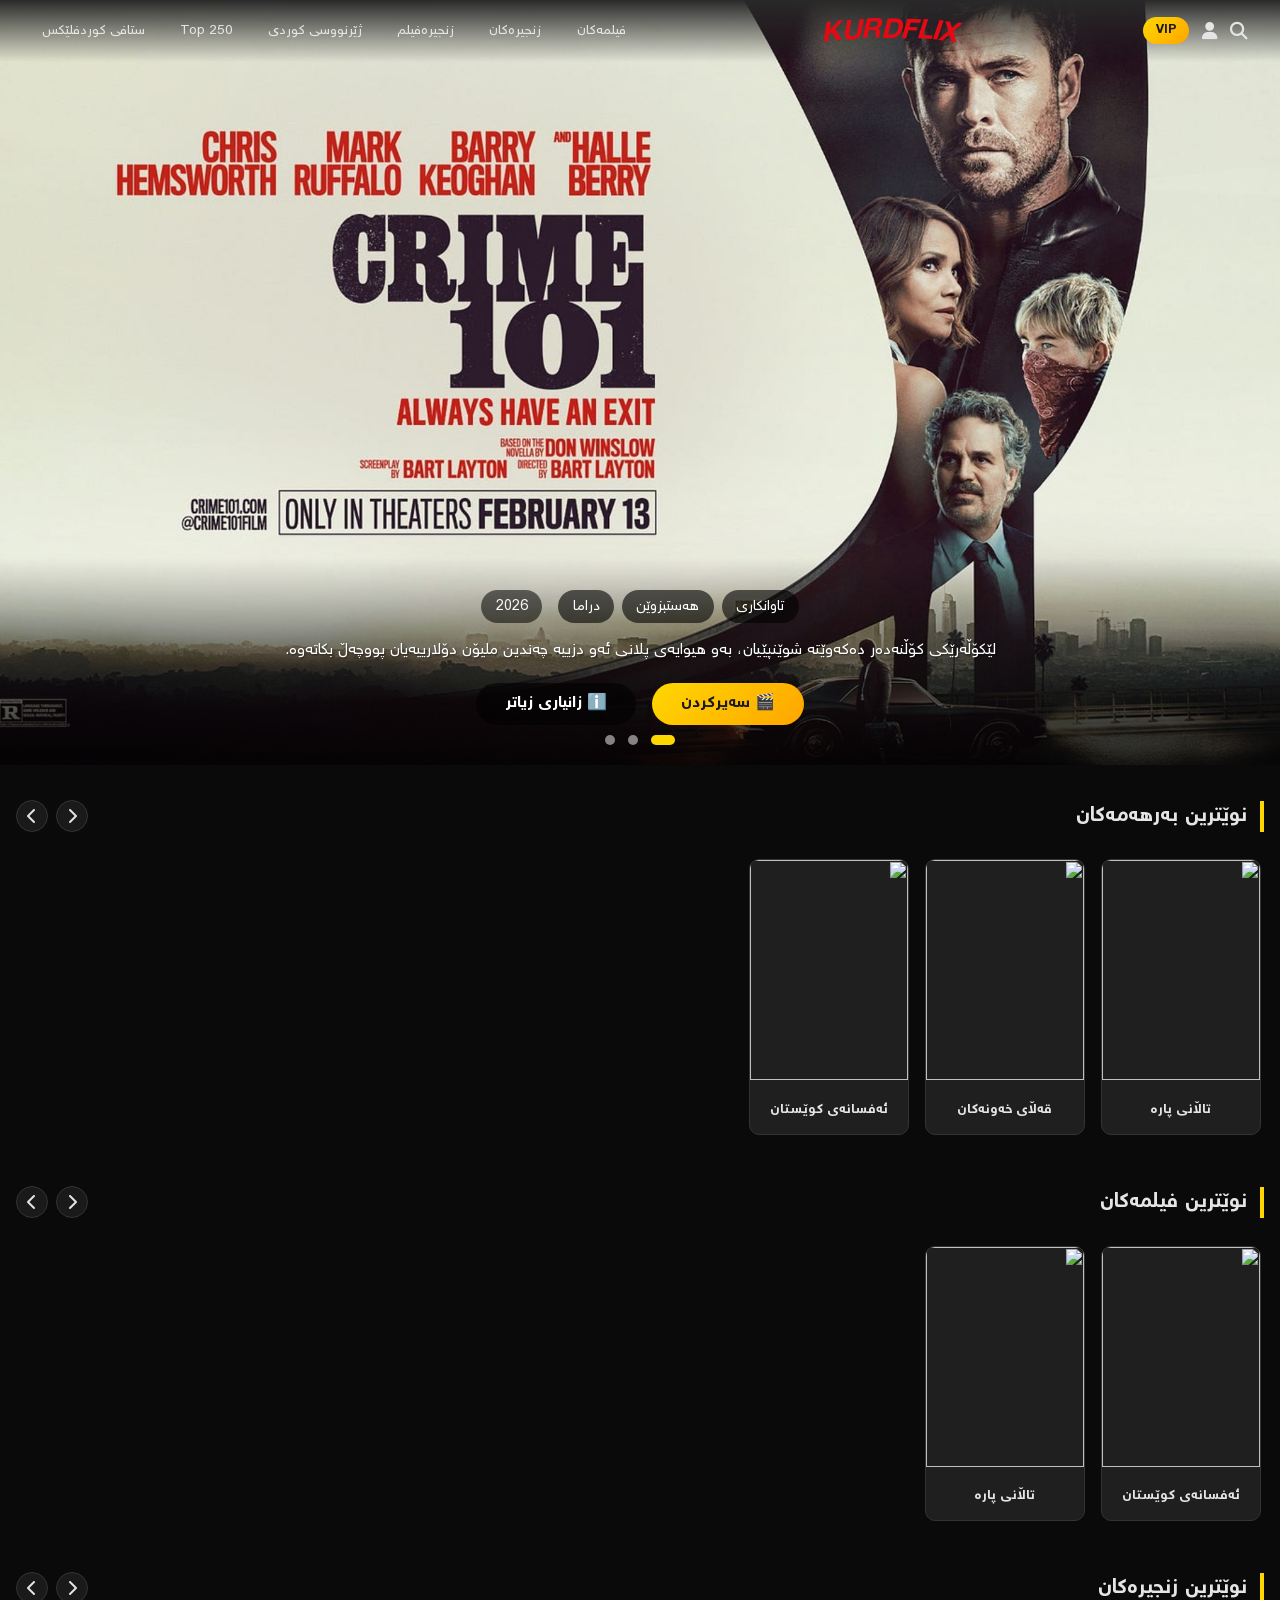
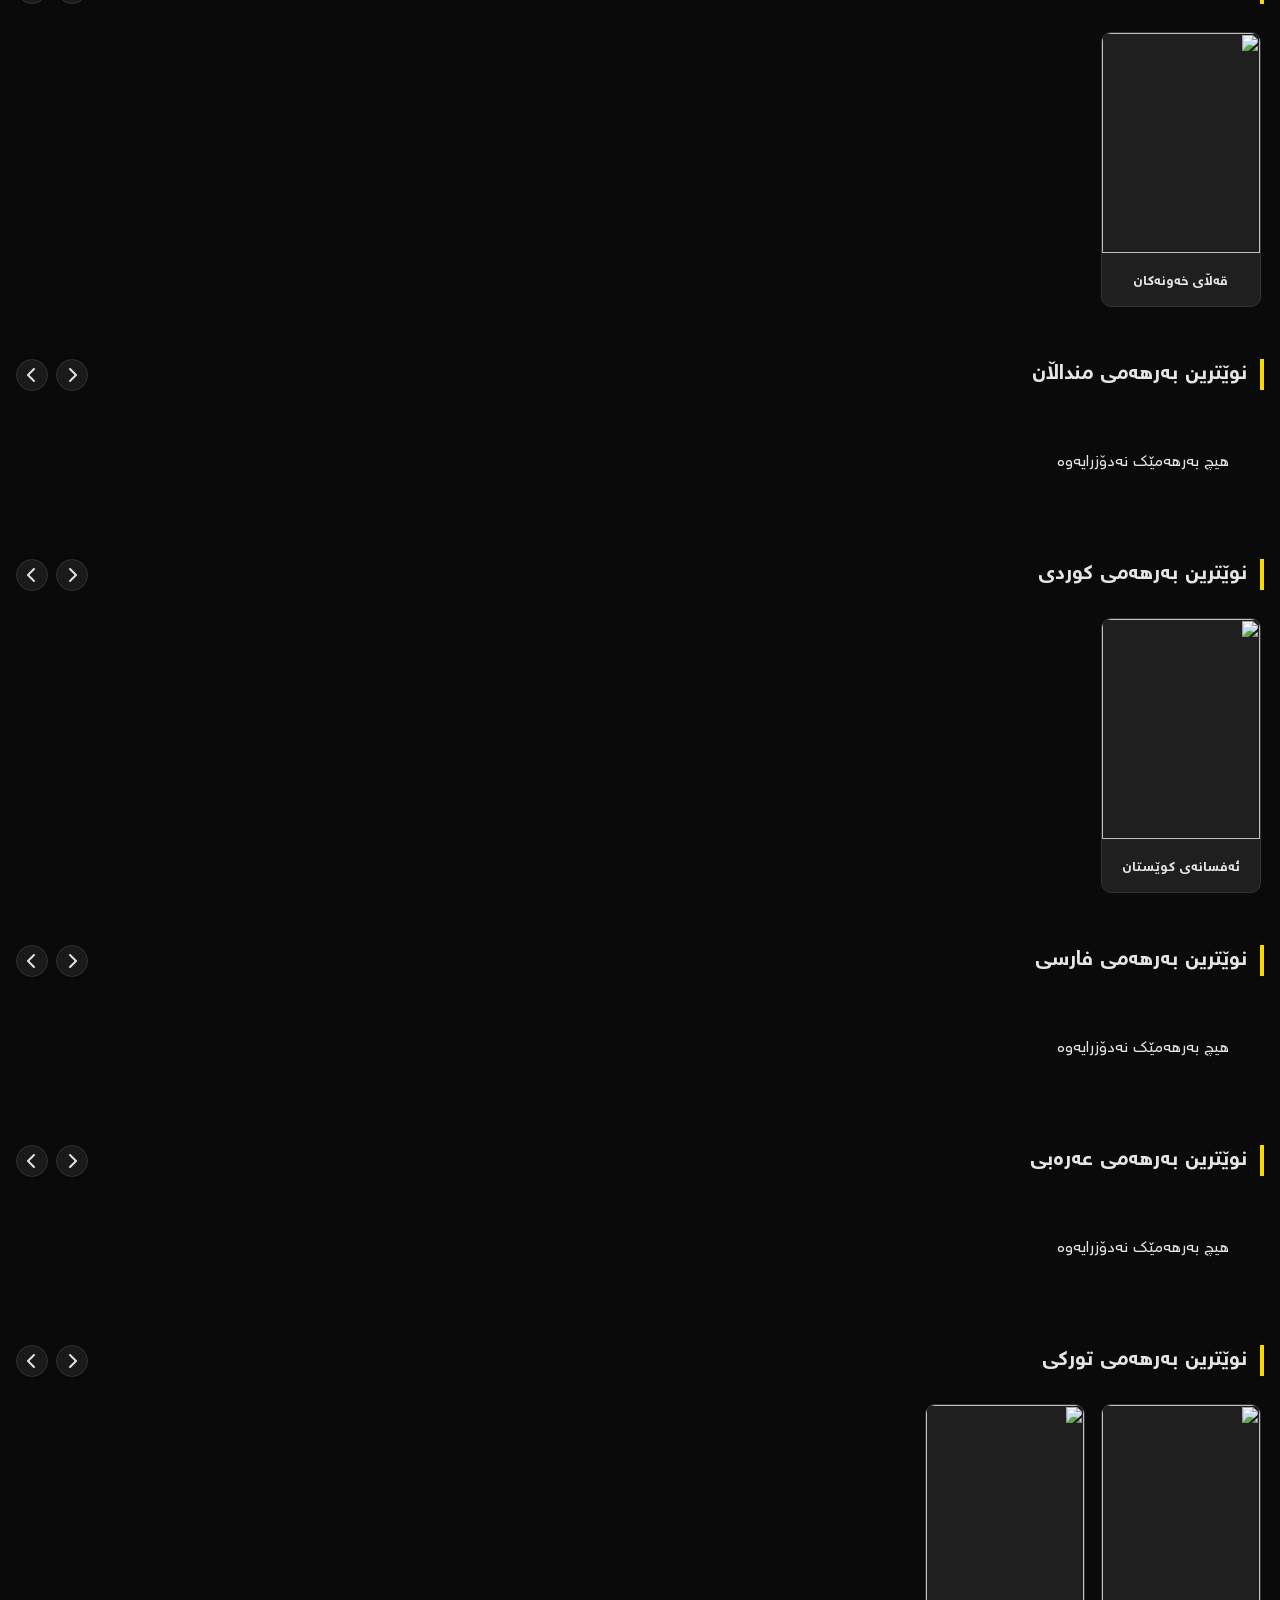
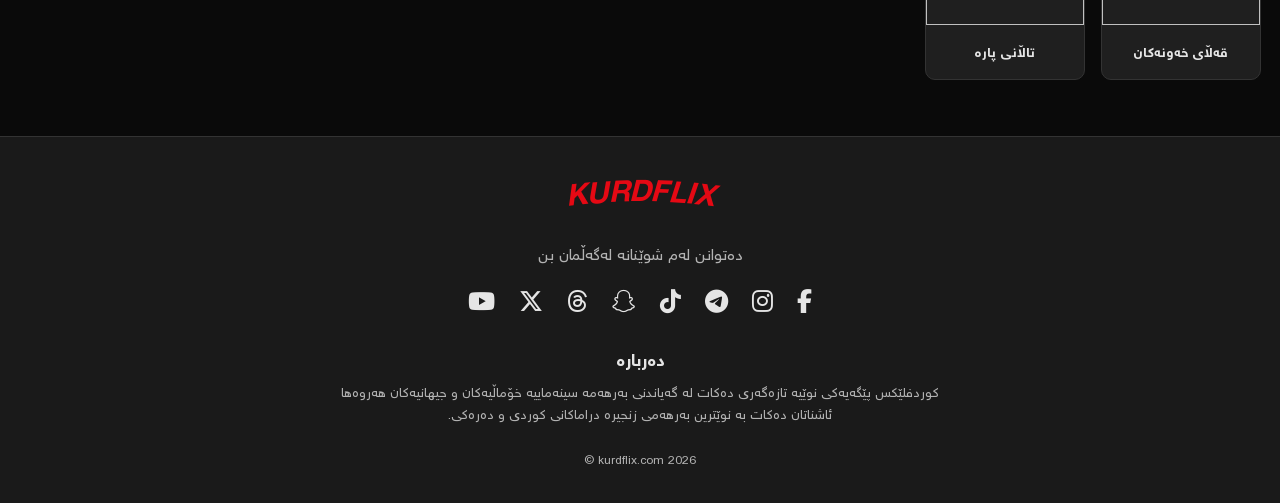
==== commit af1b29d1: "Update index.html" ====
--- a/index.html
+++ b/index.html
@@ -12,7 +12,17 @@
     <!-- ==================== ناوبار (بانەڕ) ==================== -->
     <nav class="navbar">
         <div class="nav-container">
-            <div class="hamburger" id="hamburgerBtn"><i class="fas fa-bars"></i></div>
+            <!-- لای چەپ: هەمبەرگەر و ئایکۆنی گەڕان بۆ مۆبایل -->
+            <div class="nav-left">
+                <div class="hamburger" id="hamburgerBtn"><i class="fas fa-bars"></i></div>
+                <div class="mobile-search-icon" id="mobileSearchIcon"><i class="fas fa-search"></i></div>
+                <!-- ئەم ئەکشنانە تەنها لە کۆمپیوتەر و تابلێتدا دەردەکەون -->
+                <div class="search-icon" id="searchIcon"><i class="fas fa-search"></i></div>
+                <div class="login-icon" id="loginIcon"><i class="fas fa-user"></i></div>
+                <button class="vip-btn" id="vipBtn">VIP</button>
+            </div>
+
+            <!-- ناوەڕاست: لۆگۆ -->
             <div class="logo" id="logoBtn">
                 <svg xmlns="http://www.w3.org/2000/svg" viewBox="0 0 900 195" class="logo-svg">
                     <defs><path id="arcPath" d="M 10,168 Q 450,100 890,168" /></defs>
@@ -21,7 +31,8 @@
                     </text>
                 </svg>
             </div>
-            <div class="mobile-search-icon" id="mobileSearchIcon"><i class="fas fa-search"></i></div>
+
+            <!-- لای ڕاست: مینیو -->
             <ul class="nav-menu" id="navMenu">
                 <li><a href="all-movies.html?type=films">فیلمەکان</a></li>
                 <li><a href="all-movies.html?type=series">زنجیرەکان</a></li>
@@ -30,115 +41,15 @@
                 <li><a href="all-movies.html?top250">Top 250</a></li>
                 <li><a href="staff.html">ستافی کوردفلێکس</a></li>
             </ul>
-            <div class="nav-actions">
-                <div class="search-icon" id="searchIcon"><i class="fas fa-search"></i></div>
-                <div class="login-icon" id="loginIcon"><i class="fas fa-user"></i></div>
-                <button class="vip-btn" id="vipBtn">VIP</button>
-            </div>
-        </div>
+        </div>
+        
+        <!-- فۆرمی گەڕان -->
         <div class="search-form" id="searchForm" style="display: none;">
             <input type="text" id="searchInput" placeholder="گەڕان بە ناوی فیلم یان زنجیرە...">
             <button id="searchClose"><i class="fas fa-times"></i></button>
             <div id="searchResults" class="search-results"></div>
         </div>
     </nav>
-
-    <!-- ==================== سلایدی سەرەکی ==================== -->
-    <section class="hero-carousel">
-        <div class="carousel-container" id="carouselContainer"></div>
-        <div class="carousel-dots" id="carouselDots"></div>
-    </section>
-
-    <!-- ==================== بەشەکانی فیلم و زنجیرەکان ==================== -->
-    <main class="container">
-        <section class="movies-section">
-            <div class="section-header">
-                <h2><a href="all-movies.html?type=latest" class="section-link">نوێترین بەرهەمەکان</a></h2>
-                <div class="slider-controls">
-                    <button class="slider-btn prev-btn" data-slider="latest-slider"><i class="fas fa-chevron-right"></i></button>
-                    <button class="slider-btn next-btn" data-slider="latest-slider"><i class="fas fa-chevron-left"></i></button>
-                </div>
-            </div>
-            <div class="slider-container" id="latest-slider"><div class="movies-slider" id="latestMoviesSlider"></div></div>
-        </section>
-
-        <section class="movies-section">
-            <div class="section-header">
-                <h2><a href="all-movies.html?type=films" class="section-link">نوێترین فیلمەکان</a></h2>
-                <div class="slider-controls">
-                    <button class="slider-btn prev-btn" data-slider="films-slider"><i class="fas fa-chevron-right"></i></button>
-                    <button class="slider-btn next-btn" data-slider="films-slider"><i class="fas fa-chevron-left"></i></button>
-                </div>
-            </div>
-            <div class="slider-container" id="films-slider"><div class="movies-slider" id="filmsSlider"></div></div>
-        </section>
-
-        <section class="movies-section">
-            <div class="section-header">
-                <h2><a href="all-movies.html?type=series" class="section-link">نوێترین زنجیرەکان</a></h2>
-                <div class="slider-controls">
-                    <button class="slider-btn prev-btn" data-slider="series-slider"><i class="fas fa-chevron-right"></i></button>
-                    <button class="slider-btn next-btn" data-slider="series-slider"><i class="fas fa-chevron-left"></i></button>
-                </div>
-            </div>
-            <div class="slider-container" id="series-slider"><div class="movies-slider" id="seriesSlider"></div></div>
-        </section>
-
-        <section class="movies-section">
-            <div class="section-header">
-                <h2><a href="all-movies.html?category=kids" class="section-link">نوێترین بەرهەمی منداڵان</a></h2>
-                <div class="slider-controls">
-                    <button class="slider-btn prev-btn" data-slider="kids-slider"><i class="fas fa-chevron-right"></i></button>
-                    <button class="slider-btn next-btn" data-slider="kids-slider"><i class="fas fa-chevron-left"></i></button>
-                </div>
-            </div>
-            <div class="slider-container" id="kids-slider"><div class="movies-slider" id="kidsSlider"></div></div>
-        </section>
-
-        <section class="movies-section">
-            <div class="section-header">
-                <h2><a href="all-movies.html?lang=kurdish" class="section-link">نوێترین بەرهەمی کوردی</a></h2>
-                <div class="slider-controls">
-                    <button class="slider-btn prev-btn" data-slider="kurdish-slider"><i class="fas fa-chevron-right"></i></button>
-                    <button class="slider-btn next-btn" data-slider="kurdish-slider"><i class="fas fa-chevron-left"></i></button>
-                </div>
-            </div>
-            <div class="slider-container" id="kurdish-slider"><div class="movies-slider" id="kurdishSlider"></div></div>
-        </section>
-
-        <section class="movies-section">
-            <div class="section-header">
-                <h2><a href="all-movies.html?lang=persian" class="section-link">نوێترین بەرهەمی فارسی</a></h2>
-                <div class="slider-controls">
-                    <button class="slider-btn prev-btn" data-slider="persian-slider"><i class="fas fa-chevron-right"></i></button>
-                    <button class="slider-btn next-btn" data-slider="persian-slider"><i class="fas fa-chevron-left"></i></button>
-                </div>
-            </div>
-            <div class="slider-container" id="persian-slider"><div class="movies-slider" id="persianSlider"></div></div>
-        </section>
-
-        <section class="movies-section">
-            <div class="section-header">
-                <h2><a href="all-movies.html?lang=arabic" class="section-link">نوێترین بەرهەمی عەرەبی</a></h2>
-                <div class="slider-controls">
-                    <button class="slider-btn prev-btn" data-slider="arabic-slider"><i class="fas fa-chevron-right"></i></button>
-                    <button class="slider-btn next-btn" data-slider="arabic-slider"><i class="fas fa-chevron-left"></i></button>
-                </div>
-            </div>
-            <div class="slider-container" id="arabic-slider"><div class="movies-slider" id="arabicSlider"></div></div>
-        </section>
-
-        <section class="movies-section">
-            <div class="section-header">
-                <h2><a href="all-movies.html?lang=turkish" class="section-link">نوێترین بەرهەمی تورکی</a></h2>
-                <div class="slider-controls">
-                    <button class="slider-btn prev-btn" data-slider="turkish-slider"><i class="fas fa-chevron-right"></i></button>
-                    <button class="slider-btn next-btn" data-slider="turkish-slider"><i class="fas fa-chevron-left"></i></button>
-                </div>
-            </div>
-            <div class="slider-container" id="turkish-slider"><div class="movies-slider" id="turkishSlider"></div></div>
-        </section>
-    </main>
 
     <!-- ==================== مێنیوی مۆبایل ==================== -->
     <div class="mobile-menu-overlay" id="mobileMenuOverlay"></div>
@@ -160,6 +71,103 @@
         </div>
     </div>
 
+    <!-- ==================== سلایدی سەرەکی ==================== -->
+    <section class="hero-carousel">
+        <div class="carousel-container" id="carouselContainer"></div>
+        <div class="carousel-dots" id="carouselDots"></div>
+    </section>
+
+    <!-- ==================== بەشەکانی فیلم و زنجیرەکان ==================== -->
+    <main class="container">
+        <section class="movies-section">
+            <div class="section-header">
+                <h2><a href="all-movies.html?type=latest" class="section-link">نوێترین بەرهەمەکان</a></h2>
+                <div class="slider-controls">
+                    <button class="slider-btn prev-btn" data-slider="latest-slider"><i class="fas fa-chevron-right"></i></button>
+                    <button class="slider-btn next-btn" data-slider="latest-slider"><i class="fas fa-chevron-left"></i></button>
+                </div>
+            </div>
+            <div class="slider-container" id="latest-slider"><div class="movies-slider" id="latestMoviesSlider"></div></div>
+        </section>
+
+        <section class="movies-section">
+            <div class="section-header">
+                <h2><a href="all-movies.html?type=films" class="section-link">نوێترین فیلمەکان</a></h2>
+                <div class="slider-controls">
+                    <button class="slider-btn prev-btn" data-slider="films-slider"><i class="fas fa-chevron-right"></i></button>
+                    <button class="slider-btn next-btn" data-slider="films-slider"><i class="fas fa-chevron-left"></i></button>
+                </div>
+            </div>
+            <div class="slider-container" id="films-slider"><div class="movies-slider" id="filmsSlider"></div></div>
+        </section>
+
+        <section class="movies-section">
+            <div class="section-header">
+                <h2><a href="all-movies.html?type=series" class="section-link">نوێترین زنجیرەکان</a></h2>
+                <div class="slider-controls">
+                    <button class="slider-btn prev-btn" data-slider="series-slider"><i class="fas fa-chevron-right"></i></button>
+                    <button class="slider-btn next-btn" data-slider="series-slider"><i class="fas fa-chevron-left"></i></button>
+                </div>
+            </div>
+            <div class="slider-container" id="series-slider"><div class="movies-slider" id="seriesSlider"></div></div>
+        </section>
+
+        <section class="movies-section">
+            <div class="section-header">
+                <h2><a href="all-movies.html?category=kids" class="section-link">نوێترین بەرهەمی منداڵان</a></h2>
+                <div class="slider-controls">
+                    <button class="slider-btn prev-btn" data-slider="kids-slider"><i class="fas fa-chevron-right"></i></button>
+                    <button class="slider-btn next-btn" data-slider="kids-slider"><i class="fas fa-chevron-left"></i></button>
+                </div>
+            </div>
+            <div class="slider-container" id="kids-slider"><div class="movies-slider" id="kidsSlider"></div></div>
+        </section>
+
+        <section class="movies-section">
+            <div class="section-header">
+                <h2><a href="all-movies.html?lang=kurdish" class="section-link">نوێترین بەرهەمی کوردی</a></h2>
+                <div class="slider-controls">
+                    <button class="slider-btn prev-btn" data-slider="kurdish-slider"><i class="fas fa-chevron-right"></i></button>
+                    <button class="slider-btn next-btn" data-slider="kurdish-slider"><i class="fas fa-chevron-left"></i></button>
+                </div>
+            </div>
+            <div class="slider-container" id="kurdish-slider"><div class="movies-slider" id="kurdishSlider"></div></div>
+        </section>
+
+        <section class="movies-section">
+            <div class="section-header">
+                <h2><a href="all-movies.html?lang=persian" class="section-link">نوێترین بەرهەمی فارسی</a></h2>
+                <div class="slider-controls">
+                    <button class="slider-btn prev-btn" data-slider="persian-slider"><i class="fas fa-chevron-right"></i></button>
+                    <button class="slider-btn next-btn" data-slider="persian-slider"><i class="fas fa-chevron-left"></i></button>
+                </div>
+            </div>
+            <div class="slider-container" id="persian-slider"><div class="movies-slider" id="persianSlider"></div></div>
+        </section>
+
+        <section class="movies-section">
+            <div class="section-header">
+                <h2><a href="all-movies.html?lang=arabic" class="section-link">نوێترین بەرهەمی عەرەبی</a></h2>
+                <div class="slider-controls">
+                    <button class="slider-btn prev-btn" data-slider="arabic-slider"><i class="fas fa-chevron-right"></i></button>
+                    <button class="slider-btn next-btn" data-slider="arabic-slider"><i class="fas fa-chevron-left"></i></button>
+                </div>
+            </div>
+            <div class="slider-container" id="arabic-slider"><div class="movies-slider" id="arabicSlider"></div></div>
+        </section>
+
+        <section class="movies-section">
+            <div class="section-header">
+                <h2><a href="all-movies.html?lang=turkish" class="section-link">نوێترین بەرهەمی تورکی</a></h2>
+                <div class="slider-controls">
+                    <button class="slider-btn prev-btn" data-slider="turkish-slider"><i class="fas fa-chevron-right"></i></button>
+                    <button class="slider-btn next-btn" data-slider="turkish-slider"><i class="fas fa-chevron-left"></i></button>
+                </div>
+            </div>
+            <div class="slider-container" id="turkish-slider"><div class="movies-slider" id="turkishSlider"></div></div>
+        </section>
+    </main>
+
     <!-- ==================== فووتەر ==================== -->
     <footer>
         <div class="footer-social">
--- a/style.css
+++ b/style.css
@@ -15,27 +15,17 @@
     font-display: swap;
 }
 
-/* ========== گۆڕاوەکانی ڕەنگ بۆ Dark/Light mode ========== */
+/* ========== گۆڕاوەکانی ڕەنگ ========== */
 :root {
     --bg-primary: #0A0A0A;
     --bg-secondary: #1A1A1A;
     --text-primary: #E5E5E5;
     --text-secondary: #B3B3B3;
-    --accent: #E50914;
+    --accent-gold: linear-gradient(135deg, #FFD700, #FFA500);
     --card-bg: #1F1F1F;
     --border: #333;
     --nav-bg-scroll: #292929;
-}
-
-[data-theme="light"] {
-    --bg-primary: #F5F5F5;
-    --bg-secondary: #FFFFFF;
-    --text-primary: #1A1A1A;
-    --text-secondary: #666;
-    --accent: #E50914;
-    --card-bg: #FFFFFF;
-    --border: #DDD;
-    --nav-bg-scroll: #E5E5E5;
+    --hover-bg: rgba(59, 59, 59, 0.4);
 }
 
 * {
@@ -65,27 +55,31 @@
     transition: background-image 0.3s ease;
 }
 
-/* کاتێک سکرۆڵ کراوە (زیاتر لە 150px)، بانەڕەکە بە تەواوی ڕەنگ دەگرێت */
 .navbar.scrolled {
     background-image: linear-gradient(to bottom, #292929 0%, #292929 100%);
     border-bottom: 1px solid var(--border);
 }
 
-[data-theme="light"] .navbar.scrolled {
-    background-image: linear-gradient(to bottom, #E5E5E5 0%, #E5E5E5 100%);
-}
-
 .nav-container {
     display: flex;
     justify-content: space-between;
     align-items: center;
     gap: 1rem;
-}
-
+    position: relative;
+}
+
+/* لای چەپ (ئەکشنەکان) */
+.nav-left {
+    display: flex;
+    align-items: center;
+    gap: 0.8rem;
+    flex-shrink: 0;
+}
+
+/* ناوەڕاست (لۆگۆ) */
 .logo {
-    display: flex;
-    align-items: center;
-    line-height: 0;
+    flex-shrink: 0;
+    cursor: pointer;
 }
 
 .logo svg {
@@ -94,7 +88,33 @@
     display: block;
 }
 
-.hamburger, .mobile-search-icon {
+/* لای ڕاست (مینیو) */
+.nav-menu {
+    display: flex;
+    list-style: none;
+    gap: 1rem;
+    margin: 0;
+    padding: 0;
+    flex-shrink: 0;
+}
+
+.nav-menu > li > a {
+    color: var(--text-primary);
+    text-decoration: none;
+    font-size: 0.85rem;
+    padding: 0.5rem 0.6rem;
+    white-space: nowrap;
+    transition: background-color 0.2s;
+    border-radius: 5px;
+}
+
+.nav-menu > li > a:hover {
+    color: var(--text-primary);
+    background-color: var(--hover-bg);
+}
+
+/* هەمبەرگەر */
+.hamburger {
     display: none;
     background: none;
     border: none;
@@ -104,85 +124,31 @@
     padding: 0.5rem;
 }
 
-.nav-menu {
-    display: flex;
-    list-style: none;
-    gap: 1rem;
-    margin: 0;
-    padding: 0;
-}
-
-.nav-menu > li > a {
-    color: var(--text-primary);
-    text-decoration: none;
-    font-size: 0.85rem;
-    padding: 0.5rem 0;
+/* ئایکۆنی گەڕان لە مۆبایل */
+.mobile-search-icon {
+    display: none;
+    background: none;
+    border: none;
+    font-size: 1.5rem;
+    cursor: pointer;
+    color: var(--text-primary);
+    padding: 0.5rem;
+}
+
+/* ئەکشنەکان */
+.search-icon, .login-icon {
+    cursor: pointer;
+    font-size: 1.1rem;
+    color: var(--text-primary);
     display: flex;
     align-items: center;
-    gap: 0.3rem;
-    white-space: nowrap;
-}
-
-.nav-menu > li > a:hover {
-    color: var(--accent);
-}
-
-.dropdown {
-    position: relative;
-}
-
-.dropdown-menu {
-    position: absolute;
-    top: 100%;
-    right: 0;
-    background-color: var(--bg-secondary);
-    border: 1px solid var(--border);
-    border-radius: 8px;
-    min-width: 200px;
-    opacity: 0;
-    visibility: hidden;
-    transition: all 0.3s;
-    z-index: 100;
-    list-style: none;
-    padding: 0.5rem 0;
-}
-
-.dropdown:hover .dropdown-menu {
-    opacity: 1;
-    visibility: visible;
-}
-
-.dropdown-menu li a {
-    display: block;
-    padding: 0.5rem 1rem;
-    color: var(--text-primary);
-    text-decoration: none;
-    font-size: 0.85rem;
-}
-
-.dropdown-menu li a:hover {
-    background-color: var(--accent);
-    color: white;
-}
-
-.nav-actions {
-    display: flex;
-    align-items: center;
-    gap: 0.8rem;
-}
-
-.search-icon, .login-icon {
-    cursor: pointer;
-    font-size: 1.1rem;
-    color: var(--text-primary);
-    display: flex;
-    align-items: center;
 }
 
 .search-icon:hover, .login-icon:hover {
-    color: var(--accent);
-}
-
+    color: var(--text-primary);
+}
+
+/* دوگمەی VIP */
 .vip-btn {
     background: linear-gradient(135deg, #FFD700, #FFA500);
     border: none;
@@ -193,60 +159,12 @@
     cursor: pointer;
     font-size: 0.8rem;
     white-space: nowrap;
-}
-
-.theme-toggle {
-    display: flex;
-    align-items: center;
-    gap: 0.3rem;
-}
-
-.theme-toggle i {
-    font-size: 0.9rem;
-    color: var(--text-secondary);
-}
-
-.switch {
-    position: relative;
-    display: inline-block;
-    width: 40px;
-    height: 20px;
-}
-
-.switch input {
-    opacity: 0;
-    width: 0;
-    height: 0;
-}
-
-.slider {
-    position: absolute;
-    cursor: pointer;
-    top: 0;
-    left: 0;
-    right: 0;
-    bottom: 0;
-    background-color: #ccc;
-    border-radius: 34px;
-}
-
-.slider:before {
-    position: absolute;
-    content: "";
-    height: 14px;
-    width: 14px;
-    left: 3px;
-    bottom: 3px;
-    background-color: white;
-    border-radius: 50%;
-}
-
-input:checked + .slider {
-    background-color: var(--accent);
-}
-
-input:checked + .slider:before {
-    transform: translateX(20px);
+    transition: transform 0.2s;
+}
+
+.vip-btn:hover {
+    background: linear-gradient(135deg, #E6C200, #CC8400);
+    transform: scale(1.02);
 }
 
 .search-form {
@@ -287,298 +205,8 @@
 }
 
 .search-results .search-item:hover {
-    background-color: var(--accent);
-    color: white;
-}
-
-/* ========== سلایدی سەرەکی (بەبێ پاشەڕەنگ) ========== */
-.hero-carousel {
-    position: relative;
-    width: 100%;
-    height: auto;
-    aspect-ratio: 27 / 40;
-    overflow: hidden;
-    margin-top: 0;
-    background-color: #000;
-}
-
-.carousel-container {
-    position: relative;
-    width: 100%;
-    height: 100%;
-}
-
-.carousel-slide {
-    position: absolute;
-    top: 0;
-    left: 0;
-    width: 100%;
-    height: 100%;
-    opacity: 0;
-    transition: opacity 0.5s ease;
-}
-
-.carousel-slide.active {
-    opacity: 1;
-}
-
-.carousel-bg-img {
-    position: absolute;
-    top: 0;
-    left: 0;
-    width: 100%;
-    height: 100%;
-    object-fit: cover;
-    object-position: center;
-}
-
-@media (min-width: 769px) {
-    .carousel-bg-img {
-        object-fit: contain;
-        background-color: var(--bg-primary);
-    }
-    .hero-carousel {
-        background-color: var(--bg-primary);
-    }
-}
-
-/* ناوەڕۆکی سلاید - بەبێ پاشەڕەنگ */
-.carousel-content {
-    position: absolute;
-    bottom: 4%;
-    left: 0;
-    right: 0;
-    /* هیچ پاشەڕەنگێک نییە */
-    padding: 2rem 2rem 2.5rem 2rem;
-    text-align: center;
-    color: white;
-    display: flex;
-    flex-direction: column;
-    align-items: center;
-    justify-content: center;
-    gap: 0.5rem;
-    z-index: 10;
-    pointer-events: none;
-}
-
-.carousel-content .carousel-btn {
-    pointer-events: auto;
-}
-
-.carousel-meta-row {
-    display: flex;
-    flex-wrap: wrap;
-    align-items: center;
-    justify-content: center;
-    gap: 0.5rem 1rem;
-    margin-bottom: 0.25rem;
-}
-
-.carousel-genres {
-    display: flex;
-    flex-wrap: wrap;
-    gap: 0.5rem;
-    justify-content: center;
-}
-
-.genre-tag {
-    background-color: rgba(0,0,0,0.6);
-    padding: 0.3rem 0.9rem;
-    border-radius: 25px;
-    font-size: 0.9rem;
-    font-weight: normal;
-}
-
-.carousel-year {
-    font-size: 0.9rem;
-    opacity: 0.9;
-    background-color: rgba(0,0,0,0.6);
-    padding: 0.3rem 0.9rem;
-    border-radius: 25px;
-}
-
-.carousel-desc {
-    font-size: 1rem;
-    max-width: 70%;
-    margin: 0.25rem 0;
-    line-height: 1.5;
-    text-shadow: 1px 1px 2px rgba(0,0,0,0.5);
-}
-
-.carousel-buttons {
-    display: flex;
-    gap: 1rem;
-    margin-top: 0.5rem;
-}
-
-.carousel-btn {
-    padding: 0.6rem 1.8rem;
-    border: none;
-    border-radius: 40px;
-    cursor: pointer;
-    font-size: 1rem;
-    font-family: 'NRT', sans-serif;
-    font-weight: bold;
-    transition: all 0.3s ease;
-}
-
-.carousel-btn.trailer {
-    background-color: var(--accent);
-    color: white;
-}
-
-.carousel-btn.info {
-    background-color: rgba(0,0,0,0.6);
-    color: white;
-}
-
-.carousel-btn.trailer:hover, .carousel-btn.info:hover {
-    transform: scale(1.05);
-}
-
-.carousel-dots {
-    position: absolute;
-    bottom: 20px;
-    left: 0;
-    right: 0;
-    display: flex;
-    justify-content: center;
-    gap: 0.8rem;
-    z-index: 10;
-}
-
-.dot {
-    width: 10px;
-    height: 10px;
-    border-radius: 50%;
-    background-color: rgba(255,255,255,0.5);
-    cursor: pointer;
-    transition: all 0.3s ease;
-}
-
-.dot.active {
-    background-color: var(--accent);
-    width: 24px;
-    border-radius: 5px;
-}
-
-/* ========== بەشەکانی فیلم و زنجیرەکان ========== */
-.container {
-    max-width: 1400px;
-    margin: 2rem auto;
-    padding: 0 1rem;
-}
-
-.movies-section {
-    margin-bottom: 2.5rem;
-}
-
-.section-header {
-    display: flex;
-    justify-content: space-between;
-    align-items: center;
-    margin-bottom: 1rem;
-}
-
-.section-header h2 a {
-    color: var(--text-primary);
-    text-decoration: none;
-    font-size: 1.3rem;
-    border-right: 4px solid var(--accent);
-    padding-right: 0.8rem;
-    transition: color 0.3s;
-}
-
-.section-header h2 a:hover {
-    color: var(--accent);
-}
-
-.slider-controls {
-    display: flex;
-    gap: 0.5rem;
-}
-
-.slider-btn {
-    background-color: var(--bg-secondary);
-    border: 1px solid var(--border);
-    color: var(--text-primary);
-    width: 32px;
-    height: 32px;
-    border-radius: 50%;
-    cursor: pointer;
-    font-size: 1rem;
-    display: flex;
-    align-items: center;
-    justify-content: center;
-    transition: all 0.3s;
-}
-
-.slider-btn:hover {
-    background-color: var(--accent);
-    color: white;
-}
-
-.slider-container {
-    overflow-x: hidden;
-    position: relative;
-}
-
-.movies-slider {
-    display: flex;
-    gap: 1rem;
-    overflow-x: auto;
-    scroll-behavior: smooth;
-    scrollbar-width: thin;
-    padding: 0.5rem 0.2rem;
-}
-
-.movies-slider::-webkit-scrollbar {
-    height: 6px;
-}
-
-.movies-slider::-webkit-scrollbar-track {
-    background: var(--bg-secondary);
-    border-radius: 10px;
-}
-
-.movies-slider::-webkit-scrollbar-thumb {
-    background: var(--accent);
-    border-radius: 10px;
-}
-
-.movie-card {
-    flex: 0 0 160px;
-    background-color: var(--card-bg);
-    border-radius: 10px;
-    overflow: hidden;
-    cursor: pointer;
-    transition: transform 0.3s, box-shadow 0.3s;
-    border: 1px solid var(--border);
-}
-
-.movie-card:hover {
-    transform: scale(1.05);
-    box-shadow: 0 10px 20px rgba(0,0,0,0.3);
-}
-
-.movie-poster {
-    width: 100%;
-    height: 220px;
-    object-fit: cover;
-}
-
-.movie-info {
-    padding: 0.6rem;
-    text-align: center;
-}
-
-.movie-title {
-    font-size: 0.85rem;
-    margin-bottom: 0.2rem;
-    font-weight: bold;
-    white-space: nowrap;
-    overflow: hidden;
-    text-overflow: ellipsis;
+    background-color: var(--border);
+    color: var(--text-primary);
 }
 
 /* ========== مێنیوی مۆبایل ========== */
@@ -636,7 +264,7 @@
 .mobile-nav-links {
     display: flex;
     flex-direction: column;
-    gap: 0.5rem;
+    gap: 1rem;
     margin-bottom: 2rem;
 }
 
@@ -644,38 +272,15 @@
     color: var(--text-primary);
     text-decoration: none;
     font-size: 1rem;
-    padding: 0.5rem 0;
+    padding: 0.5rem 0.6rem;
     display: block;
-}
-
-.mobile-dropdown-toggle {
-    display: flex;
-    justify-content: space-between;
-    align-items: center;
-    width: 100%;
-    background: none;
-    border: none;
-    color: var(--text-primary);
-    font-size: 1rem;
-    padding: 0.5rem 0;
-    cursor: pointer;
-}
-
-.mobile-dropdown-menu {
-    list-style: none;
-    padding-right: 1rem;
-    margin-top: 0.5rem;
-    display: none;
-}
-
-.mobile-dropdown-menu.active {
-    display: block;
-}
-
-.mobile-dropdown-menu li a {
-    font-size: 0.9rem;
-    padding: 0.4rem 0;
-    color: var(--text-secondary);
+    transition: background-color 0.2s;
+    border-radius: 5px;
+}
+
+.mobile-nav-links a:hover {
+    color: var(--text-primary);
+    background-color: var(--hover-bg);
 }
 
 .mobile-actions {
@@ -691,6 +296,10 @@
     align-items: center;
     gap: 0.5rem;
     cursor: pointer;
+    color: var(--text-primary);
+}
+
+.mobile-login:hover {
     color: var(--text-primary);
 }
 
@@ -702,12 +311,337 @@
     color: #1A1A1A;
     font-weight: bold;
     cursor: pointer;
-}
-
-.mobile-theme-toggle {
+    transition: transform 0.2s;
+}
+
+.mobile-vip-btn:hover {
+    background: linear-gradient(135deg, #E6C200, #CC8400);
+    transform: scale(1.02);
+}
+
+/* ========== سلایدی سەرەکی ========== */
+.hero-carousel {
+    position: relative;
+    width: 100%;
+    height: auto;
+    aspect-ratio: 27 / 40;
+    overflow: hidden;
+    margin-top: 0;
+    background-color: #000;
+}
+
+.carousel-container {
+    position: relative;
+    width: 100%;
+    height: 100%;
+}
+
+.carousel-slide {
+    position: absolute;
+    top: 0;
+    left: 0;
+    width: 100%;
+    height: 100%;
+    opacity: 0;
+    transition: opacity 0.5s ease;
+}
+
+.carousel-slide.active {
+    opacity: 1;
+}
+
+.carousel-bg-img {
+    position: absolute;
+    top: 0;
+    left: 0;
+    width: 100%;
+    height: 100%;
+    object-fit: cover;
+    object-position: top center;
+}
+
+@media (min-width: 1025px) {
+    .hero-carousel {
+        aspect-ratio: auto;
+        height: 85vh;
+        min-height: 600px;
+    }
+    .carousel-bg-img {
+        object-fit: cover;
+        object-position: top center;
+    }
+}
+
+@media (min-width: 769px) and (max-width: 1024px) {
+    .hero-carousel {
+        aspect-ratio: auto;
+        height: 60vh;
+        min-height: 450px;
+    }
+    .carousel-bg-img {
+        object-fit: cover;
+        object-position: top center;
+    }
+}
+
+@media (max-width: 768px) {
+    .hero-carousel {
+        aspect-ratio: 27 / 40;
+        height: auto;
+    }
+    .carousel-bg-img {
+        object-fit: cover;
+        object-position: top center;
+    }
+}
+
+.carousel-content {
+    position: absolute;
+    bottom: 0;
+    left: 0;
+    right: 0;
+    background: linear-gradient(to top, rgba(0,0,0,0.85) 0%, rgba(0,0,0,0.5) 50%, transparent 100%);
+    padding: 2rem 2rem 2.5rem 2rem;
+    text-align: center;
+    color: white;
+    display: flex;
+    flex-direction: column;
+    align-items: center;
+    justify-content: center;
+    gap: 0.5rem;
+    z-index: 10;
+    pointer-events: none;
+}
+
+.carousel-content .carousel-btn {
+    pointer-events: auto;
+}
+
+.carousel-meta-row {
+    display: flex;
+    flex-wrap: wrap;
+    align-items: center;
+    justify-content: center;
+    gap: 0.5rem 1rem;
+    margin-bottom: 0.25rem;
+}
+
+.carousel-genres {
+    display: flex;
+    flex-wrap: wrap;
+    gap: 0.5rem;
+    justify-content: center;
+}
+
+.genre-tag {
+    background-color: rgba(0,0,0,0.6);
+    padding: 0.3rem 0.9rem;
+    border-radius: 25px;
+    font-size: 0.9rem;
+    font-weight: normal;
+}
+
+.carousel-year {
+    font-size: 0.9rem;
+    opacity: 0.9;
+    background-color: rgba(0,0,0,0.6);
+    padding: 0.3rem 0.9rem;
+    border-radius: 25px;
+}
+
+.carousel-desc {
+    font-size: 1rem;
+    max-width: 70%;
+    margin: 0.25rem 0;
+    line-height: 1.5;
+    text-shadow: 1px 1px 2px rgba(0,0,0,0.5);
+}
+
+.carousel-buttons {
+    display: flex;
+    gap: 1rem;
+    margin-top: 0.5rem;
+}
+
+.carousel-btn {
+    padding: 0.6rem 1.8rem;
+    border: none;
+    border-radius: 40px;
+    cursor: pointer;
+    font-size: 1rem;
+    font-family: 'NRT', sans-serif;
+    font-weight: bold;
+    transition: transform 0.2s;
+}
+
+.carousel-btn.trailer {
+    background: linear-gradient(135deg, #FFD700, #FFA500);
+    color: #1A1A1A;
+}
+
+.carousel-btn.info {
+    background-color: rgba(0,0,0,0.6);
+    color: white;
+}
+
+.carousel-btn.trailer:hover {
+    background: linear-gradient(135deg, #E6C200, #CC8400);
+    transform: scale(1.02);
+}
+
+.carousel-btn.info:hover {
+    background-color: rgba(0,0,0,0.8);
+    transform: scale(1.02);
+}
+
+.carousel-dots {
+    position: absolute;
+    bottom: 20px;
+    left: 0;
+    right: 0;
+    display: flex;
+    justify-content: center;
+    gap: 0.8rem;
+    z-index: 10;
+}
+
+.dot {
+    width: 10px;
+    height: 10px;
+    border-radius: 50%;
+    background-color: rgba(255,255,255,0.5);
+    cursor: pointer;
+    transition: all 0.3s ease;
+}
+
+.dot.active {
+    background-color: #FFD700;
+    width: 24px;
+    border-radius: 5px;
+}
+
+/* ========== بەشەکانی فیلم و زنجیرەکان ========== */
+.container {
+    max-width: 1400px;
+    margin: 2rem auto;
+    padding: 0 1rem;
+}
+
+.movies-section {
+    margin-bottom: 2.5rem;
+}
+
+.section-header {
     display: flex;
     justify-content: space-between;
     align-items: center;
+    margin-bottom: 1rem;
+}
+
+.section-header h2 a {
+    color: var(--text-primary);
+    text-decoration: none;
+    font-size: 1.3rem;
+    border-right: 4px solid #FFD700;
+    padding-right: 0.8rem;
+}
+
+.section-header h2 a:hover {
+    color: var(--text-primary);
+}
+
+.slider-controls {
+    display: flex;
+    gap: 0.5rem;
+}
+
+.slider-btn {
+    background-color: var(--bg-secondary);
+    border: 1px solid var(--border);
+    color: var(--text-primary);
+    width: 32px;
+    height: 32px;
+    border-radius: 50%;
+    cursor: pointer;
+    font-size: 1rem;
+    display: flex;
+    align-items: center;
+    justify-content: center;
+    transition: transform 0.2s;
+}
+
+.slider-btn:hover {
+    background-color: var(--bg-secondary);
+    color: var(--text-primary);
+    transform: scale(1.05);
+}
+
+.slider-container {
+    overflow-x: hidden;
+    position: relative;
+}
+
+.movies-slider {
+    display: flex;
+    gap: 1rem;
+    overflow-x: auto;
+    scroll-behavior: smooth;
+    scrollbar-width: thin;
+    padding: 0.5rem 0.2rem;
+}
+
+.movies-slider::-webkit-scrollbar {
+    height: 6px;
+}
+
+.movies-slider::-webkit-scrollbar-track {
+    background: var(--bg-secondary);
+    border-radius: 10px;
+}
+
+.movies-slider::-webkit-scrollbar-thumb {
+    background: #FFD700;
+    border-radius: 10px;
+}
+
+.movie-card {
+    flex: 0 0 160px;
+    background-color: var(--card-bg);
+    border-radius: 10px;
+    overflow: hidden;
+    cursor: pointer;
+    transition: transform 0.3s, box-shadow 0.3s;
+    border: 1px solid var(--border);
+}
+
+.movie-card:hover {
+    transform: scale(1.05);
+    box-shadow: 0 10px 20px rgba(0,0,0,0.3);
+}
+
+.movie-poster {
+    width: 100%;
+    height: 220px;
+    object-fit: cover;
+}
+
+.movie-info {
+    padding: 0.6rem;
+    text-align: center;
+}
+
+.movie-title {
+    font-size: 0.85rem;
+    margin-bottom: 0.2rem;
+    font-weight: bold;
+    white-space: nowrap;
+    overflow: hidden;
+    text-overflow: ellipsis;
+}
+
+.movie-year {
+    font-size: 0.75rem;
+    color: #FFD700;
 }
 
 /* ========== فووتەر ========== */
@@ -743,11 +677,10 @@
 .social-icons a {
     color: var(--text-primary);
     font-size: 1.5rem;
-    transition: color 0.3s;
 }
 
 .social-icons a:hover {
-    color: var(--accent);
+    color: #FFD700;
 }
 
 .footer-about {
@@ -821,12 +754,33 @@
 .modal-content button {
     width: 100%;
     padding: 0.8rem;
-    background-color: var(--accent);
-    color: white;
+    background: linear-gradient(135deg, #FFD700, #FFA500);
+    color: #1A1A1A;
     border: none;
     border-radius: 8px;
     cursor: pointer;
     margin-top: 0.5rem;
+    font-weight: bold;
+    transition: transform 0.2s;
+}
+
+.modal-content button:hover {
+    background: linear-gradient(135deg, #E6C200, #CC8400);
+    transform: scale(1.02);
+}
+
+.modal-content p {
+    text-align: center;
+    margin-top: 1rem;
+}
+
+.modal-content a {
+    color: #FFD700;
+    text-decoration: none;
+}
+
+.modal-content a:hover {
+    color: #FFD700;
 }
 
 /* ========== Responsive ========== */
@@ -835,23 +789,44 @@
         padding: 0.5rem 1rem;
     }
     
-    .hamburger, .mobile-search-icon {
+    /* لە مۆبایلدا لۆگۆ لە ناوەڕاست */
+    .logo {
+        position: absolute;
+        left: 50%;
+        transform: translateX(-50%);
+    }
+    
+    .logo svg {
+        height: 28px;
+    }
+    
+    /* مینیو لە مۆبایلدا شاردنەوە */
+    .nav-menu {
+        display: none;
+    }
+    
+    /* هەمبەرگەر نمایش بکە */
+    .hamburger {
         display: flex;
         align-items: center;
         justify-content: center;
-        font-size: 1.8rem;
-    }
-    
-    .nav-menu, .nav-actions {
+    }
+    
+    /* ئایکۆنی گەڕان لە مۆبایلدا */
+    .mobile-search-icon {
+        display: flex;
+        align-items: center;
+        justify-content: center;
+    }
+    
+    /* ئەکشنەکانی مۆبایل - شاردنەوەی ئایکۆنی گەڕان و پرۆفایل و VIP لە ناوباردا */
+    .search-icon, .login-icon, .vip-btn {
         display: none;
-    }
-    
-    .logo svg {
-        height: 28px;
     }
     
     .hero-carousel {
         aspect-ratio: 27 / 40;
+        height: auto;
     }
     
     .carousel-content {
@@ -901,31 +876,6 @@
         font-size: 0.9rem;
     }
     
-    .mobile-nav-links a {
-        font-size: 1.15rem;
-    }
-    
-    .mobile-dropdown-toggle {
-        font-size: 1.15rem;
-    }
-    
-    .mobile-dropdown-menu li a {
-        font-size: 1rem;
-    }
-    
-    .mobile-login {
-        font-size: 1.1rem;
-    }
-    
-    .mobile-vip-btn {
-        font-size: 1rem;
-        padding: 0.6rem;
-    }
-    
-    .mobile-theme-toggle span {
-        font-size: 1rem;
-    }
-    
     .social-icons {
         gap: 1rem;
     }
@@ -943,19 +893,25 @@
     }
 }
 
-@media (min-width: 769px) and (max-width: 1024px) {
+@media (min-width: 769px) {
     .hero-carousel {
-        aspect-ratio: 27 / 40;
-    }
-    
-    .carousel-desc {
-        max-width: 80%;
+        aspect-ratio: auto;
+        height: 60vh;
+        min-height: 450px;
+    }
+}
+
+@media (min-width: 1025px) {
+    .hero-carousel {
+        height: 85vh;
+        min-height: 600px;
     }
 }
 
 @media (max-width: 480px) {
     .hero-carousel {
         aspect-ratio: 27 / 40;
+        height: auto;
     }
     
     .carousel-desc {
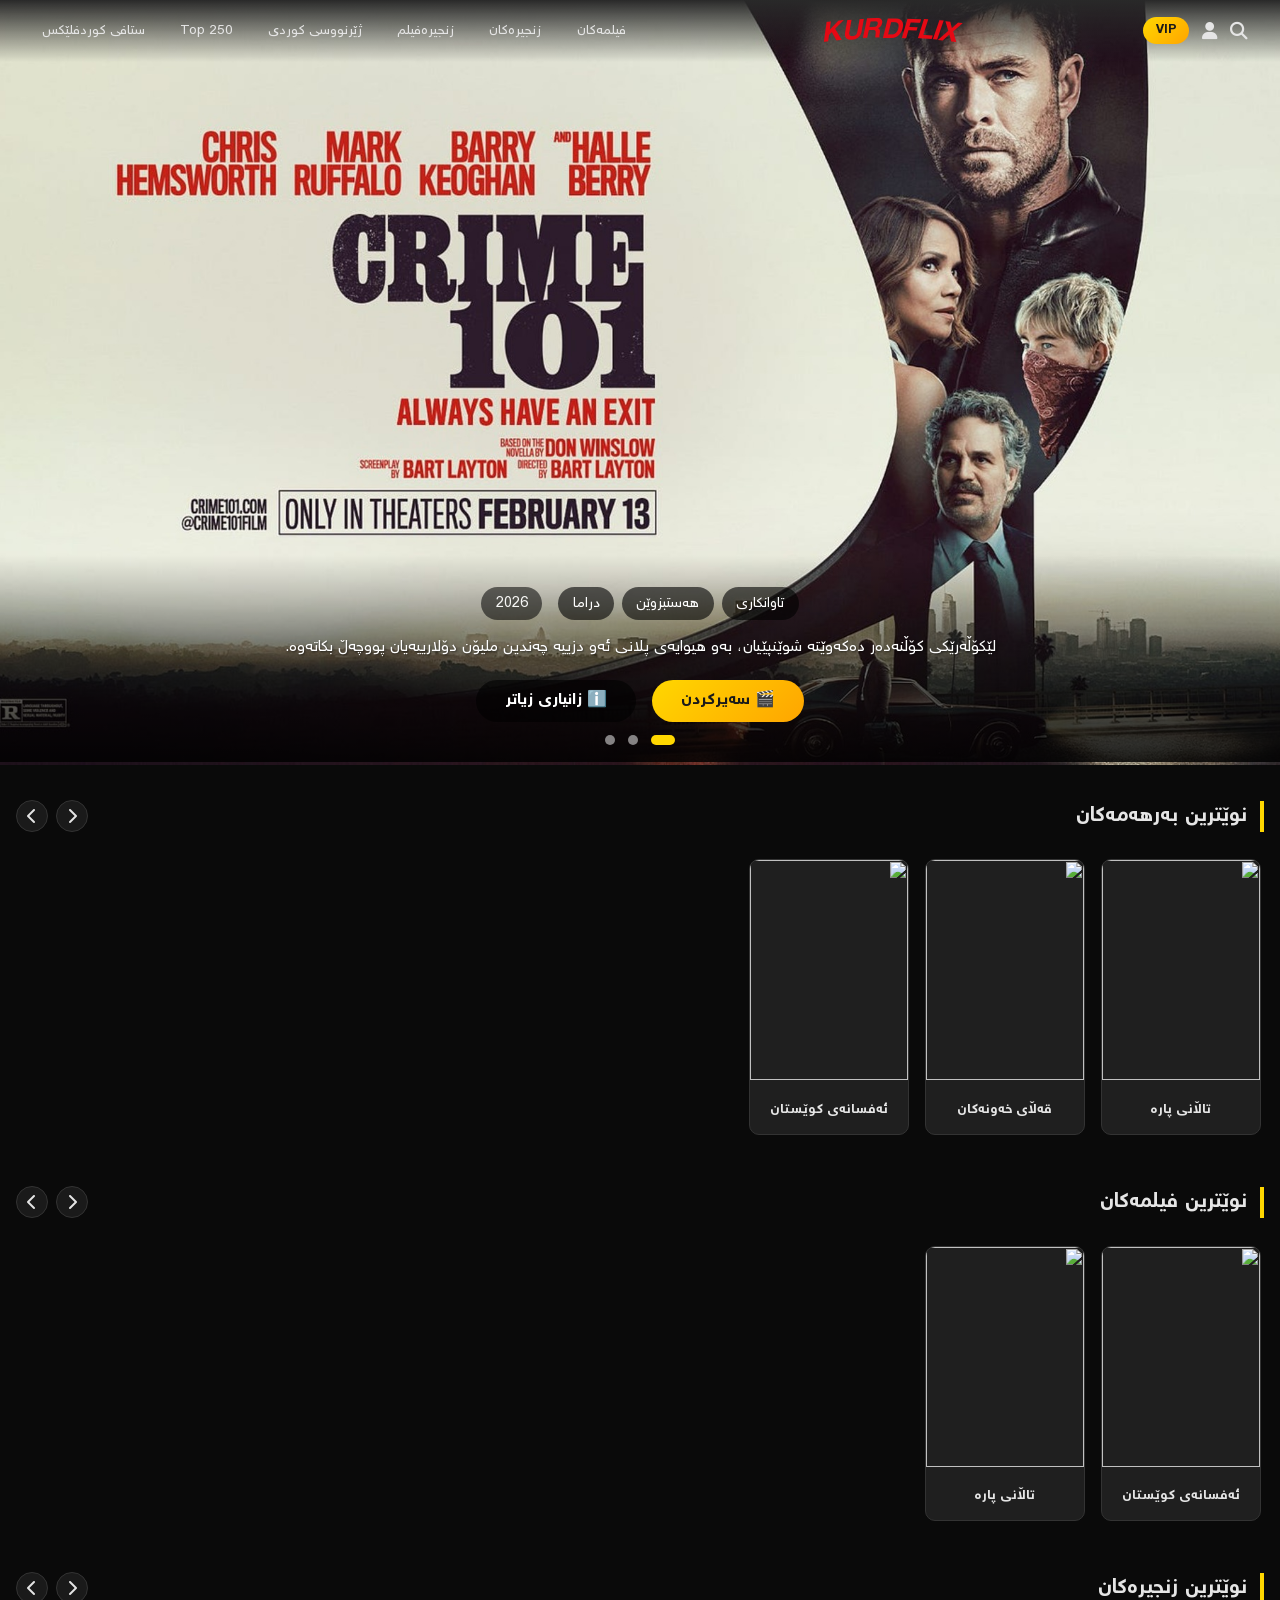
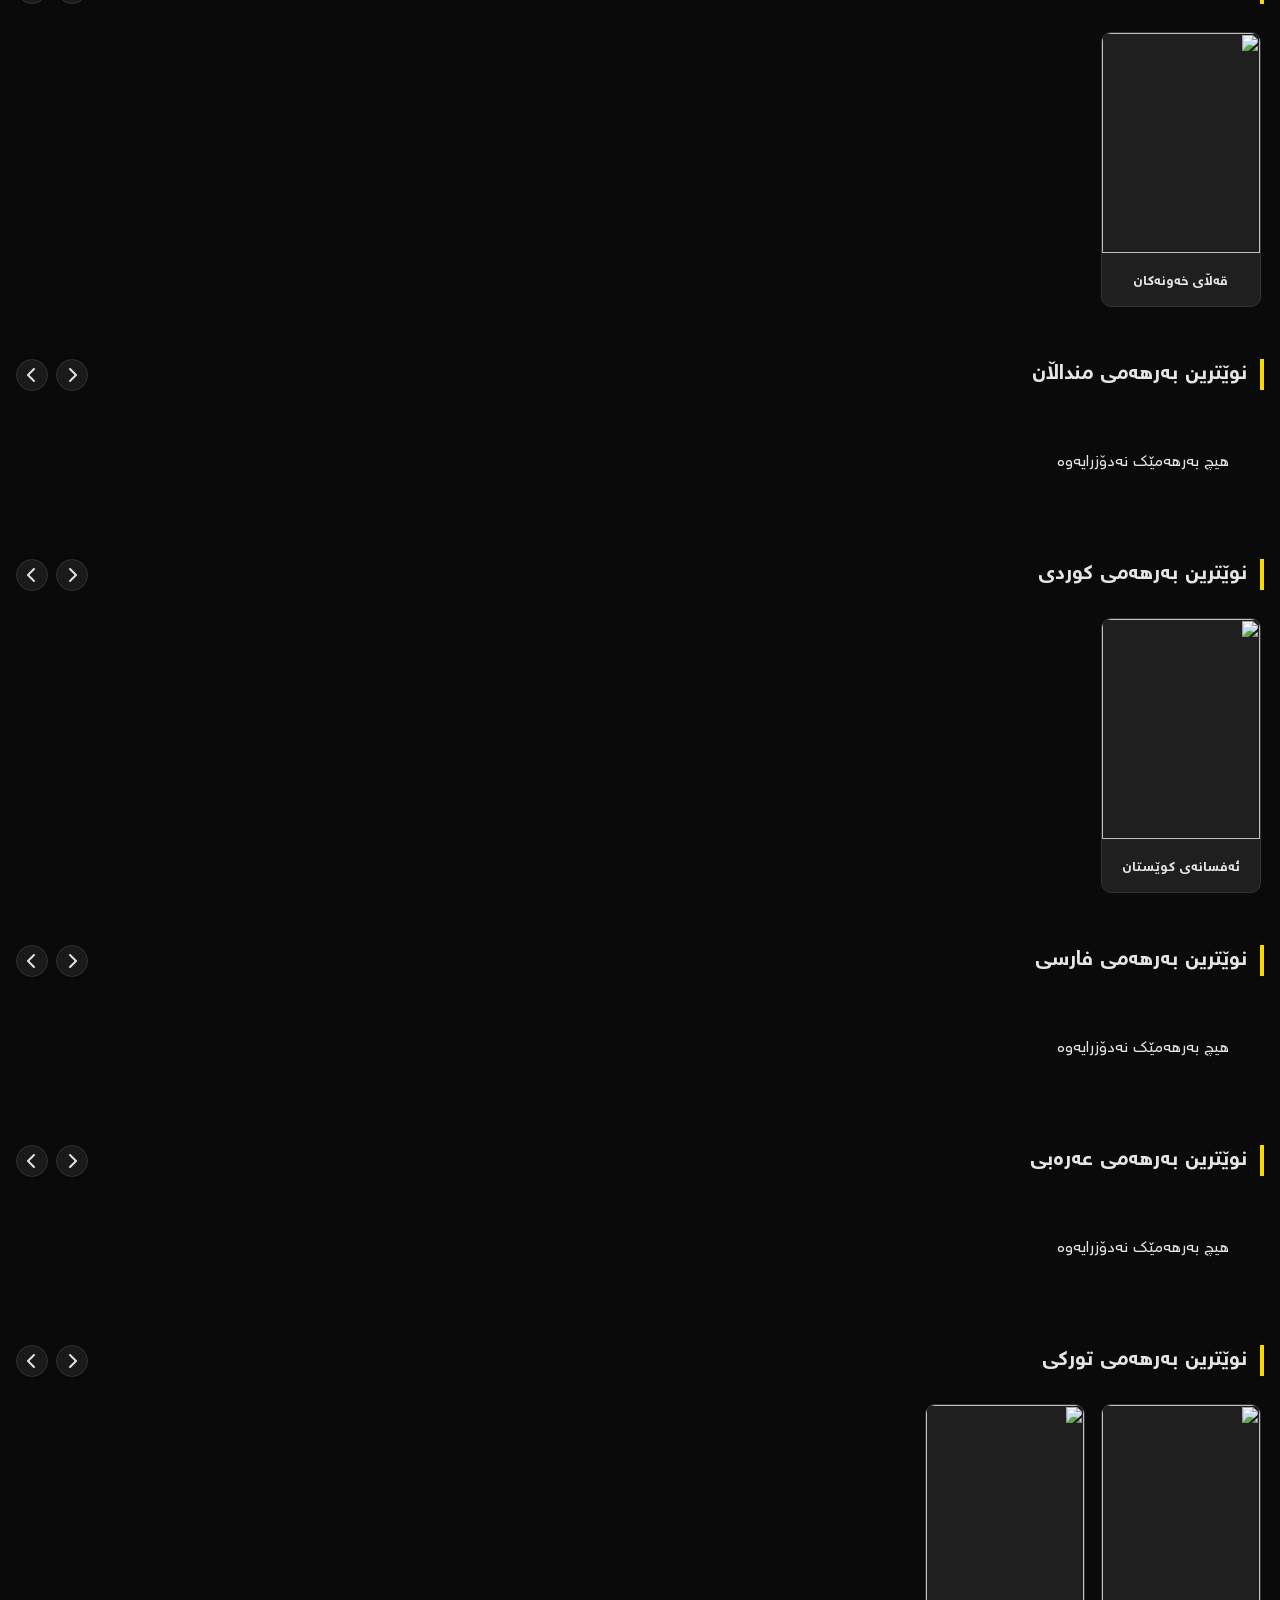
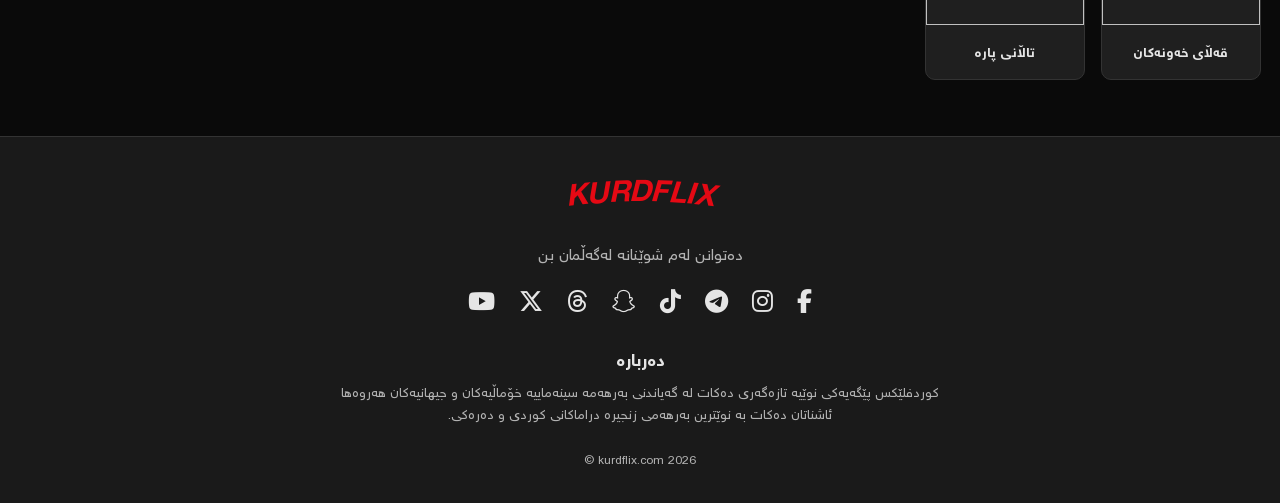
==== commit 467c0d4c: "Update index.html" ====
--- a/index.html
+++ b/index.html
@@ -12,10 +12,10 @@
     <!-- ==================== ناوبار (بانەڕ) ==================== -->
     <nav class="navbar">
         <div class="nav-container">
-            <!-- لای چەپ: هەمبەرگەر و ئایکۆنی گەڕان بۆ مۆبایل -->
+            <!-- لای چەپ: هەمبەرگەر و ئایکۆنی گەڕان -->
             <div class="nav-left">
+                <div class="mobile-search-icon" id="mobileSearchIcon"><i class="fas fa-search"></i></div>
                 <div class="hamburger" id="hamburgerBtn"><i class="fas fa-bars"></i></div>
-                <div class="mobile-search-icon" id="mobileSearchIcon"><i class="fas fa-search"></i></div>
                 <!-- ئەم ئەکشنانە تەنها لە کۆمپیوتەر و تابلێتدا دەردەکەون -->
                 <div class="search-icon" id="searchIcon"><i class="fas fa-search"></i></div>
                 <div class="login-icon" id="loginIcon"><i class="fas fa-user"></i></div>
--- a/style.css
+++ b/style.css
@@ -113,8 +113,8 @@
     background-color: var(--hover-bg);
 }
 
-/* هەمبەرگەر */
-.hamburger {
+/* هەمبەرگەر و ئایکۆنی گەڕان */
+.hamburger, .mobile-search-icon {
     display: none;
     background: none;
     border: none;
@@ -124,18 +124,7 @@
     padding: 0.5rem;
 }
 
-/* ئایکۆنی گەڕان لە مۆبایل */
-.mobile-search-icon {
-    display: none;
-    background: none;
-    border: none;
-    font-size: 1.5rem;
-    cursor: pointer;
-    color: var(--text-primary);
-    padding: 0.5rem;
-}
-
-/* ئەکشنەکان */
+/* ئەکشنەکان (کۆمپیوتەر و تابلێت) */
 .search-icon, .login-icon {
     cursor: pointer;
     font-size: 1.1rem;
@@ -148,7 +137,6 @@
     color: var(--text-primary);
 }
 
-/* دوگمەی VIP */
 .vip-btn {
     background: linear-gradient(135deg, #FFD700, #FFA500);
     border: none;
@@ -395,9 +383,10 @@
     }
 }
 
+/* ناوەڕۆکی سلاید - نوسینەکان 3px بەرزتر کراوەتەوە */
 .carousel-content {
     position: absolute;
-    bottom: 0;
+    bottom: 3px;
     left: 0;
     right: 0;
     background: linear-gradient(to top, rgba(0,0,0,0.85) 0%, rgba(0,0,0,0.5) 50%, transparent 100%);
@@ -783,7 +772,7 @@
     color: #FFD700;
 }
 
-/* ========== Responsive ========== */
+/* ========== Responsive - مۆبایل ========== */
 @media (max-width: 768px) {
     .navbar {
         padding: 0.5rem 1rem;
@@ -800,80 +789,94 @@
         height: 28px;
     }
     
-    /* مینیو لە مۆبایلدا شاردنەوە */
+    /* مینیو شاردنەوە */
     .nav-menu {
         display: none;
     }
     
-    /* هەمبەرگەر نمایش بکە */
+    /* هەمبەرگەر لە لای ڕاست */
     .hamburger {
         display: flex;
         align-items: center;
         justify-content: center;
-    }
-    
-    /* ئایکۆنی گەڕان لە مۆبایلدا */
+        order: 2;
+    }
+    
+    /* ئایکۆنی گەڕان لە لای چەپ */
     .mobile-search-icon {
         display: flex;
         align-items: center;
         justify-content: center;
-    }
-    
-    /* ئەکشنەکانی مۆبایل - شاردنەوەی ئایکۆنی گەڕان و پرۆفایل و VIP لە ناوباردا */
+        order: 0;
+    }
+    
+    /* ڕێکخستنی ناوەڕۆکی nav-left بۆ مۆبایل */
+    .nav-left {
+        display: flex;
+        align-items: center;
+        justify-content: space-between;
+        width: 100%;
+        gap: 0;
+    }
+    
+    /* ئەکشنەکانی تر لە مۆبایلدا شاردنەوە */
     .search-icon, .login-icon, .vip-btn {
         display: none;
     }
     
+    /* سلاید لە مۆبایلدا */
     .hero-carousel {
         aspect-ratio: 27 / 40;
         height: auto;
     }
     
+    /* نوسینەکانی سلاید - 3px بەرزتر */
     .carousel-content {
-        padding: 1rem 1rem 1.5rem 1rem;
-        gap: 0.5rem;
+        bottom: 3px;
+        padding: 0.5rem 1rem 1rem 1rem;
+        gap: 0.4rem;
     }
     
     .genre-tag {
+        font-size: 0.8rem;
+        padding: 0.2rem 0.7rem;
+    }
+    
+    .carousel-year {
+        font-size: 0.8rem;
+        padding: 0.2rem 0.7rem;
+    }
+    
+    .carousel-desc {
         font-size: 0.85rem;
-        padding: 0.25rem 0.85rem;
-    }
-    
-    .carousel-year {
+        max-width: 95%;
+    }
+    
+    .carousel-btn {
+        padding: 0.4rem 1.2rem;
         font-size: 0.85rem;
-        padding: 0.25rem 0.85rem;
-    }
-    
-    .carousel-desc {
-        font-size: 0.9rem;
-        max-width: 90%;
-    }
-    
-    .carousel-btn {
-        padding: 0.5rem 1.4rem;
-        font-size: 0.9rem;
     }
     
     .section-header h2 a {
-        font-size: 1.15rem;
+        font-size: 1rem;
     }
     
     .slider-btn {
-        width: 32px;
-        height: 32px;
-        font-size: 0.95rem;
+        width: 28px;
+        height: 28px;
+        font-size: 0.85rem;
     }
     
     .movie-card {
-        flex: 0 0 140px;
+        flex: 0 0 130px;
     }
     
     .movie-poster {
-        height: 190px;
+        height: 180px;
     }
     
     .movie-title {
-        font-size: 0.9rem;
+        font-size: 0.85rem;
     }
     
     .social-icons {
@@ -881,19 +884,15 @@
     }
     
     .social-icons a {
-        font-size: 1.3rem;
+        font-size: 1.2rem;
     }
     
     .footer-about p {
-        font-size: 0.95rem;
-    }
-    
-    .footer-copyright {
         font-size: 0.85rem;
     }
 }
 
-@media (min-width: 769px) {
+@media (min-width: 769px) and (max-width: 1024px) {
     .hero-carousel {
         aspect-ratio: auto;
         height: 60vh;
@@ -903,6 +902,7 @@
 
 @media (min-width: 1025px) {
     .hero-carousel {
+        aspect-ratio: auto;
         height: 85vh;
         min-height: 600px;
     }
@@ -915,22 +915,22 @@
     }
     
     .carousel-desc {
-        font-size: 0.85rem;
+        font-size: 0.8rem;
     }
     
     .movie-card {
-        flex: 0 0 120px;
+        flex: 0 0 110px;
     }
     
     .movie-poster {
-        height: 160px;
+        height: 150px;
     }
     
     .section-header h2 a {
-        font-size: 1rem;
+        font-size: 0.9rem;
     }
     
     .movie-title {
-        font-size: 0.85rem;
-    }
-}
+        font-size: 0.8rem;
+    }
+}
